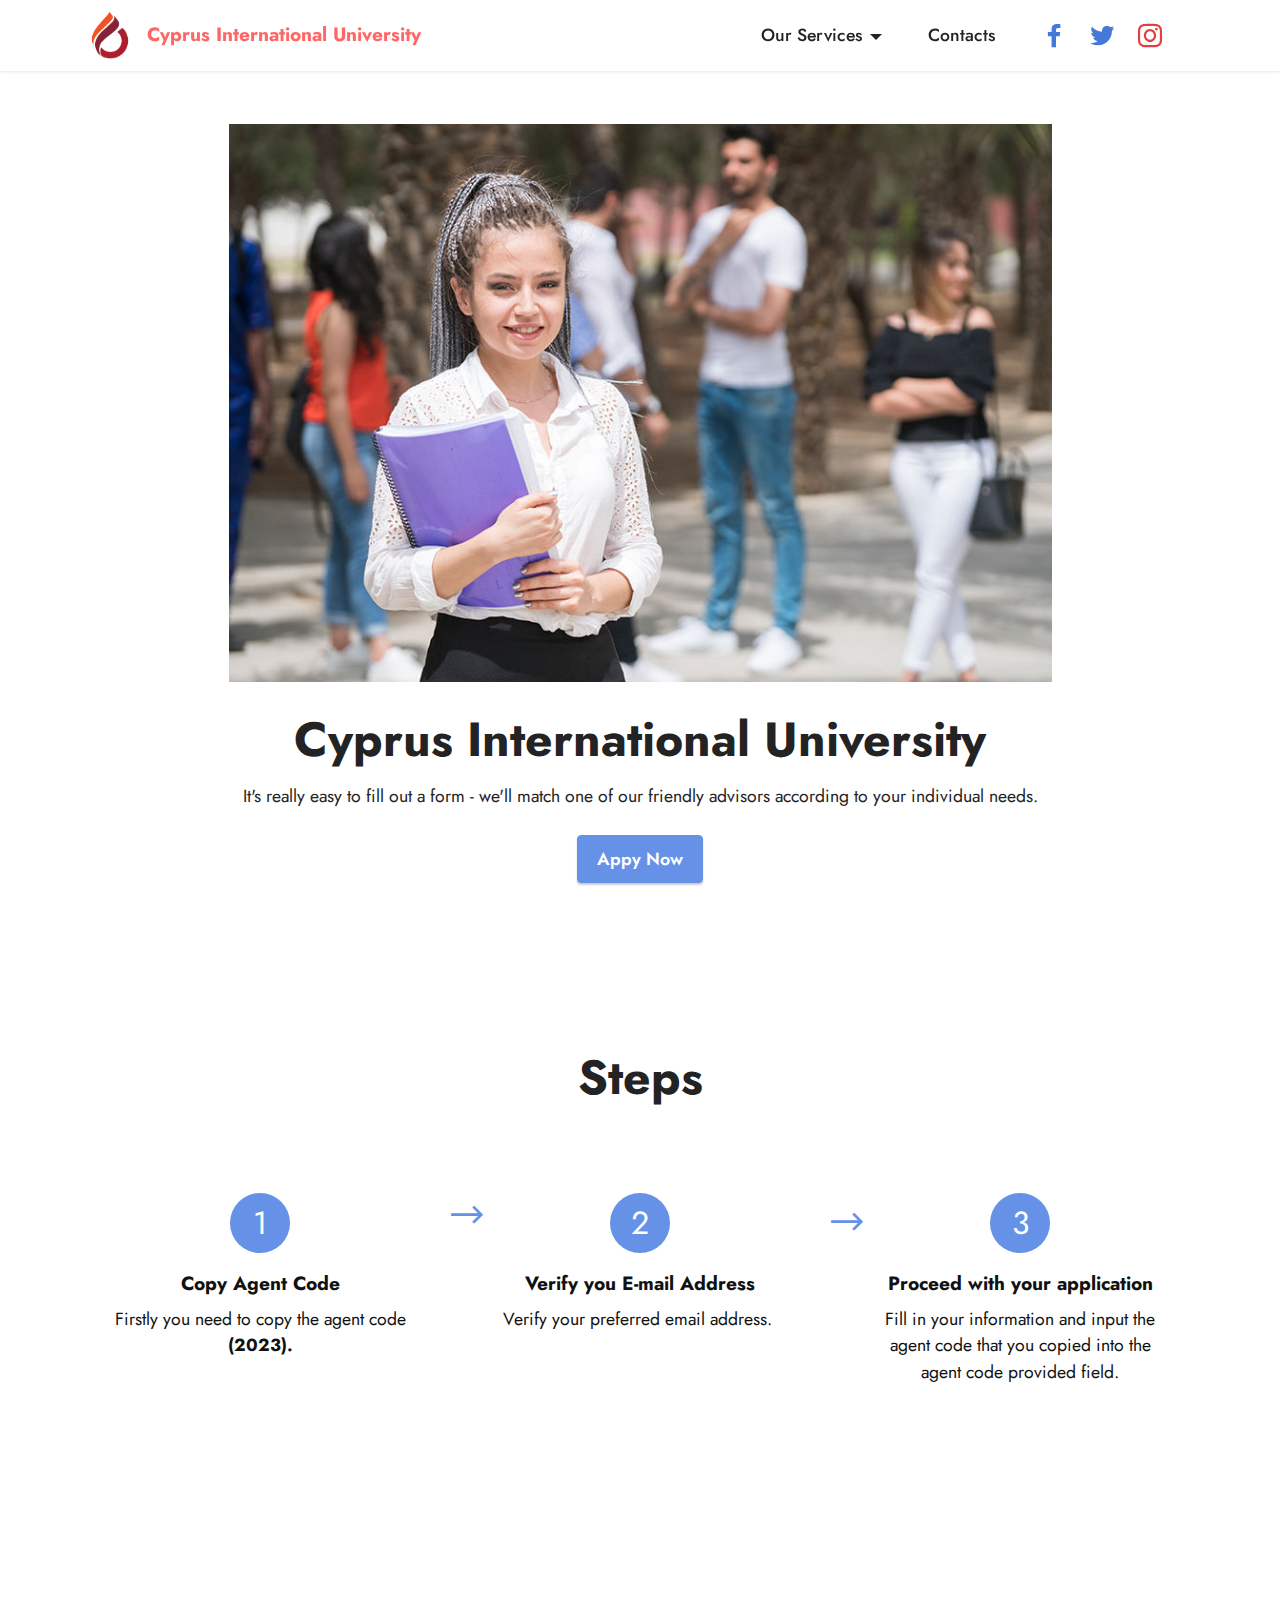
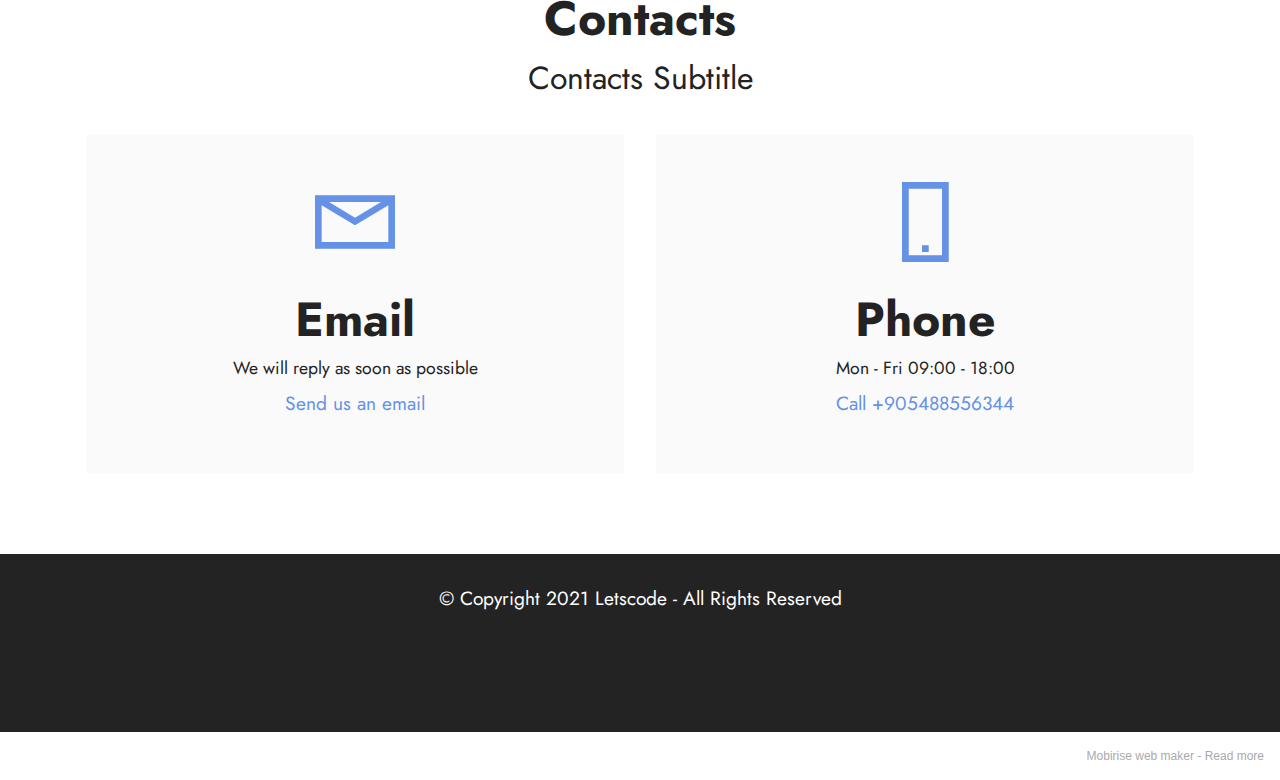
==== index.html @ 26002adf "create github pages" ====
<!DOCTYPE html>
<html  >
<head>
  <!-- Site made with Mobirise Website Builder v5.5.5, https://mobirise.com -->
  <meta charset="UTF-8">
  <meta http-equiv="X-UA-Compatible" content="IE=edge">
  <meta name="generator" content="Mobirise v5.5.5, mobirise.com">
  <meta name="viewport" content="width=device-width, initial-scale=1, minimum-scale=1">
  <link rel="shortcut icon" href="assets/images/ciu-removebg-preview.png" type="image/x-icon">
  <meta name="description" content="CIU homepage">
  
  
  <title>Home</title>
  <link rel="stylesheet" href="assets/web/assets/mobirise-icons2/mobirise2.css">
  <link rel="stylesheet" href="assets/bootstrap/css/bootstrap.min.css">
  <link rel="stylesheet" href="assets/bootstrap/css/bootstrap-grid.min.css">
  <link rel="stylesheet" href="assets/bootstrap/css/bootstrap-reboot.min.css">
  <link rel="stylesheet" href="assets/dropdown/css/style.css">
  <link rel="stylesheet" href="assets/socicon/css/styles.css">
  <link rel="stylesheet" href="assets/theme/css/style.css">
  <link rel="preload" href="https://fonts.googleapis.com/css?family=Jost:100,200,300,400,500,600,700,800,900,100i,200i,300i,400i,500i,600i,700i,800i,900i&display=swap" as="style" onload="this.onload=null;this.rel='stylesheet'">
  <noscript><link rel="stylesheet" href="https://fonts.googleapis.com/css?family=Jost:100,200,300,400,500,600,700,800,900,100i,200i,300i,400i,500i,600i,700i,800i,900i&display=swap"></noscript>
  <link rel="preload" as="style" href="assets/mobirise/css/mbr-additional.css"><link rel="stylesheet" href="assets/mobirise/css/mbr-additional.css" type="text/css">
  
  
  
  
</head>
<body>
  
  <section data-bs-version="5.1" class="menu menu3 cid-sS9Izz4nox" once="menu" id="menu3-2">
    
    <nav class="navbar navbar-dropdown navbar-fixed-top navbar-expand-lg">
        <div class="container">
            <div class="navbar-brand">
                <span class="navbar-logo">
                    <a href="index.html">
                        <img src="assets/images/ciu-removebg-preview.png" alt="Mobirise" style="height: 3rem;">
                    </a>
                </span>
                <span class="navbar-caption-wrap"><a class="navbar-caption text-secondary display-7" href="#top">Cyprus International University</a></span>
            </div>
            <button class="navbar-toggler" type="button" data-toggle="collapse" data-bs-toggle="collapse" data-target="#navbarSupportedContent" data-bs-target="#navbarSupportedContent" aria-controls="navbarNavAltMarkup" aria-expanded="false" aria-label="Toggle navigation">
                <div class="hamburger">
                    <span></span>
                    <span></span>
                    <span></span>
                    <span></span>
                </div>
            </button>
            <div class="collapse navbar-collapse" id="navbarSupportedContent">
                <ul class="navbar-nav nav-dropdown nav-right" data-app-modern-menu="true"><li class="nav-item dropdown"><a class="nav-link link text-black text-primary dropdown-toggle display-4" href="index.html#header7-3" data-toggle="dropdown-submenu" data-bs-toggle="dropdown" data-bs-auto-close="outside" aria-expanded="false">Our Services</a><div class="dropdown-menu" aria-labelledby="dropdown-undefined"><a class="text-black text-primary dropdown-item display-4" href="page1.html">How to Apply</a><a class="text-black text-primary dropdown-item display-4" href="Undergraduate.html">Undergraduate</a><a class="text-black text-primary show dropdown-item display-4" href="Graduate.html">Graduate</a></div></li>
                    
                    <li class="nav-item"><a class="nav-link link text-black text-primary display-4" href="index.html#contacts1-i">Contacts</a>
                    </li></ul>
                <div class="icons-menu">
                    <a class="iconfont-wrapper" href="index.html#header7-3" target="_blank">
                        <span class="p-2 mbr-iconfont socicon-facebook socicon" style="color: rgb(68, 121, 217); fill: rgb(68, 121, 217);"></span>
                    </a>
                    <a class="iconfont-wrapper" href="index.html#header7-3" target="_blank">
                        <span class="p-2 mbr-iconfont socicon-twitter socicon" style="color: rgb(68, 121, 217); fill: rgb(68, 121, 217);"></span>
                    </a>
                    <a class="iconfont-wrapper" href="index.html#header7-3" target="_blank">
                        <span class="p-2 mbr-iconfont socicon-instagram socicon" style="color: rgb(228, 63, 63); fill: rgb(228, 63, 63);"></span>
                    </a>
                    
                </div>
                
            </div>
        </div>
    </nav>
</section>

<section data-bs-version="5.1" class="header9 cid-sS9SnxkIui" id="header9-5">

    

    

    <div class="text-center container">
        <div class="row justify-content-center">
            <div class="col-md-12 col-lg-9">
                <div class="image-wrap mb-4">
                    <img src="assets/images/lisans-apply-864x586.jpg" alt="Mobirise">
                </div>
                <h1 class="mbr-section-title mbr-fonts-style mb-3 display-2"><strong>Cyprus International University</strong></h1>
                <p class="mbr-text mbr-fonts-style display-4">
                    It's really easy to fill out a form - we'll match one of our friendly advisors according to your individual needs.</p>
                <div class="mbr-section-btn mt-3"><a class="btn btn-primary display-4" href="index.html#header9-5">Appy Now</a></div>
            </div>
        </div>
    </div>
</section>

<section data-bs-version="5.1" class="features23 cid-sS9VaMV9fN" id="features24-7">

    
    
    <div class="container">
        <div class="row justify-content-center">
            <div class="col-12">
                <div class="card-wrapper mb-4">
                    <div class="card-box align-center">
                        <h4 class="card-title mbr-fonts-style mb-4 display-2">
                            <strong>Steps</strong>
                        </h4>
                        
                        
                    </div>
                </div>
            </div>
            <div class="col-12 col-md-6 col-lg-4">
                <div class="item first mbr-flex p-4">
                    <div class="icon-wrap w-100">
                        <div class="icon-box">
                            <span class="step-number mbr-fonts-style display-5">1</span>
                        </div>
                    </div>

                    <div class="text-box">
                        <h4 class="icon-title card-title mbr-black mbr-fonts-style display-7">
                            <strong>Copy Agent Code</strong></h4>
                        <h5 class="mbr-text mbr-black mbr-fonts-style display-4">Firstly you need to copy the agent code <strong>(2023).</strong></h5>
                    </div>
                </div>
                <!-- <span mbr-icon class="mbr-iconfont mobi-mbri-devices mobi-mbri"></span> -->
            </div>
            <div class="col-12 col-md-6 col-lg-4">
                <div class="item mbr-flex p-4">
                    <div class="icon-wrap w-100">
                        <div class="icon-box">
                            <span class="step-number mbr-fonts-style display-5">2</span>
                        </div>
                    </div>
                    <div class="text-box">
                        <h4 class="icon-title card-title mbr-black mbr-fonts-style display-7">
                            <strong>Verify you E-mail Address</strong></h4>
                        <h5 class="mbr-text mbr-black mbr-fonts-style display-4">Verify your preferred email address.&nbsp;</h5>
                    </div>
                </div>
            </div>
            <div class="col-12 col-md-6 col-lg-4">
                <div class="item mbr-flex p-4">
                    <div class="icon-wrap w-100">
                        <div class="icon-box">
                            <span class="step-number mbr-fonts-style display-5">3</span>
                        </div>
                    </div>
                    <div class="text-box">
                        <h4 class="icon-title card-title mbr-black mbr-fonts-style display-7">
                            <strong>Proceed with your application</strong></h4>
                        <h5 class="mbr-text mbr-black mbr-fonts-style display-4">Fill in your information and input the agent code that you copied into the agent code provided field.</h5>
                    </div>
                </div>
            </div>
            
            
            
            
            
        </div>
    </div>
</section>

<section data-bs-version="5.1" class="contacts1 cid-sSa5yXzsr7" id="contacts1-i">

    

    
    <div class="container">
        <div class="mbr-section-head">
            <h3 class="mbr-section-title mbr-fonts-style align-center mb-0 display-2">
                <strong>Contacts</strong>
            </h3>
            <h4 class="mbr-section-subtitle mbr-fonts-style align-center mb-0 mt-2 display-5">
                Contacts Subtitle
            </h4>
        </div>
        <div class="row justify-content-center mt-4">
            <div class="card col-12 col-lg-6">
                <div class="card-wrapper">
                    <div class="card-box align-center">
                        <div class="image-wrapper">
                            <span class="mbr-iconfont mobi-mbri-letter mobi-mbri"></span>
                        </div>
                        <h4 class="card-title mbr-fonts-style mb-2 display-2">
                            <strong>Email</strong>
                        </h4>
                        <p class="mbr-text mbr-fonts-style mb-2 display-4">
                            We will reply as soon as possible</p>
                        <h5 class="link mbr-fonts-style display-7"><a href="mailto:goldenwaykings@gmail.com" class="text-primary">Send us an
                                email</a>
                        </h5>
                    </div>
                </div>
            </div>
            <div class="card col-12 col-lg-6">
                <div class="card-wrapper">
                    <div class="card-box align-center">
                        <div class="image-wrapper">
                            <span class="mbr-iconfont mobi-mbri-mobile-2 mobi-mbri"></span>
                        </div>
                        <h4 class="card-title mbr-fonts-style align-center mb-2 display-2">
                            <strong>Phone</strong>
                        </h4>
                        <p class="mbr-text mbr-fonts-style mb-2 display-4">
                            Mon - Fri 09:00 - 18:00</p>
                        <h5 class="link mbr-black mbr-fonts-style display-7">
                            <a href="tel:+905488556344" class="text-primary">Call +905488556344</a>
                        </h5>
                    </div>
                </div>
            </div>
        </div>
    </div>
</section>

<section data-bs-version="5.1" class="footer7 cid-sS9WD2Cu00" once="footers" id="footer7-8">

    

    

    <div class="container">
        <div class="media-container-row align-center mbr-white">
            <div class="col-12">
                <p class="mbr-text mb-0 mbr-fonts-style display-7">
                    © Copyright 2021 Letscode - All Rights Reserved
                </p>
            </div>
        </div>
    </div>
</section><section style="background-color: #fff; font-family: -apple-system, BlinkMacSystemFont, 'Segoe UI', 'Roboto', 'Helvetica Neue', Arial, sans-serif; color:#aaa; font-size:12px; padding: 0; align-items: center; display: flex;"><a href="https://mobirise.site/i" style="flex: 1 1; height: 3rem; padding-left: 1rem;"></a><p style="flex: 0 0 auto; margin:0; padding-right:1rem;">Mobirise web maker - <a href="https://mobirise.site/n" style="color:#aaa;">Read more</a></p></section><script src="assets/bootstrap/js/bootstrap.bundle.min.js"></script>  <script src="assets/smoothscroll/smooth-scroll.js"></script>  <script src="assets/ytplayer/index.js"></script>  <script src="assets/dropdown/js/navbar-dropdown.js"></script>  <script src="assets/theme/js/script.js"></script>  
  
  
</body>
</html>
---- assets/web/assets/mobirise-icons2/mobirise2.css ----
@font-face {
  font-family: 'Moririse2';
  font-display: swap;
  src:  url('mobirise2.eot?f2bix4');
  src:  url('mobirise2.eot?f2bix4#iefix') format('embedded-opentype'),
    url('mobirise2.ttf?f2bix4') format('truetype'),
    url('mobirise2.woff?f2bix4') format('woff'),
    url('mobirise2.svg?f2bix4#mobirise2') format('svg');
  font-weight: normal;
  font-style: normal;
}

[class^="mobi-"], [class*=" mobi-"] {
  /* use !important to prevent issues with browser extensions that change fonts */
  font-family: 'Moririse2' !important;
  speak: none;
  font-style: normal;
  font-weight: normal;
  font-variant: normal;
  text-transform: none;
  line-height: 1;

  /* Better Font Rendering =========== */
  -webkit-font-smoothing: antialiased;
  -moz-osx-font-smoothing: grayscale;
}

.mobi-mbri-add-submenu:before {
  content: "\e900";
}
.mobi-mbri-alert:before {
  content: "\e901";
}
.mobi-mbri-align-center:before {
  content: "\e902";
}
.mobi-mbri-align-justify:before {
  content: "\e903";
}
.mobi-mbri-align-left:before {
  content: "\e904";
}
.mobi-mbri-align-right:before {
  content: "\e905";
}
.mobi-mbri-android:before {
  content: "\e906";
}
.mobi-mbri-apple:before {
  content: "\e907";
}
.mobi-mbri-arrow-down:before {
  content: "\e908";
}
.mobi-mbri-arrow-next:before {
  content: "\e909";
}
.mobi-mbri-arrow-prev:before {
  content: "\e90a";
}
.mobi-mbri-arrow-up:before {
  content: "\e90b";
}
.mobi-mbri-bold:before {
  content: "\e90c";
}
.mobi-mbri-bookmark:before {
  content: "\e90d";
}
.mobi-mbri-bootstrap:before {
  content: "\e90e";
}
.mobi-mbri-briefcase:before {
  content: "\e90f";
}
.mobi-mbri-browse:before {
  content: "\e910";
}
.mobi-mbri-bulleted-list:before {
  content: "\e911";
}
.mobi-mbri-calendar:before {
  content: "\e912";
}
.mobi-mbri-camera:before {
  content: "\e913";
}
.mobi-mbri-cart-add:before {
  content: "\e914";
}
.mobi-mbri-cart-full:before {
  content: "\e915";
}
.mobi-mbri-cash:before {
  content: "\e916";
}
.mobi-mbri-change-style:before {
  content: "\e917";
}
.mobi-mbri-chat:before {
  content: "\e918";
}
.mobi-mbri-clock:before {
  content: "\e919";
}
.mobi-mbri-close:before {
  content: "\e91a";
}
.mobi-mbri-cloud:before {
  content: "\e91b";
}
.mobi-mbri-code:before {
  content: "\e91c";
}
.mobi-mbri-contact-form:before {
  content: "\e91d";
}
.mobi-mbri-credit-card:before {
  content: "\e91e";
}
.mobi-mbri-cursor-click:before {
  content: "\e91f";
}
.mobi-mbri-cust-feedback:before {
  content: "\e920";
}
.mobi-mbri-database:before {
  content: "\e921";
}
.mobi-mbri-delivery:before {
  content: "\e922";
}
.mobi-mbri-desktop:before {
  content: "\e923";
}
.mobi-mbri-devices:before {
  content: "\e924";
}
.mobi-mbri-down:before {
  content: "\e925";
}
.mobi-mbri-download-2:before {
  content: "\e926";
}
.mobi-mbri-download:before {
  content: "\e927";
}
.mobi-mbri-drag-n-drop-2:before {
  content: "\e928";
}
.mobi-mbri-drag-n-drop:before {
  content: "\e929";
}
.mobi-mbri-edit-2:before {
  content: "\e92a";
}
.mobi-mbri-edit:before {
  content: "\e92b";
}
.mobi-mbri-error:before {
  content: "\e92c";
}
.mobi-mbri-extension:before {
  content: "\e92d";
}
.mobi-mbri-features:before {
  content: "\e92e";
}
.mobi-mbri-file:before {
  content: "\e92f";
}
.mobi-mbri-flag:before {
  content: "\e930";
}
.mobi-mbri-folder:before {
  content: "\e931";
}
.mobi-mbri-gift:before {
  content: "\e932";
}
.mobi-mbri-github:before {
  content: "\e933";
}
.mobi-mbri-globe-2:before {
  content: "\e934";
}
.mobi-mbri-globe:before {
  content: "\e935";
}
.mobi-mbri-growing-chart:before {
  content: "\e936";
}
.mobi-mbri-hearth:before {
  content: "\e937";
}
.mobi-mbri-help:before {
  content: "\e938";
}
.mobi-mbri-home:before {
  content: "\e939";
}
.mobi-mbri-hot-cup:before {
  content: "\e93a";
}
.mobi-mbri-idea:before {
  content: "\e93b";
}
.mobi-mbri-image-gallery:before {
  content: "\e93c";
}
.mobi-mbri-image-slider:before {
  content: "\e93d";
}
.mobi-mbri-info:before {
  content: "\e93e";
}
.mobi-mbri-italic:before {
  content: "\e93f";
}
.mobi-mbri-key:before {
  content: "\e940";
}
.mobi-mbri-laptop:before {
  content: "\e941";
}
.mobi-mbri-layers:before {
  content: "\e942";
}
.mobi-mbri-left-right:before {
  content: "\e943";
}
.mobi-mbri-left:before {
  content: "\e944";
}
.mobi-mbri-letter:before {
  content: "\e945";
}
.mobi-mbri-like:before {
  content: "\e946";
}
.mobi-mbri-link:before {
  content: "\e947";
}
.mobi-mbri-lock:before {
  content: "\e948";
}
.mobi-mbri-login:before {
  content: "\e949";
}
.mobi-mbri-logout:before {
  content: "\e94a";
}
.mobi-mbri-magic-stick:before {
  content: "\e94b";
}
.mobi-mbri-map-pin:before {
  content: "\e94c";
}
.mobi-mbri-menu:before {
  content: "\e94d";
}
.mobi-mbri-mobile-2:before {
  content: "\e94e";
}
.mobi-mbri-mobile-horizontal:before {
  content: "\e94f";
}
.mobi-mbri-mobile:before {
  content: "\e950";
}
.mobi-mbri-mobirise:before {
  content: "\e951";
}
.mobi-mbri-more-horizontal:before {
  content: "\e952";
}
.mobi-mbri-more-vertical:before {
  content: "\e953";
}
.mobi-mbri-music:before {
  content: "\e954";
}
.mobi-mbri-new-file:before {
  content: "\e955";
}
.mobi-mbri-numbered-list:before {
  content: "\e956";
}
.mobi-mbri-opened-folder:before {
  content: "\e957";
}
.mobi-mbri-pages:before {
  content: "\e958";
}
.mobi-mbri-paper-plane:before {
  content: "\e959";
}
.mobi-mbri-paperclip:before {
  content: "\e95a";
}
.mobi-mbri-phone:before {
  content: "\e95b";
}
.mobi-mbri-photo:before {
  content: "\e95c";
}
.mobi-mbri-photos:before {
  content: "\e95d";
}
.mobi-mbri-pin:before {
  content: "\e95e";
}
.mobi-mbri-play:before {
  content: "\e95f";
}
.mobi-mbri-plus:before {
  content: "\e960";
}
.mobi-mbri-preview:before {
  content: "\e961";
}
.mobi-mbri-print:before {
  content: "\e962";
}
.mobi-mbri-protect:before {
  content: "\e963";
}
.mobi-mbri-question:before {
  content: "\e964";
}
.mobi-mbri-quote-left:before {
  content: "\e965";
}
.mobi-mbri-quote-right:before {
  content: "\e966";
}
.mobi-mbri-redo:before {
  content: "\e967";
}
.mobi-mbri-refresh:before {
  content: "\e968";
}
.mobi-mbri-responsive-2:before {
  content: "\e969";
}
.mobi-mbri-responsive:before {
  content: "\e96a";
}
.mobi-mbri-right:before {
  content: "\e96b";
}
.mobi-mbri-rocket:before {
  content: "\e96c";
}
.mobi-mbri-sad-face:before {
  content: "\e96d";
}
.mobi-mbri-sale:before {
  content: "\e96e";
}
.mobi-mbri-save:before {
  content: "\e96f";
}
.mobi-mbri-search:before {
  content: "\e970";
}
.mobi-mbri-setting-2:before {
  content: "\e971";
}
.mobi-mbri-setting-3:before {
  content: "\e972";
}
.mobi-mbri-setting:before {
  content: "\e973";
}
.mobi-mbri-share:before {
  content: "\e974";
}
.mobi-mbri-shopping-bag:before {
  content: "\e975";
}
.mobi-mbri-shopping-basket:before {
  content: "\e976";
}
.mobi-mbri-shopping-cart:before {
  content: "\e977";
}
.mobi-mbri-sites:before {
  content: "\e978";
}
.mobi-mbri-smile-face:before {
  content: "\e979";
}
.mobi-mbri-speed:before {
  content: "\e97a";
}
.mobi-mbri-star:before {
  content: "\e97b";
}
.mobi-mbri-success:before {
  content: "\e97c";
}
.mobi-mbri-sun:before {
  content: "\e97d";
}
.mobi-mbri-sun2:before {
  content: "\e97e";
}
.mobi-mbri-tablet-vertical:before {
  content: "\e97f";
}
.mobi-mbri-tablet:before {
  content: "\e980";
}
.mobi-mbri-target:before {
  content: "\e981";
}
.mobi-mbri-timer:before {
  content: "\e982";
}
.mobi-mbri-to-ftp:before {
  content: "\e983";
}
.mobi-mbri-to-local-drive:before {
  content: "\e984";
}
.mobi-mbri-touch-swipe:before {
  content: "\e985";
}
.mobi-mbri-touch:before {
  content: "\e986";
}
.mobi-mbri-trash:before {
  content: "\e987";
}
.mobi-mbri-underline:before {
  content: "\e988";
}
.mobi-mbri-undo:before {
  content: "\e989";
}
.mobi-mbri-unlink:before {
  content: "\e98a";
}
.mobi-mbri-unlock:before {
  content: "\e98b";
}
.mobi-mbri-up-down:before {
  content: "\e98c";
}
.mobi-mbri-up:before {
  content: "\e98d";
}
.mobi-mbri-update:before {
  content: "\e98e";
}
.mobi-mbri-upload-2:before {
  content: "\e98f";
}
.mobi-mbri-upload:before {
  content: "\e990";
}
.mobi-mbri-user-2:before {
  content: "\e991";
}
.mobi-mbri-user:before {
  content: "\e992";
}
.mobi-mbri-users:before {
  content: "\e993";
}
.mobi-mbri-video-play:before {
  content: "\e994";
}
.mobi-mbri-video:before {
  content: "\e995";
}
.mobi-mbri-watch:before {
  content: "\e996";
}
.mobi-mbri-website-theme-2:before {
  content: "\e997";
}
.mobi-mbri-website-theme:before {
  content: "\e998";
}
.mobi-mbri-wifi:before {
  content: "\e999";
}
.mobi-mbri-windows:before {
  content: "\e99a";
}
.mobi-mbri-zoom-in:before {
  content: "\e99b";
}
.mobi-mbri-zoom-out:before {
  content: "\e99c";
}
---- assets/dropdown/css/style.css ----
.navbar-dropdown {
  left: 0;
  padding: 0;
  position: absolute;
  right: 0;
  top: 0;
  transition: all 0.45s ease;
  z-index: 1030;
  background: #282828; }
  .navbar-dropdown .navbar-logo {
    margin-right: 0.8rem;
    transition: margin 0.3s ease-in-out;
    vertical-align: middle; }
    .navbar-dropdown .navbar-logo img {
      height: 3.125rem;
      transition: all 0.3s ease-in-out; }
    .navbar-dropdown .navbar-logo.mbr-iconfont {
      font-size: 3.125rem;
      line-height: 3.125rem; }
  .navbar-dropdown .navbar-caption {
    font-weight: 700;
    white-space: normal;
    vertical-align: -4px;
    line-height: 3.125rem !important; }
    .navbar-dropdown .navbar-caption, .navbar-dropdown .navbar-caption:hover {
      color: inherit;
      text-decoration: none; }
  .navbar-dropdown .mbr-iconfont + .navbar-caption {
    vertical-align: -1px; }
  .navbar-dropdown.navbar-fixed-top {
    position: fixed; }
  .navbar-dropdown .navbar-brand span {
    vertical-align: -4px; }
  .navbar-dropdown.bg-color.transparent {
    background: none; }
  .navbar-dropdown.navbar-short .navbar-brand {
    padding: 0.625rem 0; }
    .navbar-dropdown.navbar-short .navbar-brand span {
      vertical-align: -1px; }
  .navbar-dropdown.navbar-short .navbar-caption {
    line-height: 2.375rem !important;
    vertical-align: -2px; }
  .navbar-dropdown.navbar-short .navbar-logo {
    margin-right: 0.5rem; }
    .navbar-dropdown.navbar-short .navbar-logo img {
      height: 2.375rem; }
    .navbar-dropdown.navbar-short .navbar-logo.mbr-iconfont {
      font-size: 2.375rem;
      line-height: 2.375rem; }
  .navbar-dropdown.navbar-short .mbr-table-cell {
    height: 3.625rem; }
  .navbar-dropdown .navbar-close {
    left: 0.6875rem;
    position: fixed;
    top: 0.75rem;
    z-index: 1000; }
  .navbar-dropdown .hamburger-icon {
    content: "";
    display: inline-block;
    vertical-align: middle;
    width: 16px;
    -webkit-box-shadow: 0 -6px 0 1px #282828,0 0 0 1px #282828,0 6px 0 1px #282828;
    -moz-box-shadow: 0 -6px 0 1px #282828,0 0 0 1px #282828,0 6px 0 1px #282828;
    box-shadow: 0 -6px 0 1px #282828,0 0 0 1px #282828,0 6px 0 1px #282828; }

.dropdown-menu .dropdown-toggle[data-toggle="dropdown-submenu"]::after {
  border-bottom: 0.35em solid transparent;
  border-left: 0.35em solid;
  border-right: 0;
  border-top: 0.35em solid transparent;
  margin-left: 0.3rem; }

.dropdown-menu .dropdown-item:focus {
  outline: 0; }

.nav-dropdown {
  font-size: 0.75rem;
  font-weight: 500;
  height: auto !important; }
  .nav-dropdown .nav-btn {
    padding-left: 1rem; }
  .nav-dropdown .link {
    margin: .667em 1.667em;
    font-weight: 500;
    padding: 0;
    transition: color .2s ease-in-out; }
    .nav-dropdown .link.dropdown-toggle {
      margin-right: 2.583em; }
      .nav-dropdown .link.dropdown-toggle::after {
        margin-left: .25rem;
        border-top: 0.35em solid;
        border-right: 0.35em solid transparent;
        border-left: 0.35em solid transparent;
        border-bottom: 0; }
      .nav-dropdown .link.dropdown-toggle[aria-expanded="true"] {
        margin: 0;
        padding: 0.667em 3.263em  0.667em 1.667em; }
  .nav-dropdown .link::after,
  .nav-dropdown .dropdown-item::after {
    color: inherit; }
  .nav-dropdown .btn {
    font-size: 0.75rem;
    font-weight: 700;
    letter-spacing: 0;
    margin-bottom: 0;
    padding-left: 1.25rem;
    padding-right: 1.25rem; }
  .nav-dropdown .dropdown-menu {
    border-radius: 0;
    border: 0;
    left: 0;
    margin: 0;
    padding-bottom: 1.25rem;
    padding-top: 1.25rem;
    position: relative; }
  .nav-dropdown .dropdown-submenu {
    margin-left: 0.125rem;
    top: 0; }
  .nav-dropdown .dropdown-item {
    font-weight: 500;
    line-height: 2;
    padding: 0.3846em 4.615em 0.3846em 1.5385em;
    position: relative;
    transition: color .2s ease-in-out, background-color .2s ease-in-out; }
    .nav-dropdown .dropdown-item::after {
      margin-top: -0.3077em;
      position: absolute;
      right: 1.1538em;
      top: 50%; }
    .nav-dropdown .dropdown-item:focus, .nav-dropdown .dropdown-item:hover {
      background: none; }

@media (max-width: 767px) {
  .nav-dropdown.navbar-toggleable-sm {
    bottom: 0;
    display: none;
    left: 0;
    overflow-x: hidden;
    position: fixed;
    top: 0;
    transform: translateX(-100%);
    -ms-transform: translateX(-100%);
    -webkit-transform: translateX(-100%);
    width: 18.75rem;
    z-index: 999; } }
.nav-dropdown.navbar-toggleable-xl {
  bottom: 0;
  display: none;
  left: 0;
  overflow-x: hidden;
  position: fixed;
  top: 0;
  transform: translateX(-100%);
  -ms-transform: translateX(-100%);
  -webkit-transform: translateX(-100%);
  width: 18.75rem;
  z-index: 999; }

.nav-dropdown-sm {
  display: block !important;
  overflow-x: hidden;
  overflow: auto;
  padding-top: 3.875rem; }
  .nav-dropdown-sm::after {
    content: "";
    display: block;
    height: 3rem;
    width: 100%; }
  .nav-dropdown-sm.collapse.in ~ .navbar-close {
    display: block !important; }
  .nav-dropdown-sm.collapsing, .nav-dropdown-sm.collapse.in {
    transform: translateX(0);
    -ms-transform: translateX(0);
    -webkit-transform: translateX(0);
    transition: all 0.25s ease-out;
    -webkit-transition: all 0.25s ease-out;
    background: #282828; }
  .nav-dropdown-sm.collapsing[aria-expanded="false"] {
    transform: translateX(-100%);
    -ms-transform: translateX(-100%);
    -webkit-transform: translateX(-100%); }
  .nav-dropdown-sm .nav-item {
    display: block;
    margin-left: 0 !important;
    padding-left: 0; }
  .nav-dropdown-sm .link,
  .nav-dropdown-sm .dropdown-item {
    border-top: 1px dotted rgba(255, 255, 255, 0.1);
    font-size: 0.8125rem;
    line-height: 1.6;
    margin: 0 !important;
    padding: 0.875rem 2.4rem 0.875rem 1.5625rem !important;
    position: relative;
    white-space: normal; }
    .nav-dropdown-sm .link:focus, .nav-dropdown-sm .link:hover,
    .nav-dropdown-sm .dropdown-item:focus,
    .nav-dropdown-sm .dropdown-item:hover {
      background: rgba(0, 0, 0, 0.2) !important;
      color: #c0a375; }
  .nav-dropdown-sm .nav-btn {
    position: relative;
    padding: 1.5625rem 1.5625rem 0 1.5625rem; }
    .nav-dropdown-sm .nav-btn::before {
      border-top: 1px dotted rgba(255, 255, 255, 0.1);
      content: "";
      left: 0;
      position: absolute;
      top: 0;
      width: 100%; }
    .nav-dropdown-sm .nav-btn + .nav-btn {
      padding-top: 0.625rem; }
      .nav-dropdown-sm .nav-btn + .nav-btn::before {
        display: none; }
  .nav-dropdown-sm .btn {
    padding: 0.625rem 0; }
  .nav-dropdown-sm .dropdown-toggle[data-toggle="dropdown-submenu"]::after {
    margin-left: .25rem;
    border-top: 0.35em solid;
    border-right: 0.35em solid transparent;
    border-left: 0.35em solid transparent;
    border-bottom: 0; }
  .nav-dropdown-sm .dropdown-toggle[data-toggle="dropdown-submenu"][aria-expanded="true"]::after {
    border-top: 0;
    border-right: 0.35em solid transparent;
    border-left: 0.35em solid transparent;
    border-bottom: 0.35em solid; }
  .nav-dropdown-sm .dropdown-menu {
    margin: 0;
    padding: 0;
    position: relative;
    top: 0;
    left: 0;
    width: 100%;
    border: 0;
    float: none;
    border-radius: 0;
    background: none; }
  .nav-dropdown-sm .dropdown-submenu {
    left: 100%;
    margin-left: 0.125rem;
    margin-top: -1.25rem;
    top: 0; }

.navbar-toggleable-sm .nav-dropdown .dropdown-menu {
  position: absolute; }

.navbar-toggleable-sm .nav-dropdown .dropdown-submenu {
  left: 100%;
  margin-left: 0.125rem;
  margin-top: -1.25rem;
  top: 0; }

.navbar-toggleable-sm.opened .nav-dropdown .dropdown-menu {
  position: relative; }

.navbar-toggleable-sm.opened .nav-dropdown .dropdown-submenu {
  left: 0;
  margin-left: 00rem;
  margin-top: 0rem;
  top: 0; }

.is-builder .nav-dropdown.collapsing {
  transition: none !important; }
---- assets/socicon/css/styles.css ----
@charset "UTF-8";

@font-face {
  font-family: 'Socicon';
  src:  url('../fonts/socicon.eot');
  src:  url('../fonts/socicon.eot?#iefix') format('embedded-opentype'),
    url('../fonts/socicon.woff2') format('woff2'),
    url('../fonts/socicon.ttf') format('truetype'),
    url('../fonts/socicon.woff') format('woff'),
    url('../fonts/socicon.svg#socicon') format('svg');
  font-weight: normal;
  font-style: normal;
  font-display: swap;
}

[data-icon]:before {
  font-family: "socicon" !important;
  content: attr(data-icon);
  font-style: normal !important;
  font-weight: normal !important;
  font-variant: normal !important;
  text-transform: none !important;
  speak: none;
  line-height: 1;
  -webkit-font-smoothing: antialiased;
  -moz-osx-font-smoothing: grayscale;
}

[class^="socicon-"], [class*=" socicon-"] {
  /* use !important to prevent issues with browser extensions that change fonts */
  font-family: 'Socicon' !important;
  speak: none;
  font-style: normal;
  font-weight: normal;
  font-variant: normal;
  text-transform: none;
  line-height: 1;

  /* Better Font Rendering =========== */
  -webkit-font-smoothing: antialiased;
  -moz-osx-font-smoothing: grayscale;
}

.socicon-eitaa:before {
  content: "\e97c";
}
.socicon-soroush:before {
  content: "\e97d";
}
.socicon-bale:before {
  content: "\e97e";
}
.socicon-zazzle:before {
  content: "\e97b";
}
.socicon-society6:before {
  content: "\e97a";
}
.socicon-redbubble:before {
  content: "\e979";
}
.socicon-avvo:before {
  content: "\e978";
}
.socicon-stitcher:before {
  content: "\e977";
}
.socicon-googlehangouts:before {
  content: "\e974";
}
.socicon-dlive:before {
  content: "\e975";
}
.socicon-vsco:before {
  content: "\e976";
}
.socicon-flipboard:before {
  content: "\e973";
}
.socicon-ubuntu:before {
  content: "\e958";
}
.socicon-artstation:before {
  content: "\e959";
}
.socicon-invision:before {
  content: "\e95a";
}
.socicon-torial:before {
  content: "\e95b";
}
.socicon-collectorz:before {
  content: "\e95c";
}
.socicon-seenthis:before {
  content: "\e95d";
}
.socicon-googleplaymusic:before {
  content: "\e95e";
}
.socicon-debian:before {
  content: "\e95f";
}
.socicon-filmfreeway:before {
  content: "\e960";
}
.socicon-gnome:before {
  content: "\e961";
}
.socicon-itchio:before {
  content: "\e962";
}
.socicon-jamendo:before {
  content: "\e963";
}
.socicon-mix:before {
  content: "\e964";
}
.socicon-sharepoint:before {
  content: "\e965";
}
.socicon-tinder:before {
  content: "\e966";
}
.socicon-windguru:before {
  content: "\e967";
}
.socicon-cdbaby:before {
  content: "\e968";
}
.socicon-elementaryos:before {
  content: "\e969";
}
.socicon-stage32:before {
  content: "\e96a";
}
.socicon-tiktok:before {
  content: "\e96b";
}
.socicon-gitter:before {
  content: "\e96c";
}
.socicon-letterboxd:before {
  content: "\e96d";
}
.socicon-threema:before {
  content: "\e96e";
}
.socicon-splice:before {
  content: "\e96f";
}
.socicon-metapop:before {
  content: "\e970";
}
.socicon-naver:before {
  content: "\e971";
}
.socicon-remote:before {
  content: "\e972";
}
.socicon-internet:before {
  content: "\e957";
}
.socicon-moddb:before {
  content: "\e94b";
}
.socicon-indiedb:before {
  content: "\e94c";
}
.socicon-traxsource:before {
  content: "\e94d";
}
.socicon-gamefor:before {
  content: "\e94e";
}
.socicon-pixiv:before {
  content: "\e94f";
}
.socicon-myanimelist:before {
  content: "\e950";
}
.socicon-blackberry:before {
  content: "\e951";
}
.socicon-wickr:before {
  content: "\e952";
}
.socicon-spip:before {
  content: "\e953";
}
.socicon-napster:before {
  content: "\e954";
}
.socicon-beatport:before {
  content: "\e955";
}
.socicon-hackerone:before {
  content: "\e956";
}
.socicon-hackernews:before {
  content: "\e946";
}
.socicon-smashwords:before {
  content: "\e947";
}
.socicon-kobo:before {
  content: "\e948";
}
.socicon-bookbub:before {
  content: "\e949";
}
.socicon-mailru:before {
  content: "\e94a";
}
.socicon-gitlab:before {
  content: "\e945";
}
.socicon-instructables:before {
  content: "\e944";
}
.socicon-portfolio:before {
  content: "\e943";
}
.socicon-codered:before {
  content: "\e940";
}
.socicon-origin:before {
  content: "\e941";
}
.socicon-nextdoor:before {
  content: "\e942";
}
.socicon-udemy:before {
  content: "\e93f";
}
.socicon-livemaster:before {
  content: "\e93e";
}
.socicon-crunchbase:before {
  content: "\e93b";
}
.socicon-homefy:before {
  content: "\e93c";
}
.socicon-calendly:before {
  content: "\e93d";
}
.socicon-realtor:before {
  content: "\e90f";
}
.socicon-tidal:before {
  content: "\e910";
}
.socicon-qobuz:before {
  content: "\e911";
}
.socicon-natgeo:before {
  content: "\e912";
}
.socicon-mastodon:before {
  content: "\e913";
}
.socicon-unsplash:before {
  content: "\e914";
}
.socicon-homeadvisor:before {
  content: "\e915";
}
.socicon-angieslist:before {
  content: "\e916";
}
.socicon-codepen:before {
  content: "\e917";
}
.socicon-slack:before {
  content: "\e918";
}
.socicon-openaigym:before {
  content: "\e919";
}
.socicon-logmein:before {
  content: "\e91a";
}
.socicon-fiverr:before {
  content: "\e91b";
}
.socicon-gotomeeting:before {
  content: "\e91c";
}
.socicon-aliexpress:before {
  content: "\e91d";
}
.socicon-guru:before {
  content: "\e91e";
}
.socicon-appstore:before {
  content: "\e91f";
}
.socicon-homes:before {
  content: "\e920";
}
.socicon-zoom:before {
  content: "\e921";
}
.socicon-alibaba:before {
  content: "\e922";
}
.socicon-craigslist:before {
  content: "\e923";
}
.socicon-wix:before {
  content: "\e924";
}
.socicon-redfin:before {
  content: "\e925";
}
.socicon-googlecalendar:before {
  content: "\e926";
}
.socicon-shopify:before {
  content: "\e927";
}
.socicon-freelancer:before {
  content: "\e928";
}
.socicon-seedrs:before {
  content: "\e929";
}
.socicon-bing:before {
  content: "\e92a";
}
.socicon-doodle:before {
  content: "\e92b";
}
.socicon-bonanza:before {
  content: "\e92c";
}
.socicon-squarespace:before {
  content: "\e92d";
}
.socicon-toptal:before {
  content: "\e92e";
}
.socicon-gust:before {
  content: "\e92f";
}
.socicon-ask:before {
  content: "\e930";
}
.socicon-trulia:before {
  content: "\e931";
}
.socicon-loomly:before {
  content: "\e932";
}
.socicon-ghost:before {
  content: "\e933";
}
.socicon-upwork:before {
  content: "\e934";
}
.socicon-fundable:before {
  content: "\e935";
}
.socicon-booking:before {
  content: "\e936";
}
.socicon-googlemaps:before {
  content: "\e937";
}
.socicon-zillow:before {
  content: "\e938";
}
.socicon-niconico:before {
  content: "\e939";
}
.socicon-toneden:before {
  content: "\e93a";
}
.socicon-augment:before {
  content: "\e908";
}
.socicon-bitbucket:before {
  content: "\e909";
}
.socicon-fyuse:before {
  content: "\e90a";
}
.socicon-yt-gaming:before {
  content: "\e90b";
}
.socicon-sketchfab:before {
  content: "\e90c";
}
.socicon-mobcrush:before {
  content: "\e90d";
}
.socicon-microsoft:before {
  content: "\e90e";
}
.socicon-pandora:before {
  content: "\e907";
}
.socicon-messenger:before {
  content: "\e906";
}
.socicon-gamewisp:before {
  content: "\e905";
}
.socicon-bloglovin:before {
  content: "\e904";
}
.socicon-tunein:before {
  content: "\e903";
}
.socicon-gamejolt:before {
  content: "\e901";
}
.socicon-trello:before {
  content: "\e902";
}
.socicon-spreadshirt:before {
  content: "\e900";
}
.socicon-500px:before {
  content: "\e000";
}
.socicon-8tracks:before {
  content: "\e001";
}
.socicon-airbnb:before {
  content: "\e002";
}
.socicon-alliance:before {
  content: "\e003";
}
.socicon-amazon:before {
  content: "\e004";
}
.socicon-amplement:before {
  content: "\e005";
}
.socicon-android:before {
  content: "\e006";
}
.socicon-angellist:before {
  content: "\e007";
}
.socicon-apple:before {
  content: "\e008";
}
.socicon-appnet:before {
  content: "\e009";
}
.socicon-baidu:before {
  content: "\e00a";
}
.socicon-bandcamp:before {
  content: "\e00b";
}
.socicon-battlenet:before {
  content: "\e00c";
}
.socicon-mixer:before {
  content: "\e00d";
}
.socicon-bebee:before {
  content: "\e00e";
}
.socicon-bebo:before {
  content: "\e00f";
}
.socicon-behance:before {
  content: "\e010";
}
.socicon-blizzard:before {
  content: "\e011";
}
.socicon-blogger:before {
  content: "\e012";
}
.socicon-buffer:before {
  content: "\e013";
}
.socicon-chrome:before {
  content: "\e014";
}
.socicon-coderwall:before {
  content: "\e015";
}
.socicon-curse:before {
  content: "\e016";
}
.socicon-dailymotion:before {
  content: "\e017";
}
.socicon-deezer:before {
  content: "\e018";
}
.socicon-delicious:before {
  content: "\e019";
}
.socicon-deviantart:before {
  content: "\e01a";
}
.socicon-diablo:before {
  content: "\e01b";
}
.socicon-digg:before {
  content: "\e01c";
}
.socicon-discord:before {
  content: "\e01d";
}
.socicon-disqus:before {
  content: "\e01e";
}
.socicon-douban:before {
  content: "\e01f";
}
.socicon-draugiem:before {
  content: "\e020";
}
.socicon-dribbble:before {
  content: "\e021";
}
.socicon-drupal:before {
  content: "\e022";
}
.socicon-ebay:before {
  content: "\e023";
}
.socicon-ello:before {
  content: "\e024";
}
.socicon-endomodo:before {
  content: "\e025";
}
.socicon-envato:before {
  content: "\e026";
}
.socicon-etsy:before {
  content: "\e027";
}
.socicon-facebook:before {
  content: "\e028";
}
.socicon-feedburner:before {
  content: "\e029";
}
.socicon-filmweb:before {
  content: "\e02a";
}
.socicon-firefox:before {
  content: "\e02b";
}
.socicon-flattr:before {
  content: "\e02c";
}
.socicon-flickr:before {
  content: "\e02d";
}
.socicon-formulr:before {
  content: "\e02e";
}
.socicon-forrst:before {
  content: "\e02f";
}
.socicon-foursquare:before {
  content: "\e030";
}
.socicon-friendfeed:before {
  content: "\e031";
}
.socicon-github:before {
  content: "\e032";
}
.socicon-goodreads:before {
  content: "\e033";
}
.socicon-google:before {
  content: "\e034";
}
.socicon-googlescholar:before {
  content: "\e035";
}
.socicon-googlegroups:before {
  content: "\e036";
}
.socicon-googlephotos:before {
  content: "\e037";
}
.socicon-googleplus:before {
  content: "\e038";
}
.socicon-grooveshark:before {
  content: "\e039";
}
.socicon-hackerrank:before {
  content: "\e03a";
}
.socicon-hearthstone:before {
  content: "\e03b";
}
.socicon-hellocoton:before {
  content: "\e03c";
}
.socicon-heroes:before {
  content: "\e03d";
}
.socicon-smashcast:before {
  content: "\e03e";
}
.socicon-horde:before {
  content: "\e03f";
}
.socicon-houzz:before {
  content: "\e040";
}
.socicon-icq:before {
  content: "\e041";
}
.socicon-identica:before {
  content: "\e042";
}
.socicon-imdb:before {
  content: "\e043";
}
.socicon-instagram:before {
  content: "\e044";
}
.socicon-issuu:before {
  content: "\e045";
}
.socicon-istock:before {
  content: "\e046";
}
.socicon-itunes:before {
  content: "\e047";
}
.socicon-keybase:before {
  content: "\e048";
}
.socicon-lanyrd:before {
  content: "\e049";
}
.socicon-lastfm:before {
  content: "\e04a";
}
.socicon-line:before {
  content: "\e04b";
}
.socicon-linkedin:before {
  content: "\e04c";
}
.socicon-livejournal:before {
  content: "\e04d";
}
.socicon-lyft:before {
  content: "\e04e";
}
.socicon-macos:before {
  content: "\e04f";
}
.socicon-mail:before {
  content: "\e050";
}
.socicon-medium:before {
  content: "\e051";
}
.socicon-meetup:before {
  content: "\e052";
}
.socicon-mixcloud:before {
  content: "\e053";
}
.socicon-modelmayhem:before {
  content: "\e054";
}
.socicon-mumble:before {
  content: "\e055";
}
.socicon-myspace:before {
  content: "\e056";
}
.socicon-newsvine:before {
  content: "\e057";
}
.socicon-nintendo:before {
  content: "\e058";
}
.socicon-npm:before {
  content: "\e059";
}
.socicon-odnoklassniki:before {
  content: "\e05a";
}
.socicon-openid:before {
  content: "\e05b";
}
.socicon-opera:before {
  content: "\e05c";
}
.socicon-outlook:before {
  content: "\e05d";
}
.socicon-overwatch:before {
  content: "\e05e";
}
.socicon-patreon:before {
  content: "\e05f";
}
.socicon-paypal:before {
  content: "\e060";
}
.socicon-periscope:before {
  content: "\e061";
}
.socicon-persona:before {
  content: "\e062";
}
.socicon-pinterest:before {
  content: "\e063";
}
.socicon-play:before {
  content: "\e064";
}
.socicon-player:before {
  content: "\e065";
}
.socicon-playstation:before {
  content: "\e066";
}
.socicon-pocket:before {
  content: "\e067";
}
.socicon-qq:before {
  content: "\e068";
}
.socicon-quora:before {
  content: "\e069";
}
.socicon-raidcall:before {
  content: "\e06a";
}
.socicon-ravelry:before {
  content: "\e06b";
}
.socicon-reddit:before {
  content: "\e06c";
}
.socicon-renren:before {
  content: "\e06d";
}
.socicon-researchgate:before {
  content: "\e06e";
}
.socicon-residentadvisor:before {
  content: "\e06f";
}
.socicon-reverbnation:before {
  content: "\e070";
}
.socicon-rss:before {
  content: "\e071";
}
.socicon-sharethis:before {
  content: "\e072";
}
.socicon-skype:before {
  content: "\e073";
}
.socicon-slideshare:before {
  content: "\e074";
}
.socicon-smugmug:before {
  content: "\e075";
}
.socicon-snapchat:before {
  content: "\e076";
}
.socicon-songkick:before {
  content: "\e077";
}
.socicon-soundcloud:before {
  content: "\e078";
}
.socicon-spotify:before {
  content: "\e079";
}
.socicon-stackexchange:before {
  content: "\e07a";
}
.socicon-stackoverflow:before {
  content: "\e07b";
}
.socicon-starcraft:before {
  content: "\e07c";
}
.socicon-stayfriends:before {
  content: "\e07d";
}
.socicon-steam:before {
  content: "\e07e";
}
.socicon-storehouse:before {
  content: "\e07f";
}
.socicon-strava:before {
  content: "\e080";
}
.socicon-streamjar:before {
  content: "\e081";
}
.socicon-stumbleupon:before {
  content: "\e082";
}
.socicon-swarm:before {
  content: "\e083";
}
.socicon-teamspeak:before {
  content: "\e084";
}
.socicon-teamviewer:before {
  content: "\e085";
}
.socicon-technorati:before {
  content: "\e086";
}
.socicon-telegram:before {
  content: "\e087";
}
.socicon-tripadvisor:before {
  content: "\e088";
}
.socicon-tripit:before {
  content: "\e089";
}
.socicon-triplej:before {
  content: "\e08a";
}
.socicon-tumblr:before {
  content: "\e08b";
}
.socicon-twitch:before {
  content: "\e08c";
}
.socicon-twitter:before {
  content: "\e08d";
}
.socicon-uber:before {
  content: "\e08e";
}
.socicon-ventrilo:before {
  content: "\e08f";
}
.socicon-viadeo:before {
  content: "\e090";
}
.socicon-viber:before {
  content: "\e091";
}
.socicon-viewbug:before {
  content: "\e092";
}
.socicon-vimeo:before {
  content: "\e093";
}
.socicon-vine:before {
  content: "\e094";
}
.socicon-vkontakte:before {
  content: "\e095";
}
.socicon-warcraft:before {
  content: "\e096";
}
.socicon-wechat:before {
  content: "\e097";
}
.socicon-weibo:before {
  content: "\e098";
}
.socicon-whatsapp:before {
  content: "\e099";
}
.socicon-wikipedia:before {
  content: "\e09a";
}
.socicon-windows:before {
  content: "\e09b";
}
.socicon-wordpress:before {
  content: "\e09c";
}
.socicon-wykop:before {
  content: "\e09d";
}
.socicon-xbox:before {
  content: "\e09e";
}
.socicon-xing:before {
  content: "\e09f";
}
.socicon-yahoo:before {
  content: "\e0a0";
}
.socicon-yammer:before {
  content: "\e0a1";
}
.socicon-yandex:before {
  content: "\e0a2";
}
.socicon-yelp:before {
  content: "\e0a3";
}
.socicon-younow:before {
  content: "\e0a4";
}
.socicon-youtube:before {
  content: "\e0a5";
}
.socicon-zapier:before {
  content: "\e0a6";
}
.socicon-zerply:before {
  content: "\e0a7";
}
.socicon-zomato:before {
  content: "\e0a8";
}
.socicon-zynga:before {
  content: "\e0a9";
}
---- assets/theme/css/style.css ----
@charset "UTF-8";
section {
  background-color: #ffffff;
}

body {
  font-style: normal;
  line-height: 1.5;
  font-weight: 400;
  color: #232323;
  position: relative;
}

button {
  background-color: transparent;
  border-color: transparent;
}

section,
.container,
.container-fluid {
  position: relative;
  word-wrap: break-word;
}

a.mbr-iconfont:hover {
  text-decoration: none;
}

.article .lead p,
.article .lead ul,
.article .lead ol,
.article .lead pre,
.article .lead blockquote {
  margin-bottom: 0;
}

a {
  font-style: normal;
  font-weight: 400;
  cursor: pointer;
}
a, a:hover {
  text-decoration: none;
}

.mbr-section-title {
  font-style: normal;
  line-height: 1.3;
}

.mbr-section-subtitle {
  line-height: 1.3;
}

.mbr-text {
  font-style: normal;
  line-height: 1.7;
}

h1,
h2,
h3,
h4,
h5,
h6,
.display-1,
.display-2,
.display-4,
.display-5,
.display-7,
span,
p,
a {
  line-height: 1;
  word-break: break-word;
  word-wrap: break-word;
  font-weight: 400;
}

b,
strong {
  font-weight: bold;
}

input:-webkit-autofill, input:-webkit-autofill:hover, input:-webkit-autofill:focus, input:-webkit-autofill:active {
  transition-delay: 9999s;
  -webkit-transition-property: background-color, color;
  transition-property: background-color, color;
}

textarea[type=hidden] {
  display: none;
}

section {
  background-position: 50% 50%;
  background-repeat: no-repeat;
  background-size: cover;
}
section .mbr-background-video,
section .mbr-background-video-preview {
  position: absolute;
  bottom: 0;
  left: 0;
  right: 0;
  top: 0;
}

.hidden {
  visibility: hidden;
}

.mbr-z-index20 {
  z-index: 20;
}

/*! Base colors */
.mbr-white {
  color: #ffffff;
}

.mbr-black {
  color: #111111;
}

.mbr-bg-white {
  background-color: #ffffff;
}

.mbr-bg-black {
  background-color: #000000;
}

/*! Text-aligns */
.align-left {
  text-align: left;
}

.align-center {
  text-align: center;
}

.align-right {
  text-align: right;
}

/*! Font-weight  */
.mbr-light {
  font-weight: 300;
}

.mbr-regular {
  font-weight: 400;
}

.mbr-semibold {
  font-weight: 500;
}

.mbr-bold {
  font-weight: 700;
}

/*! Media  */
.media-content {
  flex-basis: 100%;
}

.media-container-row {
  display: flex;
  flex-direction: row;
  flex-wrap: wrap;
  justify-content: center;
  align-content: center;
  align-items: start;
}
.media-container-row .media-size-item {
  width: 400px;
}

.media-container-column {
  display: flex;
  flex-direction: column;
  flex-wrap: wrap;
  justify-content: center;
  align-content: center;
  align-items: stretch;
}
.media-container-column > * {
  width: 100%;
}

@media (min-width: 992px) {
  .media-container-row {
    flex-wrap: nowrap;
  }
}
figure {
  margin-bottom: 0;
  overflow: hidden;
}

figure[mbr-media-size] {
  transition: width 0.1s;
}

img,
iframe {
  display: block;
  width: 100%;
}

.card {
  background-color: transparent;
  border: none;
}

.card-box {
  width: 100%;
}

.card-img {
  text-align: center;
  flex-shrink: 0;
  -webkit-flex-shrink: 0;
}

.media {
  max-width: 100%;
  margin: 0 auto;
}

.mbr-figure {
  align-self: center;
}

.media-container > div {
  max-width: 100%;
}

.mbr-figure img,
.card-img img {
  width: 100%;
}

@media (max-width: 991px) {
  .media-size-item {
    width: auto !important;
  }

  .media {
    width: auto;
  }

  .mbr-figure {
    width: 100% !important;
  }
}
/*! Buttons */
.mbr-section-btn {
  margin-left: -0.6rem;
  margin-right: -0.6rem;
  font-size: 0;
}

.btn {
  font-weight: 600;
  border-width: 1px;
  font-style: normal;
  margin: 0.6rem 0.6rem;
  white-space: normal;
  transition: all 0.2s ease-in-out;
  display: inline-flex;
  align-items: center;
  justify-content: center;
  word-break: break-word;
}

.btn-sm {
  font-weight: 600;
  letter-spacing: 0px;
  transition: all 0.3s ease-in-out;
}

.btn-md {
  font-weight: 600;
  letter-spacing: 0px;
  transition: all 0.3s ease-in-out;
}

.btn-lg {
  font-weight: 600;
  letter-spacing: 0px;
  transition: all 0.3s ease-in-out;
}

.btn-form {
  margin: 0;
}
.btn-form:hover {
  cursor: pointer;
}

nav .mbr-section-btn {
  margin-left: 0rem;
  margin-right: 0rem;
}

/*! Btn icon margin */
.btn .mbr-iconfont,
.btn.btn-sm .mbr-iconfont {
  order: 1;
  cursor: pointer;
  margin-left: 0.5rem;
  vertical-align: sub;
}

.btn.btn-md .mbr-iconfont,
.btn.btn-md .mbr-iconfont {
  margin-left: 0.8rem;
}

.mbr-regular {
  font-weight: 400;
}

.mbr-semibold {
  font-weight: 500;
}

.mbr-bold {
  font-weight: 700;
}

[type=submit] {
  -webkit-appearance: none;
}

/*! Full-screen */
.mbr-fullscreen .mbr-overlay {
  min-height: 100vh;
}

.mbr-fullscreen {
  display: flex;
  display: -moz-flex;
  display: -ms-flex;
  display: -o-flex;
  align-items: center;
  min-height: 100vh;
  padding-top: 3rem;
  padding-bottom: 3rem;
}

/*! Map */
.map {
  height: 25rem;
  position: relative;
}
.map iframe {
  width: 100%;
  height: 100%;
}

/*! Scroll to top arrow */
.mbr-arrow-up {
  bottom: 25px;
  right: 90px;
  position: fixed;
  text-align: right;
  z-index: 5000;
  color: #ffffff;
  font-size: 22px;
}

.mbr-arrow-up a {
  background: rgba(0, 0, 0, 0.2);
  border-radius: 50%;
  color: #fff;
  display: inline-block;
  height: 60px;
  width: 60px;
  border: 2px solid #fff;
  outline-style: none !important;
  position: relative;
  text-decoration: none;
  transition: all 0.3s ease-in-out;
  cursor: pointer;
  text-align: center;
}
.mbr-arrow-up a:hover {
  background-color: rgba(0, 0, 0, 0.4);
}
.mbr-arrow-up a i {
  line-height: 60px;
}

.mbr-arrow-up-icon {
  display: block;
  color: #fff;
}

.mbr-arrow-up-icon::before {
  content: "›";
  display: inline-block;
  font-family: serif;
  font-size: 22px;
  line-height: 1;
  font-style: normal;
  position: relative;
  top: 6px;
  left: -4px;
  transform: rotate(-90deg);
}

/*! Arrow Down */
.mbr-arrow {
  position: absolute;
  bottom: 45px;
  left: 50%;
  width: 60px;
  height: 60px;
  cursor: pointer;
  background-color: rgba(80, 80, 80, 0.5);
  border-radius: 50%;
  transform: translateX(-50%);
}
@media (max-width: 767px) {
  .mbr-arrow {
    display: none;
  }
}
.mbr-arrow > a {
  display: inline-block;
  text-decoration: none;
  outline-style: none;
  -webkit-animation: arrowdown 1.7s ease-in-out infinite;
          animation: arrowdown 1.7s ease-in-out infinite;
  color: #ffffff;
}
.mbr-arrow > a > i {
  position: absolute;
  top: -2px;
  left: 15px;
  font-size: 2rem;
}

#scrollToTop a i::before {
  content: "";
  position: absolute;
  display: block;
  border-bottom: 2.5px solid #fff;
  border-left: 2.5px solid #fff;
  width: 27.8%;
  height: 27.8%;
  left: 50%;
  top: 51%;
  transform: translateY(-30%) translateX(-50%) rotate(135deg);
}

@keyframes arrowdown {
  0% {
    transform: translateY(0px);
  }
  50% {
    transform: translateY(-5px);
  }
  100% {
    transform: translateY(0px);
  }
}
@-webkit-keyframes arrowdown {
  0% {
    transform: translateY(0px);
  }
  50% {
    transform: translateY(-5px);
  }
  100% {
    transform: translateY(0px);
  }
}
@media (max-width: 500px) {
  .mbr-arrow-up {
    left: 0;
    right: 0;
    text-align: center;
  }
}
/*Gradients animation*/
@keyframes gradient-animation {
  from {
    background-position: 0% 100%;
    -webkit-animation-timing-function: ease-in-out;
            animation-timing-function: ease-in-out;
  }
  to {
    background-position: 100% 0%;
    -webkit-animation-timing-function: ease-in-out;
            animation-timing-function: ease-in-out;
  }
}
@-webkit-keyframes gradient-animation {
  from {
    background-position: 0% 100%;
    -webkit-animation-timing-function: ease-in-out;
            animation-timing-function: ease-in-out;
  }
  to {
    background-position: 100% 0%;
    -webkit-animation-timing-function: ease-in-out;
            animation-timing-function: ease-in-out;
  }
}
.bg-gradient {
  background-size: 200% 200%;
  animation: gradient-animation 5s infinite alternate;
  -webkit-animation: gradient-animation 5s infinite alternate;
}

.menu .navbar-brand {
  display: -webkit-flex;
}
.menu .navbar-brand span {
  display: flex;
  display: -webkit-flex;
}
.menu .navbar-brand .navbar-caption-wrap {
  display: -webkit-flex;
}
.menu .navbar-brand .navbar-logo img {
  display: -webkit-flex;
  width: auto;
}
@media (min-width: 768px) and (max-width: 991px) {
  .menu .navbar-toggleable-sm .navbar-nav {
    display: -ms-flexbox;
  }
}
@media (max-width: 991px) {
  .menu .navbar-collapse {
    max-height: 93.5vh;
  }
  .menu .navbar-collapse.show {
    overflow: auto;
  }
}
@media (min-width: 992px) {
  .menu .navbar-nav.nav-dropdown {
    display: -webkit-flex;
  }
  .menu .navbar-toggleable-sm .navbar-collapse {
    display: -webkit-flex !important;
  }
  .menu .collapsed .navbar-collapse {
    max-height: 93.5vh;
  }
  .menu .collapsed .navbar-collapse.show {
    overflow: auto;
  }
}
@media (max-width: 767px) {
  .menu .navbar-collapse {
    max-height: 80vh;
  }
}

.nav-link .mbr-iconfont {
  margin-right: 0.5rem;
}

.navbar {
  display: -webkit-flex;
  -webkit-flex-wrap: wrap;
  -webkit-align-items: center;
  -webkit-justify-content: space-between;
}

.navbar-collapse {
  -webkit-flex-basis: 100%;
  -webkit-flex-grow: 1;
  -webkit-align-items: center;
}

.nav-dropdown .link {
  padding: 0.667em 1.667em !important;
  margin: 0 !important;
}

.nav {
  display: -webkit-flex;
  -webkit-flex-wrap: wrap;
}

.row {
  display: -webkit-flex;
  -webkit-flex-wrap: wrap;
}

.justify-content-center {
  -webkit-justify-content: center;
}

.form-inline {
  display: -webkit-flex;
}

.card-wrapper {
  -webkit-flex: 1;
}

.carousel-control {
  z-index: 10;
  display: -webkit-flex;
}

.carousel-controls {
  display: -webkit-flex;
}

.media {
  display: -webkit-flex;
}

.form-group:focus {
  outline: none;
}

.jq-selectbox__select {
  padding: 7px 0;
  position: relative;
}

.jq-selectbox__dropdown {
  overflow: hidden;
  border-radius: 10px;
  position: absolute;
  top: 100%;
  left: 0 !important;
  width: 100% !important;
}

.jq-selectbox__trigger-arrow {
  right: 0;
  transform: translateY(-50%);
}

.jq-selectbox li {
  padding: 1.07em 0.5em;
}

input[type=range] {
  padding-left: 0 !important;
  padding-right: 0 !important;
}

.modal-dialog,
.modal-content {
  height: 100%;
}

.modal-dialog .carousel-inner {
  height: calc(100vh - 1.75rem);
}
@media (max-width: 575px) {
  .modal-dialog .carousel-inner {
    height: calc(100vh - 1rem);
  }
}

.carousel-item {
  text-align: center;
}

.carousel-item img {
  margin: auto;
}

.navbar-toggler {
  align-self: flex-start;
  padding: 0.25rem 0.75rem;
  font-size: 1.25rem;
  line-height: 1;
  background: transparent;
  border: 1px solid transparent;
  border-radius: 0.25rem;
}

.navbar-toggler:focus,
.navbar-toggler:hover {
  text-decoration: none;
  box-shadow: none;
}

.navbar-toggler-icon {
  display: inline-block;
  width: 1.5em;
  height: 1.5em;
  vertical-align: middle;
  content: "";
  background: no-repeat center center;
  background-size: 100% 100%;
}

.navbar-toggler-left {
  position: absolute;
  left: 1rem;
}

.navbar-toggler-right {
  position: absolute;
  right: 1rem;
}

.card-img {
  width: auto;
}

.menu .navbar.collapsed:not(.beta-menu) {
  flex-direction: column;
}

.carousel-item.active,
.carousel-item-next,
.carousel-item-prev {
  display: flex;
}

.note-air-layout .dropup .dropdown-menu,
.note-air-layout .navbar-fixed-bottom .dropdown .dropdown-menu {
  bottom: initial !important;
}

html,
body {
  height: auto;
  min-height: 100vh;
}

.dropup .dropdown-toggle::after {
  display: none;
}

.form-asterisk {
  font-family: initial;
  position: absolute;
  top: -2px;
  font-weight: normal;
}

.form-control-label {
  position: relative;
  cursor: pointer;
  margin-bottom: 0.357em;
  padding: 0;
}

.alert {
  color: #ffffff;
  border-radius: 0;
  border: 0;
  font-size: 1.1rem;
  line-height: 1.5;
  margin-bottom: 1.875rem;
  padding: 1.25rem;
  position: relative;
  text-align: center;
}
.alert.alert-form::after {
  background-color: inherit;
  bottom: -7px;
  content: "";
  display: block;
  height: 14px;
  left: 50%;
  margin-left: -7px;
  position: absolute;
  transform: rotate(45deg);
  width: 14px;
}

.form-control {
  background-color: #ffffff;
  background-clip: border-box;
  color: #232323;
  line-height: 1rem !important;
  height: auto;
  padding: 0.6rem 1.2rem;
  transition: border-color 0.25s ease 0s;
  border: 1px solid transparent !important;
  border-radius: 4px;
  box-shadow: rgba(0, 0, 0, 0.07) 0px 1px 1px 0px, rgba(0, 0, 0, 0.07) 0px 1px 3px 0px, rgba(0, 0, 0, 0.03) 0px 0px 0px 1px;
}
.form-active .form-control:invalid {
  border-color: red;
}

form .row {
  margin-left: -0.6rem;
  margin-right: -0.6rem;
}
form .row [class*=col] {
  padding-left: 0.6rem;
  padding-right: 0.6rem;
}

form .mbr-section-btn {
  margin: 0;
  padding-left: 0.6rem;
  padding-right: 0.6rem;
}

form .btn {
  display: flex;
  padding: 0.6rem 1.2rem;
  margin: 0;
}

form .form-check-input {
  margin-top: 0.5;
}

textarea.form-control {
  line-height: 1.5rem !important;
}

.form-group {
  margin-bottom: 1.2rem;
}

.form-control,
form .btn {
  min-height: 48px;
}

.gdpr-block label span.textGDPR input[name=gdpr] {
  top: 7px;
}

.form-control:focus {
  box-shadow: none;
}

:focus {
  outline: none;
}

.mbr-overlay {
  background-color: #000;
  bottom: 0;
  left: 0;
  opacity: 0.5;
  position: absolute;
  right: 0;
  top: 0;
  z-index: 0;
  pointer-events: none;
}

blockquote {
  font-style: italic;
  padding: 3rem;
  font-size: 1.09rem;
  position: relative;
  border-left: 3px solid;
}

ul,
ol,
pre,
blockquote {
  margin-bottom: 2.3125rem;
}

.mt-4 {
  margin-top: 2rem !important;
}

.mb-4 {
  margin-bottom: 2rem !important;
}

@media (min-width: 992px) {
  .container {
    padding-left: 16px;
    padding-right: 16px;
  }

  .row {
    margin-left: -16px;
    margin-right: -16px;
  }
  .row > [class*=col] {
    padding-left: 16px;
    padding-right: 16px;
  }
}
@media (min-width: 768px) {
  .container-fluid {
    padding-left: 32px;
    padding-right: 32px;
  }
}
@media (min-width: 768px) and (max-width: 991px) {
  .mbr-container {
    padding-left: 32px;
    padding-right: 32px;
  }
}
@media (max-width: 767px) {
  .mbr-container {
    padding-left: 16px;
    padding-right: 16px;
  }
}
.card-wrapper,
.item-wrapper {
  overflow: hidden;
}

.app-video-wrapper > img {
  opacity: 1;
}

.item {
  position: relative;
}

.dropdown-menu .dropdown-menu {
  left: 100%;
}

.dropdown-item + .dropdown-menu {
  display: none;
}

.dropdown-item:hover + .dropdown-menu,
.dropdown-menu:hover {
  display: block;
}.engine {
	position: absolute;
	text-indent: -2400px;
	text-align: center;
	padding: 0;
	top: 0;
	left: -2400px;
}
---- assets/mobirise/css/mbr-additional.css ----
body {
  font-family: Jost;
}
.display-1 {
  font-family: 'Jost', sans-serif;
  font-size: 4.6rem;
  line-height: 1.1;
}
.display-1 > .mbr-iconfont {
  font-size: 5.75rem;
}
.display-2 {
  font-family: 'Jost', sans-serif;
  font-size: 3rem;
  line-height: 1.1;
}
.display-2 > .mbr-iconfont {
  font-size: 3.75rem;
}
.display-4 {
  font-family: 'Jost', sans-serif;
  font-size: 1.1rem;
  line-height: 1.5;
}
.display-4 > .mbr-iconfont {
  font-size: 1.375rem;
}
.display-5 {
  font-family: 'Jost', sans-serif;
  font-size: 2rem;
  line-height: 1.5;
}
.display-5 > .mbr-iconfont {
  font-size: 2.5rem;
}
.display-7 {
  font-family: 'Jost', sans-serif;
  font-size: 1.2rem;
  line-height: 1.5;
}
.display-7 > .mbr-iconfont {
  font-size: 1.5rem;
}
/* ---- Fluid typography for mobile devices ---- */
/* 1.4 - font scale ratio ( bootstrap == 1.42857 ) */
/* 100vw - current viewport width */
/* (48 - 20)  48 == 48rem == 768px, 20 == 20rem == 320px(minimal supported viewport) */
/* 0.65 - min scale variable, may vary */
@media (max-width: 992px) {
  .display-1 {
    font-size: 3.68rem;
  }
}
@media (max-width: 768px) {
  .display-1 {
    font-size: 3.22rem;
    font-size: calc( 2.26rem + (4.6 - 2.26) * ((100vw - 20rem) / (48 - 20)));
    line-height: calc( 1.1 * (2.26rem + (4.6 - 2.26) * ((100vw - 20rem) / (48 - 20))));
  }
  .display-2 {
    font-size: 2.4rem;
    font-size: calc( 1.7rem + (3 - 1.7) * ((100vw - 20rem) / (48 - 20)));
    line-height: calc( 1.3 * (1.7rem + (3 - 1.7) * ((100vw - 20rem) / (48 - 20))));
  }
  .display-4 {
    font-size: 0.88rem;
    font-size: calc( 1.0350000000000001rem + (1.1 - 1.0350000000000001) * ((100vw - 20rem) / (48 - 20)));
    line-height: calc( 1.4 * (1.0350000000000001rem + (1.1 - 1.0350000000000001) * ((100vw - 20rem) / (48 - 20))));
  }
  .display-5 {
    font-size: 1.6rem;
    font-size: calc( 1.35rem + (2 - 1.35) * ((100vw - 20rem) / (48 - 20)));
    line-height: calc( 1.4 * (1.35rem + (2 - 1.35) * ((100vw - 20rem) / (48 - 20))));
  }
  .display-7 {
    font-size: 0.96rem;
    font-size: calc( 1.07rem + (1.2 - 1.07) * ((100vw - 20rem) / (48 - 20)));
    line-height: calc( 1.4 * (1.07rem + (1.2 - 1.07) * ((100vw - 20rem) / (48 - 20))));
  }
}
/* Buttons */
.btn {
  padding: 0.6rem 1.2rem;
  border-radius: 4px;
}
.btn-sm {
  padding: 0.6rem 1.2rem;
  border-radius: 4px;
}
.btn-md {
  padding: 0.6rem 1.2rem;
  border-radius: 4px;
}
.btn-lg {
  padding: 1rem 2.6rem;
  border-radius: 4px;
}
.bg-primary {
  background-color: #6592e6 !important;
}
.bg-success {
  background-color: #40b0bf !important;
}
.bg-info {
  background-color: #47b5ed !important;
}
.bg-warning {
  background-color: #ffe161 !important;
}
.bg-danger {
  background-color: #ff9966 !important;
}
.btn-primary,
.btn-primary:active {
  background-color: #6592e6 !important;
  border-color: #6592e6 !important;
  color: #ffffff !important;
  box-shadow: 0 2px 2px 0 rgba(0, 0, 0, 0.2);
}
.btn-primary:hover,
.btn-primary:focus,
.btn-primary.focus,
.btn-primary.active {
  color: #ffffff !important;
  background-color: #2260d2 !important;
  border-color: #2260d2 !important;
  box-shadow: 0 2px 5px 0 rgba(0, 0, 0, 0.2);
}
.btn-primary.disabled,
.btn-primary:disabled {
  color: #ffffff !important;
  background-color: #2260d2 !important;
  border-color: #2260d2 !important;
}
.btn-secondary,
.btn-secondary:active {
  background-color: #ff6666 !important;
  border-color: #ff6666 !important;
  color: #ffffff !important;
  box-shadow: 0 2px 2px 0 rgba(0, 0, 0, 0.2);
}
.btn-secondary:hover,
.btn-secondary:focus,
.btn-secondary.focus,
.btn-secondary.active {
  color: #ffffff !important;
  background-color: #ff0f0f !important;
  border-color: #ff0f0f !important;
  box-shadow: 0 2px 5px 0 rgba(0, 0, 0, 0.2);
}
.btn-secondary.disabled,
.btn-secondary:disabled {
  color: #ffffff !important;
  background-color: #ff0f0f !important;
  border-color: #ff0f0f !important;
}
.btn-info,
.btn-info:active {
  background-color: #47b5ed !important;
  border-color: #47b5ed !important;
  color: #ffffff !important;
  box-shadow: 0 2px 2px 0 rgba(0, 0, 0, 0.2);
}
.btn-info:hover,
.btn-info:focus,
.btn-info.focus,
.btn-info.active {
  color: #ffffff !important;
  background-color: #148cca !important;
  border-color: #148cca !important;
  box-shadow: 0 2px 5px 0 rgba(0, 0, 0, 0.2);
}
.btn-info.disabled,
.btn-info:disabled {
  color: #ffffff !important;
  background-color: #148cca !important;
  border-color: #148cca !important;
}
.btn-success,
.btn-success:active {
  background-color: #40b0bf !important;
  border-color: #40b0bf !important;
  color: #ffffff !important;
  box-shadow: 0 2px 2px 0 rgba(0, 0, 0, 0.2);
}
.btn-success:hover,
.btn-success:focus,
.btn-success.focus,
.btn-success.active {
  color: #ffffff !important;
  background-color: #2a747e !important;
  border-color: #2a747e !important;
  box-shadow: 0 2px 5px 0 rgba(0, 0, 0, 0.2);
}
.btn-success.disabled,
.btn-success:disabled {
  color: #ffffff !important;
  background-color: #2a747e !important;
  border-color: #2a747e !important;
}
.btn-warning,
.btn-warning:active {
  background-color: #ffe161 !important;
  border-color: #ffe161 !important;
  color: #614f00 !important;
  box-shadow: 0 2px 2px 0 rgba(0, 0, 0, 0.2);
}
.btn-warning:hover,
.btn-warning:focus,
.btn-warning.focus,
.btn-warning.active {
  color: #0a0800 !important;
  background-color: #ffd10a !important;
  border-color: #ffd10a !important;
  box-shadow: 0 2px 5px 0 rgba(0, 0, 0, 0.2);
}
.btn-warning.disabled,
.btn-warning:disabled {
  color: #614f00 !important;
  background-color: #ffd10a !important;
  border-color: #ffd10a !important;
}
.btn-danger,
.btn-danger:active {
  background-color: #ff9966 !important;
  border-color: #ff9966 !important;
  color: #ffffff !important;
  box-shadow: 0 2px 2px 0 rgba(0, 0, 0, 0.2);
}
.btn-danger:hover,
.btn-danger:focus,
.btn-danger.focus,
.btn-danger.active {
  color: #ffffff !important;
  background-color: #ff5f0f !important;
  border-color: #ff5f0f !important;
  box-shadow: 0 2px 5px 0 rgba(0, 0, 0, 0.2);
}
.btn-danger.disabled,
.btn-danger:disabled {
  color: #ffffff !important;
  background-color: #ff5f0f !important;
  border-color: #ff5f0f !important;
}
.btn-white,
.btn-white:active {
  background-color: #fafafa !important;
  border-color: #fafafa !important;
  color: #7a7a7a !important;
  box-shadow: 0 2px 2px 0 rgba(0, 0, 0, 0.2);
}
.btn-white:hover,
.btn-white:focus,
.btn-white.focus,
.btn-white.active {
  color: #4f4f4f !important;
  background-color: #cfcfcf !important;
  border-color: #cfcfcf !important;
  box-shadow: 0 2px 5px 0 rgba(0, 0, 0, 0.2);
}
.btn-white.disabled,
.btn-white:disabled {
  color: #7a7a7a !important;
  background-color: #cfcfcf !important;
  border-color: #cfcfcf !important;
}
.btn-black,
.btn-black:active {
  background-color: #232323 !important;
  border-color: #232323 !important;
  color: #ffffff !important;
  box-shadow: 0 2px 2px 0 rgba(0, 0, 0, 0.2);
}
.btn-black:hover,
.btn-black:focus,
.btn-black.focus,
.btn-black.active {
  color: #ffffff !important;
  background-color: #000000 !important;
  border-color: #000000 !important;
  box-shadow: 0 2px 5px 0 rgba(0, 0, 0, 0.2);
}
.btn-black.disabled,
.btn-black:disabled {
  color: #ffffff !important;
  background-color: #000000 !important;
  border-color: #000000 !important;
}
.btn-primary-outline,
.btn-primary-outline:active {
  background-color: transparent !important;
  border-color: transparent;
  color: #6592e6;
}
.btn-primary-outline:hover,
.btn-primary-outline:focus,
.btn-primary-outline.focus,
.btn-primary-outline.active {
  color: #2260d2 !important;
  background-color: transparent!important;
  border-color: transparent!important;
  box-shadow: none!important;
}
.btn-primary-outline.disabled,
.btn-primary-outline:disabled {
  color: #ffffff !important;
  background-color: #6592e6 !important;
  border-color: #6592e6 !important;
}
.btn-secondary-outline,
.btn-secondary-outline:active {
  background-color: transparent !important;
  border-color: transparent;
  color: #ff6666;
}
.btn-secondary-outline:hover,
.btn-secondary-outline:focus,
.btn-secondary-outline.focus,
.btn-secondary-outline.active {
  color: #ff0f0f !important;
  background-color: transparent!important;
  border-color: transparent!important;
  box-shadow: none!important;
}
.btn-secondary-outline.disabled,
.btn-secondary-outline:disabled {
  color: #ffffff !important;
  background-color: #ff6666 !important;
  border-color: #ff6666 !important;
}
.btn-info-outline,
.btn-info-outline:active {
  background-color: transparent !important;
  border-color: transparent;
  color: #47b5ed;
}
.btn-info-outline:hover,
.btn-info-outline:focus,
.btn-info-outline.focus,
.btn-info-outline.active {
  color: #148cca !important;
  background-color: transparent!important;
  border-color: transparent!important;
  box-shadow: none!important;
}
.btn-info-outline.disabled,
.btn-info-outline:disabled {
  color: #ffffff !important;
  background-color: #47b5ed !important;
  border-color: #47b5ed !important;
}
.btn-success-outline,
.btn-success-outline:active {
  background-color: transparent !important;
  border-color: transparent;
  color: #40b0bf;
}
.btn-success-outline:hover,
.btn-success-outline:focus,
.btn-success-outline.focus,
.btn-success-outline.active {
  color: #2a747e !important;
  background-color: transparent!important;
  border-color: transparent!important;
  box-shadow: none!important;
}
.btn-success-outline.disabled,
.btn-success-outline:disabled {
  color: #ffffff !important;
  background-color: #40b0bf !important;
  border-color: #40b0bf !important;
}
.btn-warning-outline,
.btn-warning-outline:active {
  background-color: transparent !important;
  border-color: transparent;
  color: #ffe161;
}
.btn-warning-outline:hover,
.btn-warning-outline:focus,
.btn-warning-outline.focus,
.btn-warning-outline.active {
  color: #ffd10a !important;
  background-color: transparent!important;
  border-color: transparent!important;
  box-shadow: none!important;
}
.btn-warning-outline.disabled,
.btn-warning-outline:disabled {
  color: #614f00 !important;
  background-color: #ffe161 !important;
  border-color: #ffe161 !important;
}
.btn-danger-outline,
.btn-danger-outline:active {
  background-color: transparent !important;
  border-color: transparent;
  color: #ff9966;
}
.btn-danger-outline:hover,
.btn-danger-outline:focus,
.btn-danger-outline.focus,
.btn-danger-outline.active {
  color: #ff5f0f !important;
  background-color: transparent!important;
  border-color: transparent!important;
  box-shadow: none!important;
}
.btn-danger-outline.disabled,
.btn-danger-outline:disabled {
  color: #ffffff !important;
  background-color: #ff9966 !important;
  border-color: #ff9966 !important;
}
.btn-black-outline,
.btn-black-outline:active {
  background-color: transparent !important;
  border-color: transparent;
  color: #232323;
}
.btn-black-outline:hover,
.btn-black-outline:focus,
.btn-black-outline.focus,
.btn-black-outline.active {
  color: #000000 !important;
  background-color: transparent!important;
  border-color: transparent!important;
  box-shadow: none!important;
}
.btn-black-outline.disabled,
.btn-black-outline:disabled {
  color: #ffffff !important;
  background-color: #232323 !important;
  border-color: #232323 !important;
}
.btn-white-outline,
.btn-white-outline:active {
  background-color: transparent !important;
  border-color: transparent;
  color: #fafafa;
}
.btn-white-outline:hover,
.btn-white-outline:focus,
.btn-white-outline.focus,
.btn-white-outline.active {
  color: #cfcfcf !important;
  background-color: transparent!important;
  border-color: transparent!important;
  box-shadow: none!important;
}
.btn-white-outline.disabled,
.btn-white-outline:disabled {
  color: #7a7a7a !important;
  background-color: #fafafa !important;
  border-color: #fafafa !important;
}
.text-primary {
  color: #6592e6 !important;
}
.text-secondary {
  color: #ff6666 !important;
}
.text-success {
  color: #40b0bf !important;
}
.text-info {
  color: #47b5ed !important;
}
.text-warning {
  color: #ffe161 !important;
}
.text-danger {
  color: #ff9966 !important;
}
.text-white {
  color: #fafafa !important;
}
.text-black {
  color: #232323 !important;
}
a.text-primary:hover,
a.text-primary:focus,
a.text-primary.active {
  color: #205ac5 !important;
}
a.text-secondary:hover,
a.text-secondary:focus,
a.text-secondary.active {
  color: #ff0000 !important;
}
a.text-success:hover,
a.text-success:focus,
a.text-success.active {
  color: #266a73 !important;
}
a.text-info:hover,
a.text-info:focus,
a.text-info.active {
  color: #1283bc !important;
}
a.text-warning:hover,
a.text-warning:focus,
a.text-warning.active {
  color: #facb00 !important;
}
a.text-danger:hover,
a.text-danger:focus,
a.text-danger.active {
  color: #ff5500 !important;
}
a.text-white:hover,
a.text-white:focus,
a.text-white.active {
  color: #c7c7c7 !important;
}
a.text-black:hover,
a.text-black:focus,
a.text-black.active {
  color: #000000 !important;
}
a[class*="text-"]:not(.nav-link):not(.dropdown-item):not([role]):not(.navbar-caption) {
  position: relative;
  background-image: transparent;
  background-size: 10000px 2px;
  background-repeat: no-repeat;
  background-position: 0px 1.2em;
  background-position: -10000px 1.2em;
}
a[class*="text-"]:not(.nav-link):not(.dropdown-item):not([role]):not(.navbar-caption):hover {
  transition: background-position 2s ease-in-out;
  background-image: linear-gradient(currentColor 50%, currentColor 50%);
  background-position: 0px 1.2em;
}
.nav-tabs .nav-link.active {
  color: #6592e6;
}
.nav-tabs .nav-link:not(.active) {
  color: #232323;
}
.alert-success {
  background-color: #70c770;
}
.alert-info {
  background-color: #47b5ed;
}
.alert-warning {
  background-color: #ffe161;
}
.alert-danger {
  background-color: #ff9966;
}
.mbr-gallery-filter li.active .btn {
  background-color: #6592e6;
  border-color: #6592e6;
  color: #ffffff;
}
.mbr-gallery-filter li.active .btn:focus {
  box-shadow: none;
}
a,
a:hover {
  color: #6592e6;
}
.mbr-plan-header.bg-primary .mbr-plan-subtitle,
.mbr-plan-header.bg-primary .mbr-plan-price-desc {
  color: #ffffff;
}
.mbr-plan-header.bg-success .mbr-plan-subtitle,
.mbr-plan-header.bg-success .mbr-plan-price-desc {
  color: #a0d8df;
}
.mbr-plan-header.bg-info .mbr-plan-subtitle,
.mbr-plan-header.bg-info .mbr-plan-price-desc {
  color: #ffffff;
}
.mbr-plan-header.bg-warning .mbr-plan-subtitle,
.mbr-plan-header.bg-warning .mbr-plan-price-desc {
  color: #ffffff;
}
.mbr-plan-header.bg-danger .mbr-plan-subtitle,
.mbr-plan-header.bg-danger .mbr-plan-price-desc {
  color: #ffffff;
}
/* Scroll to top button*/
.scrollToTop_wraper {
  display: none;
}
.form-control {
  font-family: 'Jost', sans-serif;
  font-size: 1.1rem;
  line-height: 1.5;
  font-weight: 400;
}
.form-control > .mbr-iconfont {
  font-size: 1.375rem;
}
.form-control:hover,
.form-control:focus {
  box-shadow: rgba(0, 0, 0, 0.07) 0px 1px 1px 0px, rgba(0, 0, 0, 0.07) 0px 1px 3px 0px, rgba(0, 0, 0, 0.03) 0px 0px 0px 1px;
  border-color: #6592e6 !important;
}
.form-control:-webkit-input-placeholder {
  font-family: 'Jost', sans-serif;
  font-size: 1.1rem;
  line-height: 1.5;
  font-weight: 400;
}
.form-control:-webkit-input-placeholder > .mbr-iconfont {
  font-size: 1.375rem;
}
blockquote {
  border-color: #6592e6;
}
/* Forms */
.jq-selectbox li:hover,
.jq-selectbox li.selected {
  background-color: #6592e6;
  color: #ffffff;
}
.jq-number__spin {
  transition: 0.25s ease;
}
.jq-number__spin:hover {
  border-color: #6592e6;
}
.jq-selectbox .jq-selectbox__trigger-arrow,
.jq-number__spin.minus:after,
.jq-number__spin.plus:after {
  transition: 0.4s;
  border-top-color: #353535;
  border-bottom-color: #353535;
}
.jq-selectbox:hover .jq-selectbox__trigger-arrow,
.jq-number__spin.minus:hover:after,
.jq-number__spin.plus:hover:after {
  border-top-color: #6592e6;
  border-bottom-color: #6592e6;
}
.xdsoft_datetimepicker .xdsoft_calendar td.xdsoft_default,
.xdsoft_datetimepicker .xdsoft_calendar td.xdsoft_current,
.xdsoft_datetimepicker .xdsoft_timepicker .xdsoft_time_box > div > div.xdsoft_current {
  color: #ffffff !important;
  background-color: #6592e6 !important;
  box-shadow: none !important;
}
.xdsoft_datetimepicker .xdsoft_calendar td:hover,
.xdsoft_datetimepicker .xdsoft_timepicker .xdsoft_time_box > div > div:hover {
  color: #000000 !important;
  background: #ff6666 !important;
  box-shadow: none !important;
}
.lazy-bg {
  background-image: none !important;
}
.lazy-placeholder:not(section),
.lazy-none {
  display: block;
  position: relative;
  padding-bottom: 56.25%;
  width: 100%;
  height: auto;
}
iframe.lazy-placeholder,
.lazy-placeholder:after {
  content: '';
  position: absolute;
  width: 200px;
  height: 200px;
  background: transparent no-repeat center;
  background-size: contain;
  top: 50%;
  left: 50%;
  transform: translateX(-50%) translateY(-50%);
  background-image: url("data:image/svg+xml;charset=UTF-8,%3csvg width='32' height='32' viewBox='0 0 64 64' xmlns='http://www.w3.org/2000/svg' stroke='%236592e6' %3e%3cg fill='none' fill-rule='evenodd'%3e%3cg transform='translate(16 16)' stroke-width='2'%3e%3ccircle stroke-opacity='.5' cx='16' cy='16' r='16'/%3e%3cpath d='M32 16c0-9.94-8.06-16-16-16'%3e%3canimateTransform attributeName='transform' type='rotate' from='0 16 16' to='360 16 16' dur='1s' repeatCount='indefinite'/%3e%3c/path%3e%3c/g%3e%3c/g%3e%3c/svg%3e");
}
section.lazy-placeholder:after {
  opacity: 0.5;
}
body {
  overflow-x: hidden;
}
a {
  transition: color 0.6s;
}
.cid-sS9Izz4nox {
  z-index: 1000;
  width: 100%;
  position: relative;
  min-height: 60px;
}
.cid-sS9Izz4nox nav.navbar {
  position: fixed;
}
.cid-sS9Izz4nox .dropdown-item:before {
  font-family: Moririse2 !important;
  content: "\e966";
  display: inline-block;
  width: 0;
  position: absolute;
  left: 1rem;
  top: 0.5rem;
  margin-right: 0.5rem;
  line-height: 1;
  font-size: inherit;
  vertical-align: middle;
  text-align: center;
  overflow: hidden;
  transform: scale(0, 1);
  transition: all 0.25s ease-in-out;
}
.cid-sS9Izz4nox .dropdown-menu {
  padding: 0;
  border-radius: 4px;
  box-shadow: 0 1px 3px 0 rgba(0, 0, 0, 0.1);
}
.cid-sS9Izz4nox .dropdown-item {
  border-bottom: 1px solid #e6e6e6;
}
.cid-sS9Izz4nox .dropdown-item:hover,
.cid-sS9Izz4nox .dropdown-item:focus {
  background: #6592e6 !important;
  color: white !important;
}
.cid-sS9Izz4nox .dropdown-item:hover span {
  color: white;
}
.cid-sS9Izz4nox .dropdown-item:first-child {
  border-top-left-radius: 4px;
  border-top-right-radius: 4px;
}
.cid-sS9Izz4nox .dropdown-item:last-child {
  border-bottom: none;
  border-bottom-left-radius: 4px;
  border-bottom-right-radius: 4px;
}
.cid-sS9Izz4nox .nav-dropdown .link {
  padding: 0 0.3em !important;
  margin: 0.667em 1em !important;
}
.cid-sS9Izz4nox .nav-dropdown .link.dropdown-toggle::after {
  margin-left: 0.5rem;
  margin-top: 0.2rem;
}
.cid-sS9Izz4nox .nav-link {
  position: relative;
}
.cid-sS9Izz4nox .container {
  display: flex;
  margin: auto;
}
@media (min-width: 992px) {
  .cid-sS9Izz4nox .container {
    flex-wrap: nowrap;
  }
}
.cid-sS9Izz4nox .iconfont-wrapper {
  color: #000000 !important;
  font-size: 1.5rem;
  padding-right: 0.5rem;
}
.cid-sS9Izz4nox .dropdown-menu,
.cid-sS9Izz4nox .navbar.opened {
  background: #ffffff !important;
}
.cid-sS9Izz4nox .nav-item:focus,
.cid-sS9Izz4nox .nav-link:focus {
  outline: none;
}
.cid-sS9Izz4nox .dropdown .dropdown-menu .dropdown-item {
  width: auto;
  transition: all 0.25s ease-in-out;
}
.cid-sS9Izz4nox .dropdown .dropdown-menu .dropdown-item::after {
  right: 0.5rem;
}
.cid-sS9Izz4nox .dropdown .dropdown-menu .dropdown-item .mbr-iconfont {
  margin-right: 0.5rem;
  vertical-align: sub;
}
.cid-sS9Izz4nox .dropdown .dropdown-menu .dropdown-item .mbr-iconfont:before {
  display: inline-block;
  transform: scale(1, 1);
  transition: all 0.25s ease-in-out;
}
.cid-sS9Izz4nox .collapsed .dropdown-menu .dropdown-item:before {
  display: none;
}
.cid-sS9Izz4nox .collapsed .dropdown .dropdown-menu .dropdown-item {
  padding: 0.235em 1.5em 0.235em 1.5em !important;
  transition: none;
  margin: 0 !important;
}
.cid-sS9Izz4nox .navbar {
  min-height: 70px;
  transition: all 0.3s;
  border-bottom: 1px solid transparent;
  box-shadow: 0 1px 3px 0 rgba(0, 0, 0, 0.1);
  background: #ffffff;
}
.cid-sS9Izz4nox .navbar.opened {
  transition: all 0.3s;
}
.cid-sS9Izz4nox .navbar .dropdown-item {
  padding: 0.5rem 1.8rem;
}
.cid-sS9Izz4nox .navbar .navbar-logo img {
  width: auto;
}
.cid-sS9Izz4nox .navbar .navbar-collapse {
  justify-content: flex-end;
  z-index: 1;
}
.cid-sS9Izz4nox .navbar.collapsed {
  justify-content: center;
}
.cid-sS9Izz4nox .navbar.collapsed .nav-item .nav-link::before {
  display: none;
}
.cid-sS9Izz4nox .navbar.collapsed.opened .dropdown-menu {
  top: 0;
}
@media (min-width: 992px) {
  .cid-sS9Izz4nox .navbar.collapsed.opened:not(.navbar-short) .navbar-collapse {
    max-height: calc(98.5vh - 3rem);
  }
}
.cid-sS9Izz4nox .navbar.collapsed .dropdown-menu .dropdown-submenu {
  left: 0 !important;
}
.cid-sS9Izz4nox .navbar.collapsed .dropdown-menu .dropdown-item:after {
  right: auto;
}
.cid-sS9Izz4nox .navbar.collapsed .dropdown-menu .dropdown-toggle[data-toggle="dropdown-submenu"]:after {
  margin-left: 0.5rem;
  margin-top: 0.2rem;
  border-top: 0.35em solid;
  border-right: 0.35em solid transparent;
  border-left: 0.35em solid transparent;
  border-bottom: 0;
  top: 41%;
}
.cid-sS9Izz4nox .navbar.collapsed ul.navbar-nav li {
  margin: auto;
}
.cid-sS9Izz4nox .navbar.collapsed .dropdown-menu .dropdown-item {
  padding: 0.25rem 1.5rem;
  text-align: center;
}
.cid-sS9Izz4nox .navbar.collapsed .icons-menu {
  padding-left: 0;
  padding-right: 0;
  padding-top: 0.5rem;
  padding-bottom: 0.5rem;
}
@media (max-width: 991px) {
  .cid-sS9Izz4nox .navbar .nav-item .nav-link::before {
    display: none;
  }
  .cid-sS9Izz4nox .navbar.opened .dropdown-menu {
    top: 0;
  }
  .cid-sS9Izz4nox .navbar .dropdown-menu .dropdown-submenu {
    left: 0 !important;
  }
  .cid-sS9Izz4nox .navbar .dropdown-menu .dropdown-item:after {
    right: auto;
  }
  .cid-sS9Izz4nox .navbar .dropdown-menu .dropdown-toggle[data-toggle="dropdown-submenu"]:after {
    margin-left: 0.5rem;
    margin-top: 0.2rem;
    border-top: 0.35em solid;
    border-right: 0.35em solid transparent;
    border-left: 0.35em solid transparent;
    border-bottom: 0;
    top: 40%;
  }
  .cid-sS9Izz4nox .navbar .navbar-logo img {
    height: 3rem !important;
  }
  .cid-sS9Izz4nox .navbar ul.navbar-nav li {
    margin: auto;
  }
  .cid-sS9Izz4nox .navbar .dropdown-menu .dropdown-item {
    padding: 0.25rem 1.5rem !important;
    text-align: center;
  }
  .cid-sS9Izz4nox .navbar .navbar-brand {
    flex-shrink: initial;
    flex-basis: auto;
    word-break: break-word;
    padding-right: 2rem;
  }
  .cid-sS9Izz4nox .navbar .navbar-toggler {
    flex-basis: auto;
  }
  .cid-sS9Izz4nox .navbar .icons-menu {
    padding-left: 0;
    padding-top: 0.5rem;
    padding-bottom: 0.5rem;
  }
}
.cid-sS9Izz4nox .navbar.navbar-short {
  min-height: 60px;
}
.cid-sS9Izz4nox .navbar.navbar-short .navbar-logo img {
  height: 2.5rem !important;
}
.cid-sS9Izz4nox .navbar.navbar-short .navbar-brand {
  min-height: 60px;
  padding: 0;
}
.cid-sS9Izz4nox .navbar-brand {
  min-height: 70px;
  flex-shrink: 0;
  align-items: center;
  margin-right: 0;
  padding: 10px 0;
  transition: all 0.3s;
  word-break: break-word;
  z-index: 1;
}
.cid-sS9Izz4nox .navbar-brand .navbar-caption {
  line-height: inherit !important;
}
.cid-sS9Izz4nox .navbar-brand .navbar-logo a {
  outline: none;
}
.cid-sS9Izz4nox .dropdown-item.active,
.cid-sS9Izz4nox .dropdown-item:active {
  background-color: transparent;
}
.cid-sS9Izz4nox .navbar-expand-lg .navbar-nav .nav-link {
  padding: 0;
}
.cid-sS9Izz4nox .nav-dropdown .link.dropdown-toggle {
  margin-right: 1.667em;
}
.cid-sS9Izz4nox .nav-dropdown .link.dropdown-toggle[aria-expanded="true"] {
  margin-right: 0;
  padding: 0.667em 1.667em;
}
.cid-sS9Izz4nox .navbar.navbar-expand-lg .dropdown .dropdown-menu {
  background: #ffffff;
}
.cid-sS9Izz4nox .navbar.navbar-expand-lg .dropdown .dropdown-menu .dropdown-submenu {
  margin: 0;
  left: 100%;
}
.cid-sS9Izz4nox .navbar .dropdown.open > .dropdown-menu {
  display: block;
}
.cid-sS9Izz4nox ul.navbar-nav {
  flex-wrap: wrap;
}
.cid-sS9Izz4nox .navbar-buttons {
  text-align: center;
  min-width: 170px;
}
.cid-sS9Izz4nox button.navbar-toggler {
  outline: none;
  width: 31px;
  height: 20px;
  cursor: pointer;
  transition: all 0.2s;
  position: relative;
  align-self: center;
}
.cid-sS9Izz4nox button.navbar-toggler .hamburger span {
  position: absolute;
  right: 0;
  width: 30px;
  height: 2px;
  border-right: 5px;
  background-color: #000000;
}
.cid-sS9Izz4nox button.navbar-toggler .hamburger span:nth-child(1) {
  top: 0;
  transition: all 0.2s;
}
.cid-sS9Izz4nox button.navbar-toggler .hamburger span:nth-child(2) {
  top: 8px;
  transition: all 0.15s;
}
.cid-sS9Izz4nox button.navbar-toggler .hamburger span:nth-child(3) {
  top: 8px;
  transition: all 0.15s;
}
.cid-sS9Izz4nox button.navbar-toggler .hamburger span:nth-child(4) {
  top: 16px;
  transition: all 0.2s;
}
.cid-sS9Izz4nox nav.opened .hamburger span:nth-child(1) {
  top: 8px;
  width: 0;
  opacity: 0;
  right: 50%;
  transition: all 0.2s;
}
.cid-sS9Izz4nox nav.opened .hamburger span:nth-child(2) {
  transform: rotate(45deg);
  transition: all 0.25s;
}
.cid-sS9Izz4nox nav.opened .hamburger span:nth-child(3) {
  transform: rotate(-45deg);
  transition: all 0.25s;
}
.cid-sS9Izz4nox nav.opened .hamburger span:nth-child(4) {
  top: 8px;
  width: 0;
  opacity: 0;
  right: 50%;
  transition: all 0.2s;
}
.cid-sS9Izz4nox .navbar-dropdown {
  padding: 0 1rem;
  position: fixed;
}
.cid-sS9Izz4nox a.nav-link {
  display: flex;
  align-items: center;
  justify-content: center;
}
.cid-sS9Izz4nox .icons-menu {
  flex-wrap: nowrap;
  display: flex;
  justify-content: center;
  padding-left: 1rem;
  padding-right: 1rem;
  padding-top: 0.3rem;
  text-align: center;
}
@media screen and (-ms-high-contrast: active), (-ms-high-contrast: none) {
  .cid-sS9Izz4nox .navbar {
    height: 70px;
  }
  .cid-sS9Izz4nox .navbar.opened {
    height: auto;
  }
  .cid-sS9Izz4nox .nav-item .nav-link:hover::before {
    width: 175%;
    max-width: calc(100% + 2rem);
    left: -1rem;
  }
}
.cid-sS9SnxkIui {
  padding-top: 4rem;
  padding-bottom: 4rem;
  background-color: #ffffff;
}
.cid-sS9SnxkIui .image-wrap img {
  width: 100%;
}
@media (min-width: 992px) {
  .cid-sS9SnxkIui .image-wrap img {
    display: block;
    margin: auto;
    width: 100%;
  }
}
.cid-sS9VaMV9fN {
  padding-top: 6rem;
  padding-bottom: 6rem;
  background-color: #ffffff;
}
.cid-sS9VaMV9fN .item {
  display: flex;
  align-items: center;
  flex-direction: column;
}
.cid-sS9VaMV9fN .item .icon-wrap {
  text-align: center;
}
.cid-sS9VaMV9fN .item span {
  font-size: 2rem;
  color: #ffffff;
  line-height: 60px;
}
.cid-sS9VaMV9fN .item::before {
  content: "\e96b";
  font-family: Moririse2 !important;
  position: absolute;
  font-size: 32px;
  left: -15px;
  top: 12%;
  color: #6592e6;
}
.cid-sS9VaMV9fN .item.first:before {
  display: none;
}
.cid-sS9VaMV9fN .item.five:before {
  display: none;
}
.cid-sS9VaMV9fN .icon-box {
  background: #6592e6;
  width: 60px;
  min-width: 60px;
  height: 60px;
  border-radius: 50%;
  text-align: center;
  display: inline-block;
}
.cid-sS9VaMV9fN .text-box {
  margin-top: 1rem;
  text-align: center;
}
.cid-sS9VaMV9fN .mbr-iconfont {
  color: #6592e6 !important;
  position: absolute;
  top: 50%;
  left: 100%;
}
@media (max-width: 991px) {
  .cid-sS9VaMV9fN .item:before {
    display: none;
  }
  .cid-sS9VaMV9fN .card-wrapper {
    margin-bottom: 2rem;
  }
}
.cid-sSa5yXzsr7 {
  padding-top: 5rem;
  padding-bottom: 5rem;
  background-color: #ffffff;
}
.cid-sSa5yXzsr7 .mbr-iconfont {
  display: block;
  font-size: 5rem;
  color: #6592e6;
  margin-bottom: 2rem;
}
.cid-sSa5yXzsr7 .card-wrapper {
  padding: 3rem;
  background: #fafafa;
  border-radius: 4px;
}
@media (max-width: 992px) {
  .cid-sSa5yXzsr7 .card-wrapper {
    margin-bottom: 2rem;
  }
}
@media (max-width: 767px) {
  .cid-sSa5yXzsr7 .card-wrapper {
    padding: 3rem 1rem;
  }
}
.cid-sS9WD2Cu00 {
  padding-top: 30px;
  padding-bottom: 120px;
  background-color: #232323;
  overflow: hidden;
}
.cid-sS9Izz4nox {
  z-index: 1000;
  width: 100%;
  position: relative;
  min-height: 60px;
}
.cid-sS9Izz4nox nav.navbar {
  position: fixed;
}
.cid-sS9Izz4nox .dropdown-item:before {
  font-family: Moririse2 !important;
  content: "\e966";
  display: inline-block;
  width: 0;
  position: absolute;
  left: 1rem;
  top: 0.5rem;
  margin-right: 0.5rem;
  line-height: 1;
  font-size: inherit;
  vertical-align: middle;
  text-align: center;
  overflow: hidden;
  transform: scale(0, 1);
  transition: all 0.25s ease-in-out;
}
.cid-sS9Izz4nox .dropdown-menu {
  padding: 0;
  border-radius: 4px;
  box-shadow: 0 1px 3px 0 rgba(0, 0, 0, 0.1);
}
.cid-sS9Izz4nox .dropdown-item {
  border-bottom: 1px solid #e6e6e6;
}
.cid-sS9Izz4nox .dropdown-item:hover,
.cid-sS9Izz4nox .dropdown-item:focus {
  background: #6592e6 !important;
  color: white !important;
}
.cid-sS9Izz4nox .dropdown-item:hover span {
  color: white;
}
.cid-sS9Izz4nox .dropdown-item:first-child {
  border-top-left-radius: 4px;
  border-top-right-radius: 4px;
}
.cid-sS9Izz4nox .dropdown-item:last-child {
  border-bottom: none;
  border-bottom-left-radius: 4px;
  border-bottom-right-radius: 4px;
}
.cid-sS9Izz4nox .nav-dropdown .link {
  padding: 0 0.3em !important;
  margin: 0.667em 1em !important;
}
.cid-sS9Izz4nox .nav-dropdown .link.dropdown-toggle::after {
  margin-left: 0.5rem;
  margin-top: 0.2rem;
}
.cid-sS9Izz4nox .nav-link {
  position: relative;
}
.cid-sS9Izz4nox .container {
  display: flex;
  margin: auto;
}
@media (min-width: 992px) {
  .cid-sS9Izz4nox .container {
    flex-wrap: nowrap;
  }
}
.cid-sS9Izz4nox .iconfont-wrapper {
  color: #000000 !important;
  font-size: 1.5rem;
  padding-right: 0.5rem;
}
.cid-sS9Izz4nox .dropdown-menu,
.cid-sS9Izz4nox .navbar.opened {
  background: #ffffff !important;
}
.cid-sS9Izz4nox .nav-item:focus,
.cid-sS9Izz4nox .nav-link:focus {
  outline: none;
}
.cid-sS9Izz4nox .dropdown .dropdown-menu .dropdown-item {
  width: auto;
  transition: all 0.25s ease-in-out;
}
.cid-sS9Izz4nox .dropdown .dropdown-menu .dropdown-item::after {
  right: 0.5rem;
}
.cid-sS9Izz4nox .dropdown .dropdown-menu .dropdown-item .mbr-iconfont {
  margin-right: 0.5rem;
  vertical-align: sub;
}
.cid-sS9Izz4nox .dropdown .dropdown-menu .dropdown-item .mbr-iconfont:before {
  display: inline-block;
  transform: scale(1, 1);
  transition: all 0.25s ease-in-out;
}
.cid-sS9Izz4nox .collapsed .dropdown-menu .dropdown-item:before {
  display: none;
}
.cid-sS9Izz4nox .collapsed .dropdown .dropdown-menu .dropdown-item {
  padding: 0.235em 1.5em 0.235em 1.5em !important;
  transition: none;
  margin: 0 !important;
}
.cid-sS9Izz4nox .navbar {
  min-height: 70px;
  transition: all 0.3s;
  border-bottom: 1px solid transparent;
  box-shadow: 0 1px 3px 0 rgba(0, 0, 0, 0.1);
  background: #ffffff;
}
.cid-sS9Izz4nox .navbar.opened {
  transition: all 0.3s;
}
.cid-sS9Izz4nox .navbar .dropdown-item {
  padding: 0.5rem 1.8rem;
}
.cid-sS9Izz4nox .navbar .navbar-logo img {
  width: auto;
}
.cid-sS9Izz4nox .navbar .navbar-collapse {
  justify-content: flex-end;
  z-index: 1;
}
.cid-sS9Izz4nox .navbar.collapsed {
  justify-content: center;
}
.cid-sS9Izz4nox .navbar.collapsed .nav-item .nav-link::before {
  display: none;
}
.cid-sS9Izz4nox .navbar.collapsed.opened .dropdown-menu {
  top: 0;
}
@media (min-width: 992px) {
  .cid-sS9Izz4nox .navbar.collapsed.opened:not(.navbar-short) .navbar-collapse {
    max-height: calc(98.5vh - 3rem);
  }
}
.cid-sS9Izz4nox .navbar.collapsed .dropdown-menu .dropdown-submenu {
  left: 0 !important;
}
.cid-sS9Izz4nox .navbar.collapsed .dropdown-menu .dropdown-item:after {
  right: auto;
}
.cid-sS9Izz4nox .navbar.collapsed .dropdown-menu .dropdown-toggle[data-toggle="dropdown-submenu"]:after {
  margin-left: 0.5rem;
  margin-top: 0.2rem;
  border-top: 0.35em solid;
  border-right: 0.35em solid transparent;
  border-left: 0.35em solid transparent;
  border-bottom: 0;
  top: 41%;
}
.cid-sS9Izz4nox .navbar.collapsed ul.navbar-nav li {
  margin: auto;
}
.cid-sS9Izz4nox .navbar.collapsed .dropdown-menu .dropdown-item {
  padding: 0.25rem 1.5rem;
  text-align: center;
}
.cid-sS9Izz4nox .navbar.collapsed .icons-menu {
  padding-left: 0;
  padding-right: 0;
  padding-top: 0.5rem;
  padding-bottom: 0.5rem;
}
@media (max-width: 991px) {
  .cid-sS9Izz4nox .navbar .nav-item .nav-link::before {
    display: none;
  }
  .cid-sS9Izz4nox .navbar.opened .dropdown-menu {
    top: 0;
  }
  .cid-sS9Izz4nox .navbar .dropdown-menu .dropdown-submenu {
    left: 0 !important;
  }
  .cid-sS9Izz4nox .navbar .dropdown-menu .dropdown-item:after {
    right: auto;
  }
  .cid-sS9Izz4nox .navbar .dropdown-menu .dropdown-toggle[data-toggle="dropdown-submenu"]:after {
    margin-left: 0.5rem;
    margin-top: 0.2rem;
    border-top: 0.35em solid;
    border-right: 0.35em solid transparent;
    border-left: 0.35em solid transparent;
    border-bottom: 0;
    top: 40%;
  }
  .cid-sS9Izz4nox .navbar .navbar-logo img {
    height: 3rem !important;
  }
  .cid-sS9Izz4nox .navbar ul.navbar-nav li {
    margin: auto;
  }
  .cid-sS9Izz4nox .navbar .dropdown-menu .dropdown-item {
    padding: 0.25rem 1.5rem !important;
    text-align: center;
  }
  .cid-sS9Izz4nox .navbar .navbar-brand {
    flex-shrink: initial;
    flex-basis: auto;
    word-break: break-word;
    padding-right: 2rem;
  }
  .cid-sS9Izz4nox .navbar .navbar-toggler {
    flex-basis: auto;
  }
  .cid-sS9Izz4nox .navbar .icons-menu {
    padding-left: 0;
    padding-top: 0.5rem;
    padding-bottom: 0.5rem;
  }
}
.cid-sS9Izz4nox .navbar.navbar-short {
  min-height: 60px;
}
.cid-sS9Izz4nox .navbar.navbar-short .navbar-logo img {
  height: 2.5rem !important;
}
.cid-sS9Izz4nox .navbar.navbar-short .navbar-brand {
  min-height: 60px;
  padding: 0;
}
.cid-sS9Izz4nox .navbar-brand {
  min-height: 70px;
  flex-shrink: 0;
  align-items: center;
  margin-right: 0;
  padding: 10px 0;
  transition: all 0.3s;
  word-break: break-word;
  z-index: 1;
}
.cid-sS9Izz4nox .navbar-brand .navbar-caption {
  line-height: inherit !important;
}
.cid-sS9Izz4nox .navbar-brand .navbar-logo a {
  outline: none;
}
.cid-sS9Izz4nox .dropdown-item.active,
.cid-sS9Izz4nox .dropdown-item:active {
  background-color: transparent;
}
.cid-sS9Izz4nox .navbar-expand-lg .navbar-nav .nav-link {
  padding: 0;
}
.cid-sS9Izz4nox .nav-dropdown .link.dropdown-toggle {
  margin-right: 1.667em;
}
.cid-sS9Izz4nox .nav-dropdown .link.dropdown-toggle[aria-expanded="true"] {
  margin-right: 0;
  padding: 0.667em 1.667em;
}
.cid-sS9Izz4nox .navbar.navbar-expand-lg .dropdown .dropdown-menu {
  background: #ffffff;
}
.cid-sS9Izz4nox .navbar.navbar-expand-lg .dropdown .dropdown-menu .dropdown-submenu {
  margin: 0;
  left: 100%;
}
.cid-sS9Izz4nox .navbar .dropdown.open > .dropdown-menu {
  display: block;
}
.cid-sS9Izz4nox ul.navbar-nav {
  flex-wrap: wrap;
}
.cid-sS9Izz4nox .navbar-buttons {
  text-align: center;
  min-width: 170px;
}
.cid-sS9Izz4nox button.navbar-toggler {
  outline: none;
  width: 31px;
  height: 20px;
  cursor: pointer;
  transition: all 0.2s;
  position: relative;
  align-self: center;
}
.cid-sS9Izz4nox button.navbar-toggler .hamburger span {
  position: absolute;
  right: 0;
  width: 30px;
  height: 2px;
  border-right: 5px;
  background-color: #000000;
}
.cid-sS9Izz4nox button.navbar-toggler .hamburger span:nth-child(1) {
  top: 0;
  transition: all 0.2s;
}
.cid-sS9Izz4nox button.navbar-toggler .hamburger span:nth-child(2) {
  top: 8px;
  transition: all 0.15s;
}
.cid-sS9Izz4nox button.navbar-toggler .hamburger span:nth-child(3) {
  top: 8px;
  transition: all 0.15s;
}
.cid-sS9Izz4nox button.navbar-toggler .hamburger span:nth-child(4) {
  top: 16px;
  transition: all 0.2s;
}
.cid-sS9Izz4nox nav.opened .hamburger span:nth-child(1) {
  top: 8px;
  width: 0;
  opacity: 0;
  right: 50%;
  transition: all 0.2s;
}
.cid-sS9Izz4nox nav.opened .hamburger span:nth-child(2) {
  transform: rotate(45deg);
  transition: all 0.25s;
}
.cid-sS9Izz4nox nav.opened .hamburger span:nth-child(3) {
  transform: rotate(-45deg);
  transition: all 0.25s;
}
.cid-sS9Izz4nox nav.opened .hamburger span:nth-child(4) {
  top: 8px;
  width: 0;
  opacity: 0;
  right: 50%;
  transition: all 0.2s;
}
.cid-sS9Izz4nox .navbar-dropdown {
  padding: 0 1rem;
  position: fixed;
}
.cid-sS9Izz4nox a.nav-link {
  display: flex;
  align-items: center;
  justify-content: center;
}
.cid-sS9Izz4nox .icons-menu {
  flex-wrap: nowrap;
  display: flex;
  justify-content: center;
  padding-left: 1rem;
  padding-right: 1rem;
  padding-top: 0.3rem;
  text-align: center;
}
@media screen and (-ms-high-contrast: active), (-ms-high-contrast: none) {
  .cid-sS9Izz4nox .navbar {
    height: 70px;
  }
  .cid-sS9Izz4nox .navbar.opened {
    height: auto;
  }
  .cid-sS9Izz4nox .nav-item .nav-link:hover::before {
    width: 175%;
    max-width: calc(100% + 2rem);
    left: -1rem;
  }
}
.cid-sS9WQ0xQ2M {
  padding-top: 5rem;
  padding-bottom: 5rem;
  background-image: url("../../../assets/images/background9.jpg");
}
.cid-sS9WQ0xQ2M .mbr-section-title {
  text-align: center;
}
.cid-sS9WZlh31L {
  padding-top: 2rem;
  padding-bottom: 2rem;
  background-color: #ffffff;
}
.cid-sS9WZlh31L blockquote {
  border-color: #e43f3f;
  border-radius: 4px;
  background-color: #fafafa;
}
.cid-sS9WZlh31L .mbr-text {
  text-align: center;
}
.cid-sS9WZlh31L .mbr-section-title {
  text-align: center;
}
.cid-sSa0o5hCBf {
  padding-top: 2rem;
  padding-bottom: 2rem;
  background-color: #ffffff;
}
.cid-sSa0o5hCBf .mbr-section-title,
.cid-sSa0o5hCBf .mbr-section-subtitle {
  text-align: center;
}
.cid-sSa0o5hCBf .cost {
  word-break: normal;
}
.cid-sSa0o5hCBf .card-wrapper {
  margin-bottom: 2rem;
  border-radius: 4px;
  background: #fafafa;
}
.cid-sSa0o5hCBf .card-wrapper .top-line {
  display: flex;
  justify-content: space-between;
  align-items: center;
}
@media (min-width: 768px) {
  .cid-sSa0o5hCBf .card-wrapper {
    padding: 2rem;
  }
}
@media (max-width: 767px) {
  .cid-sSa0o5hCBf .card-wrapper {
    padding: 1rem;
  }
}
.cid-sSa0o5hCBf .card-title {
  text-align: center;
}
.cid-sSa0mMtDP6 {
  padding-top: 5rem;
  padding-bottom: 5rem;
  background-image: url("../../../assets/images/background1.jpg");
}
.cid-sSa0mMtDP6 .oldcost {
  text-decoration: line-through;
  color: #353535;
}
.cid-sSa0mMtDP6 .currentcost {
  color: #232323;
}
.cid-sSa0mMtDP6 .card-wrapper {
  border-radius: 4px;
  background: #ffffff;
}
@media (min-width: 992px) {
  .cid-sSa0mMtDP6 .text-box {
    padding: 2rem;
    padding-right: 4rem;
  }
}
@media (max-width: 991px) {
  .cid-sSa0mMtDP6 .text-box {
    padding: 2rem;
  }
}
@media (max-width: 767px) {
  .cid-sSa0mMtDP6 .text-box {
    padding: 1rem;
  }
}
.cid-sSa0mMtDP6 .image-wrapper img {
  width: 100%;
  object-fit: cover;
}
.cid-sSa0mMtDP6 H5 {
  text-align: center;
}
.cid-sSa0mMtDP6 .mbr-text,
.cid-sSa0mMtDP6 .cost,
.cid-sSa0mMtDP6 .mbr-section-btn {
  text-align: left;
}
.cid-sS9WD2Cu00 {
  padding-top: 30px;
  padding-bottom: 120px;
  background-color: #232323;
  overflow: hidden;
}
.cid-sSxSsaQ3pE {
  z-index: 1000;
  width: 100%;
  position: relative;
  min-height: 60px;
}
.cid-sSxSsaQ3pE nav.navbar {
  position: fixed;
}
.cid-sSxSsaQ3pE .dropdown-item:before {
  font-family: Moririse2 !important;
  content: "\e966";
  display: inline-block;
  width: 0;
  position: absolute;
  left: 1rem;
  top: 0.5rem;
  margin-right: 0.5rem;
  line-height: 1;
  font-size: inherit;
  vertical-align: middle;
  text-align: center;
  overflow: hidden;
  transform: scale(0, 1);
  transition: all 0.25s ease-in-out;
}
.cid-sSxSsaQ3pE .dropdown-menu {
  padding: 0;
  border-radius: 4px;
  box-shadow: 0 1px 3px 0 rgba(0, 0, 0, 0.1);
}
.cid-sSxSsaQ3pE .dropdown-item {
  border-bottom: 1px solid #e6e6e6;
}
.cid-sSxSsaQ3pE .dropdown-item:hover,
.cid-sSxSsaQ3pE .dropdown-item:focus {
  background: #6592e6 !important;
  color: white !important;
}
.cid-sSxSsaQ3pE .dropdown-item:hover span {
  color: white;
}
.cid-sSxSsaQ3pE .dropdown-item:first-child {
  border-top-left-radius: 4px;
  border-top-right-radius: 4px;
}
.cid-sSxSsaQ3pE .dropdown-item:last-child {
  border-bottom: none;
  border-bottom-left-radius: 4px;
  border-bottom-right-radius: 4px;
}
.cid-sSxSsaQ3pE .nav-dropdown .link {
  padding: 0 0.3em !important;
  margin: 0.667em 1em !important;
}
.cid-sSxSsaQ3pE .nav-dropdown .link.dropdown-toggle::after {
  margin-left: 0.5rem;
  margin-top: 0.2rem;
}
.cid-sSxSsaQ3pE .nav-link {
  position: relative;
}
.cid-sSxSsaQ3pE .container {
  display: flex;
  margin: auto;
}
@media (min-width: 992px) {
  .cid-sSxSsaQ3pE .container {
    flex-wrap: nowrap;
  }
}
.cid-sSxSsaQ3pE .iconfont-wrapper {
  color: #000000 !important;
  font-size: 1.5rem;
  padding-right: 0.5rem;
}
.cid-sSxSsaQ3pE .dropdown-menu,
.cid-sSxSsaQ3pE .navbar.opened {
  background: #ffffff !important;
}
.cid-sSxSsaQ3pE .nav-item:focus,
.cid-sSxSsaQ3pE .nav-link:focus {
  outline: none;
}
.cid-sSxSsaQ3pE .dropdown .dropdown-menu .dropdown-item {
  width: auto;
  transition: all 0.25s ease-in-out;
}
.cid-sSxSsaQ3pE .dropdown .dropdown-menu .dropdown-item::after {
  right: 0.5rem;
}
.cid-sSxSsaQ3pE .dropdown .dropdown-menu .dropdown-item .mbr-iconfont {
  margin-right: 0.5rem;
  vertical-align: sub;
}
.cid-sSxSsaQ3pE .dropdown .dropdown-menu .dropdown-item .mbr-iconfont:before {
  display: inline-block;
  transform: scale(1, 1);
  transition: all 0.25s ease-in-out;
}
.cid-sSxSsaQ3pE .collapsed .dropdown-menu .dropdown-item:before {
  display: none;
}
.cid-sSxSsaQ3pE .collapsed .dropdown .dropdown-menu .dropdown-item {
  padding: 0.235em 1.5em 0.235em 1.5em !important;
  transition: none;
  margin: 0 !important;
}
.cid-sSxSsaQ3pE .navbar {
  min-height: 70px;
  transition: all 0.3s;
  border-bottom: 1px solid transparent;
  box-shadow: 0 1px 3px 0 rgba(0, 0, 0, 0.1);
  background: #ffffff;
}
.cid-sSxSsaQ3pE .navbar.opened {
  transition: all 0.3s;
}
.cid-sSxSsaQ3pE .navbar .dropdown-item {
  padding: 0.5rem 1.8rem;
}
.cid-sSxSsaQ3pE .navbar .navbar-logo img {
  width: auto;
}
.cid-sSxSsaQ3pE .navbar .navbar-collapse {
  justify-content: flex-end;
  z-index: 1;
}
.cid-sSxSsaQ3pE .navbar.collapsed {
  justify-content: center;
}
.cid-sSxSsaQ3pE .navbar.collapsed .nav-item .nav-link::before {
  display: none;
}
.cid-sSxSsaQ3pE .navbar.collapsed.opened .dropdown-menu {
  top: 0;
}
@media (min-width: 992px) {
  .cid-sSxSsaQ3pE .navbar.collapsed.opened:not(.navbar-short) .navbar-collapse {
    max-height: calc(98.5vh - 3rem);
  }
}
.cid-sSxSsaQ3pE .navbar.collapsed .dropdown-menu .dropdown-submenu {
  left: 0 !important;
}
.cid-sSxSsaQ3pE .navbar.collapsed .dropdown-menu .dropdown-item:after {
  right: auto;
}
.cid-sSxSsaQ3pE .navbar.collapsed .dropdown-menu .dropdown-toggle[data-toggle="dropdown-submenu"]:after {
  margin-left: 0.5rem;
  margin-top: 0.2rem;
  border-top: 0.35em solid;
  border-right: 0.35em solid transparent;
  border-left: 0.35em solid transparent;
  border-bottom: 0;
  top: 41%;
}
.cid-sSxSsaQ3pE .navbar.collapsed ul.navbar-nav li {
  margin: auto;
}
.cid-sSxSsaQ3pE .navbar.collapsed .dropdown-menu .dropdown-item {
  padding: 0.25rem 1.5rem;
  text-align: center;
}
.cid-sSxSsaQ3pE .navbar.collapsed .icons-menu {
  padding-left: 0;
  padding-right: 0;
  padding-top: 0.5rem;
  padding-bottom: 0.5rem;
}
@media (max-width: 991px) {
  .cid-sSxSsaQ3pE .navbar .nav-item .nav-link::before {
    display: none;
  }
  .cid-sSxSsaQ3pE .navbar.opened .dropdown-menu {
    top: 0;
  }
  .cid-sSxSsaQ3pE .navbar .dropdown-menu .dropdown-submenu {
    left: 0 !important;
  }
  .cid-sSxSsaQ3pE .navbar .dropdown-menu .dropdown-item:after {
    right: auto;
  }
  .cid-sSxSsaQ3pE .navbar .dropdown-menu .dropdown-toggle[data-toggle="dropdown-submenu"]:after {
    margin-left: 0.5rem;
    margin-top: 0.2rem;
    border-top: 0.35em solid;
    border-right: 0.35em solid transparent;
    border-left: 0.35em solid transparent;
    border-bottom: 0;
    top: 40%;
  }
  .cid-sSxSsaQ3pE .navbar .navbar-logo img {
    height: 3rem !important;
  }
  .cid-sSxSsaQ3pE .navbar ul.navbar-nav li {
    margin: auto;
  }
  .cid-sSxSsaQ3pE .navbar .dropdown-menu .dropdown-item {
    padding: 0.25rem 1.5rem !important;
    text-align: center;
  }
  .cid-sSxSsaQ3pE .navbar .navbar-brand {
    flex-shrink: initial;
    flex-basis: auto;
    word-break: break-word;
    padding-right: 2rem;
  }
  .cid-sSxSsaQ3pE .navbar .navbar-toggler {
    flex-basis: auto;
  }
  .cid-sSxSsaQ3pE .navbar .icons-menu {
    padding-left: 0;
    padding-top: 0.5rem;
    padding-bottom: 0.5rem;
  }
}
.cid-sSxSsaQ3pE .navbar.navbar-short {
  min-height: 60px;
}
.cid-sSxSsaQ3pE .navbar.navbar-short .navbar-logo img {
  height: 2.5rem !important;
}
.cid-sSxSsaQ3pE .navbar.navbar-short .navbar-brand {
  min-height: 60px;
  padding: 0;
}
.cid-sSxSsaQ3pE .navbar-brand {
  min-height: 70px;
  flex-shrink: 0;
  align-items: center;
  margin-right: 0;
  padding: 10px 0;
  transition: all 0.3s;
  word-break: break-word;
  z-index: 1;
}
.cid-sSxSsaQ3pE .navbar-brand .navbar-caption {
  line-height: inherit !important;
}
.cid-sSxSsaQ3pE .navbar-brand .navbar-logo a {
  outline: none;
}
.cid-sSxSsaQ3pE .dropdown-item.active,
.cid-sSxSsaQ3pE .dropdown-item:active {
  background-color: transparent;
}
.cid-sSxSsaQ3pE .navbar-expand-lg .navbar-nav .nav-link {
  padding: 0;
}
.cid-sSxSsaQ3pE .nav-dropdown .link.dropdown-toggle {
  margin-right: 1.667em;
}
.cid-sSxSsaQ3pE .nav-dropdown .link.dropdown-toggle[aria-expanded="true"] {
  margin-right: 0;
  padding: 0.667em 1.667em;
}
.cid-sSxSsaQ3pE .navbar.navbar-expand-lg .dropdown .dropdown-menu {
  background: #ffffff;
}
.cid-sSxSsaQ3pE .navbar.navbar-expand-lg .dropdown .dropdown-menu .dropdown-submenu {
  margin: 0;
  left: 100%;
}
.cid-sSxSsaQ3pE .navbar .dropdown.open > .dropdown-menu {
  display: block;
}
.cid-sSxSsaQ3pE ul.navbar-nav {
  flex-wrap: wrap;
}
.cid-sSxSsaQ3pE .navbar-buttons {
  text-align: center;
  min-width: 170px;
}
.cid-sSxSsaQ3pE button.navbar-toggler {
  outline: none;
  width: 31px;
  height: 20px;
  cursor: pointer;
  transition: all 0.2s;
  position: relative;
  align-self: center;
}
.cid-sSxSsaQ3pE button.navbar-toggler .hamburger span {
  position: absolute;
  right: 0;
  width: 30px;
  height: 2px;
  border-right: 5px;
  background-color: #000000;
}
.cid-sSxSsaQ3pE button.navbar-toggler .hamburger span:nth-child(1) {
  top: 0;
  transition: all 0.2s;
}
.cid-sSxSsaQ3pE button.navbar-toggler .hamburger span:nth-child(2) {
  top: 8px;
  transition: all 0.15s;
}
.cid-sSxSsaQ3pE button.navbar-toggler .hamburger span:nth-child(3) {
  top: 8px;
  transition: all 0.15s;
}
.cid-sSxSsaQ3pE button.navbar-toggler .hamburger span:nth-child(4) {
  top: 16px;
  transition: all 0.2s;
}
.cid-sSxSsaQ3pE nav.opened .hamburger span:nth-child(1) {
  top: 8px;
  width: 0;
  opacity: 0;
  right: 50%;
  transition: all 0.2s;
}
.cid-sSxSsaQ3pE nav.opened .hamburger span:nth-child(2) {
  transform: rotate(45deg);
  transition: all 0.25s;
}
.cid-sSxSsaQ3pE nav.opened .hamburger span:nth-child(3) {
  transform: rotate(-45deg);
  transition: all 0.25s;
}
.cid-sSxSsaQ3pE nav.opened .hamburger span:nth-child(4) {
  top: 8px;
  width: 0;
  opacity: 0;
  right: 50%;
  transition: all 0.2s;
}
.cid-sSxSsaQ3pE .navbar-dropdown {
  padding: 0 1rem;
  position: fixed;
}
.cid-sSxSsaQ3pE a.nav-link {
  display: flex;
  align-items: center;
  justify-content: center;
}
.cid-sSxSsaQ3pE .icons-menu {
  flex-wrap: nowrap;
  display: flex;
  justify-content: center;
  padding-left: 1rem;
  padding-right: 1rem;
  padding-top: 0.3rem;
  text-align: center;
}
@media screen and (-ms-high-contrast: active), (-ms-high-contrast: none) {
  .cid-sSxSsaQ3pE .navbar {
    height: 70px;
  }
  .cid-sSxSsaQ3pE .navbar.opened {
    height: auto;
  }
  .cid-sSxSsaQ3pE .nav-item .nav-link:hover::before {
    width: 175%;
    max-width: calc(100% + 2rem);
    left: -1rem;
  }
}
.cid-sSxSsbuz7D {
  padding-top: 5rem;
  padding-bottom: 5rem;
  background-image: url("../../../assets/images/mbr-1920x1280.jpg");
}
.cid-sSxSsbuz7D .mbr-section-title {
  text-align: left;
  color: #e43f3f;
}
.cid-sSxSscRYkt {
  padding-top: 2rem;
  padding-bottom: 2rem;
  background-color: #ffffff;
}
.cid-sSxSscRYkt blockquote {
  border-color: #e43f3f;
  border-radius: 4px;
  background-color: #fafafa;
}
.cid-sSxSscRYkt .mbr-text {
  text-align: center;
}
.cid-sSxSscRYkt .mbr-section-title {
  text-align: center;
}
.cid-sSxSseSg6K {
  padding-top: 5rem;
  padding-bottom: 5rem;
  background-image: url("../../../assets/images/background1.jpg");
}
.cid-sSxSseSg6K .oldcost {
  text-decoration: line-through;
  color: #353535;
}
.cid-sSxSseSg6K .currentcost {
  color: #232323;
}
.cid-sSxSseSg6K .card-wrapper {
  border-radius: 4px;
  background: #ffffff;
}
@media (min-width: 992px) {
  .cid-sSxSseSg6K .text-box {
    padding: 2rem;
    padding-right: 4rem;
  }
}
@media (max-width: 991px) {
  .cid-sSxSseSg6K .text-box {
    padding: 2rem;
  }
}
@media (max-width: 767px) {
  .cid-sSxSseSg6K .text-box {
    padding: 1rem;
  }
}
.cid-sSxSseSg6K .image-wrapper img {
  width: 100%;
  object-fit: cover;
}
.cid-sSxSseSg6K H5 {
  text-align: center;
}
.cid-sSxSseSg6K .mbr-text,
.cid-sSxSseSg6K .cost,
.cid-sSxSseSg6K .mbr-section-btn {
  text-align: left;
}
.cid-sSxSsfHwne {
  padding-top: 30px;
  padding-bottom: 120px;
  background-color: #232323;
  overflow: hidden;
}
.cid-sSxTsXknxe {
  z-index: 1000;
  width: 100%;
  position: relative;
  min-height: 60px;
}
.cid-sSxTsXknxe nav.navbar {
  position: fixed;
}
.cid-sSxTsXknxe .dropdown-item:before {
  font-family: Moririse2 !important;
  content: "\e966";
  display: inline-block;
  width: 0;
  position: absolute;
  left: 1rem;
  top: 0.5rem;
  margin-right: 0.5rem;
  line-height: 1;
  font-size: inherit;
  vertical-align: middle;
  text-align: center;
  overflow: hidden;
  transform: scale(0, 1);
  transition: all 0.25s ease-in-out;
}
.cid-sSxTsXknxe .dropdown-menu {
  padding: 0;
  border-radius: 4px;
  box-shadow: 0 1px 3px 0 rgba(0, 0, 0, 0.1);
}
.cid-sSxTsXknxe .dropdown-item {
  border-bottom: 1px solid #e6e6e6;
}
.cid-sSxTsXknxe .dropdown-item:hover,
.cid-sSxTsXknxe .dropdown-item:focus {
  background: #6592e6 !important;
  color: white !important;
}
.cid-sSxTsXknxe .dropdown-item:hover span {
  color: white;
}
.cid-sSxTsXknxe .dropdown-item:first-child {
  border-top-left-radius: 4px;
  border-top-right-radius: 4px;
}
.cid-sSxTsXknxe .dropdown-item:last-child {
  border-bottom: none;
  border-bottom-left-radius: 4px;
  border-bottom-right-radius: 4px;
}
.cid-sSxTsXknxe .nav-dropdown .link {
  padding: 0 0.3em !important;
  margin: 0.667em 1em !important;
}
.cid-sSxTsXknxe .nav-dropdown .link.dropdown-toggle::after {
  margin-left: 0.5rem;
  margin-top: 0.2rem;
}
.cid-sSxTsXknxe .nav-link {
  position: relative;
}
.cid-sSxTsXknxe .container {
  display: flex;
  margin: auto;
}
@media (min-width: 992px) {
  .cid-sSxTsXknxe .container {
    flex-wrap: nowrap;
  }
}
.cid-sSxTsXknxe .iconfont-wrapper {
  color: #000000 !important;
  font-size: 1.5rem;
  padding-right: 0.5rem;
}
.cid-sSxTsXknxe .dropdown-menu,
.cid-sSxTsXknxe .navbar.opened {
  background: #ffffff !important;
}
.cid-sSxTsXknxe .nav-item:focus,
.cid-sSxTsXknxe .nav-link:focus {
  outline: none;
}
.cid-sSxTsXknxe .dropdown .dropdown-menu .dropdown-item {
  width: auto;
  transition: all 0.25s ease-in-out;
}
.cid-sSxTsXknxe .dropdown .dropdown-menu .dropdown-item::after {
  right: 0.5rem;
}
.cid-sSxTsXknxe .dropdown .dropdown-menu .dropdown-item .mbr-iconfont {
  margin-right: 0.5rem;
  vertical-align: sub;
}
.cid-sSxTsXknxe .dropdown .dropdown-menu .dropdown-item .mbr-iconfont:before {
  display: inline-block;
  transform: scale(1, 1);
  transition: all 0.25s ease-in-out;
}
.cid-sSxTsXknxe .collapsed .dropdown-menu .dropdown-item:before {
  display: none;
}
.cid-sSxTsXknxe .collapsed .dropdown .dropdown-menu .dropdown-item {
  padding: 0.235em 1.5em 0.235em 1.5em !important;
  transition: none;
  margin: 0 !important;
}
.cid-sSxTsXknxe .navbar {
  min-height: 70px;
  transition: all 0.3s;
  border-bottom: 1px solid transparent;
  box-shadow: 0 1px 3px 0 rgba(0, 0, 0, 0.1);
  background: #ffffff;
}
.cid-sSxTsXknxe .navbar.opened {
  transition: all 0.3s;
}
.cid-sSxTsXknxe .navbar .dropdown-item {
  padding: 0.5rem 1.8rem;
}
.cid-sSxTsXknxe .navbar .navbar-logo img {
  width: auto;
}
.cid-sSxTsXknxe .navbar .navbar-collapse {
  justify-content: flex-end;
  z-index: 1;
}
.cid-sSxTsXknxe .navbar.collapsed {
  justify-content: center;
}
.cid-sSxTsXknxe .navbar.collapsed .nav-item .nav-link::before {
  display: none;
}
.cid-sSxTsXknxe .navbar.collapsed.opened .dropdown-menu {
  top: 0;
}
@media (min-width: 992px) {
  .cid-sSxTsXknxe .navbar.collapsed.opened:not(.navbar-short) .navbar-collapse {
    max-height: calc(98.5vh - 3rem);
  }
}
.cid-sSxTsXknxe .navbar.collapsed .dropdown-menu .dropdown-submenu {
  left: 0 !important;
}
.cid-sSxTsXknxe .navbar.collapsed .dropdown-menu .dropdown-item:after {
  right: auto;
}
.cid-sSxTsXknxe .navbar.collapsed .dropdown-menu .dropdown-toggle[data-toggle="dropdown-submenu"]:after {
  margin-left: 0.5rem;
  margin-top: 0.2rem;
  border-top: 0.35em solid;
  border-right: 0.35em solid transparent;
  border-left: 0.35em solid transparent;
  border-bottom: 0;
  top: 41%;
}
.cid-sSxTsXknxe .navbar.collapsed ul.navbar-nav li {
  margin: auto;
}
.cid-sSxTsXknxe .navbar.collapsed .dropdown-menu .dropdown-item {
  padding: 0.25rem 1.5rem;
  text-align: center;
}
.cid-sSxTsXknxe .navbar.collapsed .icons-menu {
  padding-left: 0;
  padding-right: 0;
  padding-top: 0.5rem;
  padding-bottom: 0.5rem;
}
@media (max-width: 991px) {
  .cid-sSxTsXknxe .navbar .nav-item .nav-link::before {
    display: none;
  }
  .cid-sSxTsXknxe .navbar.opened .dropdown-menu {
    top: 0;
  }
  .cid-sSxTsXknxe .navbar .dropdown-menu .dropdown-submenu {
    left: 0 !important;
  }
  .cid-sSxTsXknxe .navbar .dropdown-menu .dropdown-item:after {
    right: auto;
  }
  .cid-sSxTsXknxe .navbar .dropdown-menu .dropdown-toggle[data-toggle="dropdown-submenu"]:after {
    margin-left: 0.5rem;
    margin-top: 0.2rem;
    border-top: 0.35em solid;
    border-right: 0.35em solid transparent;
    border-left: 0.35em solid transparent;
    border-bottom: 0;
    top: 40%;
  }
  .cid-sSxTsXknxe .navbar .navbar-logo img {
    height: 3rem !important;
  }
  .cid-sSxTsXknxe .navbar ul.navbar-nav li {
    margin: auto;
  }
  .cid-sSxTsXknxe .navbar .dropdown-menu .dropdown-item {
    padding: 0.25rem 1.5rem !important;
    text-align: center;
  }
  .cid-sSxTsXknxe .navbar .navbar-brand {
    flex-shrink: initial;
    flex-basis: auto;
    word-break: break-word;
    padding-right: 2rem;
  }
  .cid-sSxTsXknxe .navbar .navbar-toggler {
    flex-basis: auto;
  }
  .cid-sSxTsXknxe .navbar .icons-menu {
    padding-left: 0;
    padding-top: 0.5rem;
    padding-bottom: 0.5rem;
  }
}
.cid-sSxTsXknxe .navbar.navbar-short {
  min-height: 60px;
}
.cid-sSxTsXknxe .navbar.navbar-short .navbar-logo img {
  height: 2.5rem !important;
}
.cid-sSxTsXknxe .navbar.navbar-short .navbar-brand {
  min-height: 60px;
  padding: 0;
}
.cid-sSxTsXknxe .navbar-brand {
  min-height: 70px;
  flex-shrink: 0;
  align-items: center;
  margin-right: 0;
  padding: 10px 0;
  transition: all 0.3s;
  word-break: break-word;
  z-index: 1;
}
.cid-sSxTsXknxe .navbar-brand .navbar-caption {
  line-height: inherit !important;
}
.cid-sSxTsXknxe .navbar-brand .navbar-logo a {
  outline: none;
}
.cid-sSxTsXknxe .dropdown-item.active,
.cid-sSxTsXknxe .dropdown-item:active {
  background-color: transparent;
}
.cid-sSxTsXknxe .navbar-expand-lg .navbar-nav .nav-link {
  padding: 0;
}
.cid-sSxTsXknxe .nav-dropdown .link.dropdown-toggle {
  margin-right: 1.667em;
}
.cid-sSxTsXknxe .nav-dropdown .link.dropdown-toggle[aria-expanded="true"] {
  margin-right: 0;
  padding: 0.667em 1.667em;
}
.cid-sSxTsXknxe .navbar.navbar-expand-lg .dropdown .dropdown-menu {
  background: #ffffff;
}
.cid-sSxTsXknxe .navbar.navbar-expand-lg .dropdown .dropdown-menu .dropdown-submenu {
  margin: 0;
  left: 100%;
}
.cid-sSxTsXknxe .navbar .dropdown.open > .dropdown-menu {
  display: block;
}
.cid-sSxTsXknxe ul.navbar-nav {
  flex-wrap: wrap;
}
.cid-sSxTsXknxe .navbar-buttons {
  text-align: center;
  min-width: 170px;
}
.cid-sSxTsXknxe button.navbar-toggler {
  outline: none;
  width: 31px;
  height: 20px;
  cursor: pointer;
  transition: all 0.2s;
  position: relative;
  align-self: center;
}
.cid-sSxTsXknxe button.navbar-toggler .hamburger span {
  position: absolute;
  right: 0;
  width: 30px;
  height: 2px;
  border-right: 5px;
  background-color: #000000;
}
.cid-sSxTsXknxe button.navbar-toggler .hamburger span:nth-child(1) {
  top: 0;
  transition: all 0.2s;
}
.cid-sSxTsXknxe button.navbar-toggler .hamburger span:nth-child(2) {
  top: 8px;
  transition: all 0.15s;
}
.cid-sSxTsXknxe button.navbar-toggler .hamburger span:nth-child(3) {
  top: 8px;
  transition: all 0.15s;
}
.cid-sSxTsXknxe button.navbar-toggler .hamburger span:nth-child(4) {
  top: 16px;
  transition: all 0.2s;
}
.cid-sSxTsXknxe nav.opened .hamburger span:nth-child(1) {
  top: 8px;
  width: 0;
  opacity: 0;
  right: 50%;
  transition: all 0.2s;
}
.cid-sSxTsXknxe nav.opened .hamburger span:nth-child(2) {
  transform: rotate(45deg);
  transition: all 0.25s;
}
.cid-sSxTsXknxe nav.opened .hamburger span:nth-child(3) {
  transform: rotate(-45deg);
  transition: all 0.25s;
}
.cid-sSxTsXknxe nav.opened .hamburger span:nth-child(4) {
  top: 8px;
  width: 0;
  opacity: 0;
  right: 50%;
  transition: all 0.2s;
}
.cid-sSxTsXknxe .navbar-dropdown {
  padding: 0 1rem;
  position: fixed;
}
.cid-sSxTsXknxe a.nav-link {
  display: flex;
  align-items: center;
  justify-content: center;
}
.cid-sSxTsXknxe .icons-menu {
  flex-wrap: nowrap;
  display: flex;
  justify-content: center;
  padding-left: 1rem;
  padding-right: 1rem;
  padding-top: 0.3rem;
  text-align: center;
}
@media screen and (-ms-high-contrast: active), (-ms-high-contrast: none) {
  .cid-sSxTsXknxe .navbar {
    height: 70px;
  }
  .cid-sSxTsXknxe .navbar.opened {
    height: auto;
  }
  .cid-sSxTsXknxe .nav-item .nav-link:hover::before {
    width: 175%;
    max-width: calc(100% + 2rem);
    left: -1rem;
  }
}
.cid-sSxTsYBSiD {
  padding-top: 5rem;
  padding-bottom: 5rem;
  background-image: url("../../../assets/images/mbr-1920x1280.jpg");
}
.cid-sSxTsYBSiD .mbr-section-title {
  text-align: left;
  color: #e43f3f;
}
.cid-sSxTsZzHO4 {
  padding-top: 2rem;
  padding-bottom: 2rem;
  background-color: #ffffff;
}
.cid-sSxTsZzHO4 blockquote {
  border-color: #e43f3f;
  border-radius: 4px;
  background-color: #fafafa;
}
.cid-sSxTsZzHO4 .mbr-text {
  text-align: center;
}
.cid-sSxTsZzHO4 .mbr-section-title {
  text-align: center;
}
.cid-sSxTKlGLy6 {
  padding-top: 3rem;
  padding-bottom: 3rem;
  background-color: #ffffff;
}
.cid-sSxTKlGLy6 .mbr-section-subtitle {
  color: #4479d9;
}
.cid-sSxTt0bqsB {
  padding-top: 5rem;
  padding-bottom: 5rem;
  background-image: url("../../../assets/images/background1.jpg");
}
.cid-sSxTt0bqsB .oldcost {
  text-decoration: line-through;
  color: #353535;
}
.cid-sSxTt0bqsB .currentcost {
  color: #232323;
}
.cid-sSxTt0bqsB .card-wrapper {
  border-radius: 4px;
  background: #ffffff;
}
@media (min-width: 992px) {
  .cid-sSxTt0bqsB .text-box {
    padding: 2rem;
    padding-right: 4rem;
  }
}
@media (max-width: 991px) {
  .cid-sSxTt0bqsB .text-box {
    padding: 2rem;
  }
}
@media (max-width: 767px) {
  .cid-sSxTt0bqsB .text-box {
    padding: 1rem;
  }
}
.cid-sSxTt0bqsB .image-wrapper img {
  width: 100%;
  object-fit: cover;
}
.cid-sSxTt0bqsB H5 {
  text-align: center;
}
.cid-sSxTt0bqsB .mbr-text,
.cid-sSxTt0bqsB .cost,
.cid-sSxTt0bqsB .mbr-section-btn {
  text-align: left;
}
.cid-sSxTt19dSP {
  padding-top: 30px;
  padding-bottom: 120px;
  background-color: #232323;
  overflow: hidden;
}
---- assets/mobirise/css/mbr-additional.css ----
body {
  font-family: Jost;
}
.display-1 {
  font-family: 'Jost', sans-serif;
  font-size: 4.6rem;
  line-height: 1.1;
}
.display-1 > .mbr-iconfont {
  font-size: 5.75rem;
}
.display-2 {
  font-family: 'Jost', sans-serif;
  font-size: 3rem;
  line-height: 1.1;
}
.display-2 > .mbr-iconfont {
  font-size: 3.75rem;
}
.display-4 {
  font-family: 'Jost', sans-serif;
  font-size: 1.1rem;
  line-height: 1.5;
}
.display-4 > .mbr-iconfont {
  font-size: 1.375rem;
}
.display-5 {
  font-family: 'Jost', sans-serif;
  font-size: 2rem;
  line-height: 1.5;
}
.display-5 > .mbr-iconfont {
  font-size: 2.5rem;
}
.display-7 {
  font-family: 'Jost', sans-serif;
  font-size: 1.2rem;
  line-height: 1.5;
}
.display-7 > .mbr-iconfont {
  font-size: 1.5rem;
}
/* ---- Fluid typography for mobile devices ---- */
/* 1.4 - font scale ratio ( bootstrap == 1.42857 ) */
/* 100vw - current viewport width */
/* (48 - 20)  48 == 48rem == 768px, 20 == 20rem == 320px(minimal supported viewport) */
/* 0.65 - min scale variable, may vary */
@media (max-width: 992px) {
  .display-1 {
    font-size: 3.68rem;
  }
}
@media (max-width: 768px) {
  .display-1 {
    font-size: 3.22rem;
    font-size: calc( 2.26rem + (4.6 - 2.26) * ((100vw - 20rem) / (48 - 20)));
    line-height: calc( 1.1 * (2.26rem + (4.6 - 2.26) * ((100vw - 20rem) / (48 - 20))));
  }
  .display-2 {
    font-size: 2.4rem;
    font-size: calc( 1.7rem + (3 - 1.7) * ((100vw - 20rem) / (48 - 20)));
    line-height: calc( 1.3 * (1.7rem + (3 - 1.7) * ((100vw - 20rem) / (48 - 20))));
  }
  .display-4 {
    font-size: 0.88rem;
    font-size: calc( 1.0350000000000001rem + (1.1 - 1.0350000000000001) * ((100vw - 20rem) / (48 - 20)));
    line-height: calc( 1.4 * (1.0350000000000001rem + (1.1 - 1.0350000000000001) * ((100vw - 20rem) / (48 - 20))));
  }
  .display-5 {
    font-size: 1.6rem;
    font-size: calc( 1.35rem + (2 - 1.35) * ((100vw - 20rem) / (48 - 20)));
    line-height: calc( 1.4 * (1.35rem + (2 - 1.35) * ((100vw - 20rem) / (48 - 20))));
  }
  .display-7 {
    font-size: 0.96rem;
    font-size: calc( 1.07rem + (1.2 - 1.07) * ((100vw - 20rem) / (48 - 20)));
    line-height: calc( 1.4 * (1.07rem + (1.2 - 1.07) * ((100vw - 20rem) / (48 - 20))));
  }
}
/* Buttons */
.btn {
  padding: 0.6rem 1.2rem;
  border-radius: 4px;
}
.btn-sm {
  padding: 0.6rem 1.2rem;
  border-radius: 4px;
}
.btn-md {
  padding: 0.6rem 1.2rem;
  border-radius: 4px;
}
.btn-lg {
  padding: 1rem 2.6rem;
  border-radius: 4px;
}
.bg-primary {
  background-color: #6592e6 !important;
}
.bg-success {
  background-color: #40b0bf !important;
}
.bg-info {
  background-color: #47b5ed !important;
}
.bg-warning {
  background-color: #ffe161 !important;
}
.bg-danger {
  background-color: #ff9966 !important;
}
.btn-primary,
.btn-primary:active {
  background-color: #6592e6 !important;
  border-color: #6592e6 !important;
  color: #ffffff !important;
  box-shadow: 0 2px 2px 0 rgba(0, 0, 0, 0.2);
}
.btn-primary:hover,
.btn-primary:focus,
.btn-primary.focus,
.btn-primary.active {
  color: #ffffff !important;
  background-color: #2260d2 !important;
  border-color: #2260d2 !important;
  box-shadow: 0 2px 5px 0 rgba(0, 0, 0, 0.2);
}
.btn-primary.disabled,
.btn-primary:disabled {
  color: #ffffff !important;
  background-color: #2260d2 !important;
  border-color: #2260d2 !important;
}
.btn-secondary,
.btn-secondary:active {
  background-color: #ff6666 !important;
  border-color: #ff6666 !important;
  color: #ffffff !important;
  box-shadow: 0 2px 2px 0 rgba(0, 0, 0, 0.2);
}
.btn-secondary:hover,
.btn-secondary:focus,
.btn-secondary.focus,
.btn-secondary.active {
  color: #ffffff !important;
  background-color: #ff0f0f !important;
  border-color: #ff0f0f !important;
  box-shadow: 0 2px 5px 0 rgba(0, 0, 0, 0.2);
}
.btn-secondary.disabled,
.btn-secondary:disabled {
  color: #ffffff !important;
  background-color: #ff0f0f !important;
  border-color: #ff0f0f !important;
}
.btn-info,
.btn-info:active {
  background-color: #47b5ed !important;
  border-color: #47b5ed !important;
  color: #ffffff !important;
  box-shadow: 0 2px 2px 0 rgba(0, 0, 0, 0.2);
}
.btn-info:hover,
.btn-info:focus,
.btn-info.focus,
.btn-info.active {
  color: #ffffff !important;
  background-color: #148cca !important;
  border-color: #148cca !important;
  box-shadow: 0 2px 5px 0 rgba(0, 0, 0, 0.2);
}
.btn-info.disabled,
.btn-info:disabled {
  color: #ffffff !important;
  background-color: #148cca !important;
  border-color: #148cca !important;
}
.btn-success,
.btn-success:active {
  background-color: #40b0bf !important;
  border-color: #40b0bf !important;
  color: #ffffff !important;
  box-shadow: 0 2px 2px 0 rgba(0, 0, 0, 0.2);
}
.btn-success:hover,
.btn-success:focus,
.btn-success.focus,
.btn-success.active {
  color: #ffffff !important;
  background-color: #2a747e !important;
  border-color: #2a747e !important;
  box-shadow: 0 2px 5px 0 rgba(0, 0, 0, 0.2);
}
.btn-success.disabled,
.btn-success:disabled {
  color: #ffffff !important;
  background-color: #2a747e !important;
  border-color: #2a747e !important;
}
.btn-warning,
.btn-warning:active {
  background-color: #ffe161 !important;
  border-color: #ffe161 !important;
  color: #614f00 !important;
  box-shadow: 0 2px 2px 0 rgba(0, 0, 0, 0.2);
}
.btn-warning:hover,
.btn-warning:focus,
.btn-warning.focus,
.btn-warning.active {
  color: #0a0800 !important;
  background-color: #ffd10a !important;
  border-color: #ffd10a !important;
  box-shadow: 0 2px 5px 0 rgba(0, 0, 0, 0.2);
}
.btn-warning.disabled,
.btn-warning:disabled {
  color: #614f00 !important;
  background-color: #ffd10a !important;
  border-color: #ffd10a !important;
}
.btn-danger,
.btn-danger:active {
  background-color: #ff9966 !important;
  border-color: #ff9966 !important;
  color: #ffffff !important;
  box-shadow: 0 2px 2px 0 rgba(0, 0, 0, 0.2);
}
.btn-danger:hover,
.btn-danger:focus,
.btn-danger.focus,
.btn-danger.active {
  color: #ffffff !important;
  background-color: #ff5f0f !important;
  border-color: #ff5f0f !important;
  box-shadow: 0 2px 5px 0 rgba(0, 0, 0, 0.2);
}
.btn-danger.disabled,
.btn-danger:disabled {
  color: #ffffff !important;
  background-color: #ff5f0f !important;
  border-color: #ff5f0f !important;
}
.btn-white,
.btn-white:active {
  background-color: #fafafa !important;
  border-color: #fafafa !important;
  color: #7a7a7a !important;
  box-shadow: 0 2px 2px 0 rgba(0, 0, 0, 0.2);
}
.btn-white:hover,
.btn-white:focus,
.btn-white.focus,
.btn-white.active {
  color: #4f4f4f !important;
  background-color: #cfcfcf !important;
  border-color: #cfcfcf !important;
  box-shadow: 0 2px 5px 0 rgba(0, 0, 0, 0.2);
}
.btn-white.disabled,
.btn-white:disabled {
  color: #7a7a7a !important;
  background-color: #cfcfcf !important;
  border-color: #cfcfcf !important;
}
.btn-black,
.btn-black:active {
  background-color: #232323 !important;
  border-color: #232323 !important;
  color: #ffffff !important;
  box-shadow: 0 2px 2px 0 rgba(0, 0, 0, 0.2);
}
.btn-black:hover,
.btn-black:focus,
.btn-black.focus,
.btn-black.active {
  color: #ffffff !important;
  background-color: #000000 !important;
  border-color: #000000 !important;
  box-shadow: 0 2px 5px 0 rgba(0, 0, 0, 0.2);
}
.btn-black.disabled,
.btn-black:disabled {
  color: #ffffff !important;
  background-color: #000000 !important;
  border-color: #000000 !important;
}
.btn-primary-outline,
.btn-primary-outline:active {
  background-color: transparent !important;
  border-color: transparent;
  color: #6592e6;
}
.btn-primary-outline:hover,
.btn-primary-outline:focus,
.btn-primary-outline.focus,
.btn-primary-outline.active {
  color: #2260d2 !important;
  background-color: transparent!important;
  border-color: transparent!important;
  box-shadow: none!important;
}
.btn-primary-outline.disabled,
.btn-primary-outline:disabled {
  color: #ffffff !important;
  background-color: #6592e6 !important;
  border-color: #6592e6 !important;
}
.btn-secondary-outline,
.btn-secondary-outline:active {
  background-color: transparent !important;
  border-color: transparent;
  color: #ff6666;
}
.btn-secondary-outline:hover,
.btn-secondary-outline:focus,
.btn-secondary-outline.focus,
.btn-secondary-outline.active {
  color: #ff0f0f !important;
  background-color: transparent!important;
  border-color: transparent!important;
  box-shadow: none!important;
}
.btn-secondary-outline.disabled,
.btn-secondary-outline:disabled {
  color: #ffffff !important;
  background-color: #ff6666 !important;
  border-color: #ff6666 !important;
}
.btn-info-outline,
.btn-info-outline:active {
  background-color: transparent !important;
  border-color: transparent;
  color: #47b5ed;
}
.btn-info-outline:hover,
.btn-info-outline:focus,
.btn-info-outline.focus,
.btn-info-outline.active {
  color: #148cca !important;
  background-color: transparent!important;
  border-color: transparent!important;
  box-shadow: none!important;
}
.btn-info-outline.disabled,
.btn-info-outline:disabled {
  color: #ffffff !important;
  background-color: #47b5ed !important;
  border-color: #47b5ed !important;
}
.btn-success-outline,
.btn-success-outline:active {
  background-color: transparent !important;
  border-color: transparent;
  color: #40b0bf;
}
.btn-success-outline:hover,
.btn-success-outline:focus,
.btn-success-outline.focus,
.btn-success-outline.active {
  color: #2a747e !important;
  background-color: transparent!important;
  border-color: transparent!important;
  box-shadow: none!important;
}
.btn-success-outline.disabled,
.btn-success-outline:disabled {
  color: #ffffff !important;
  background-color: #40b0bf !important;
  border-color: #40b0bf !important;
}
.btn-warning-outline,
.btn-warning-outline:active {
  background-color: transparent !important;
  border-color: transparent;
  color: #ffe161;
}
.btn-warning-outline:hover,
.btn-warning-outline:focus,
.btn-warning-outline.focus,
.btn-warning-outline.active {
  color: #ffd10a !important;
  background-color: transparent!important;
  border-color: transparent!important;
  box-shadow: none!important;
}
.btn-warning-outline.disabled,
.btn-warning-outline:disabled {
  color: #614f00 !important;
  background-color: #ffe161 !important;
  border-color: #ffe161 !important;
}
.btn-danger-outline,
.btn-danger-outline:active {
  background-color: transparent !important;
  border-color: transparent;
  color: #ff9966;
}
.btn-danger-outline:hover,
.btn-danger-outline:focus,
.btn-danger-outline.focus,
.btn-danger-outline.active {
  color: #ff5f0f !important;
  background-color: transparent!important;
  border-color: transparent!important;
  box-shadow: none!important;
}
.btn-danger-outline.disabled,
.btn-danger-outline:disabled {
  color: #ffffff !important;
  background-color: #ff9966 !important;
  border-color: #ff9966 !important;
}
.btn-black-outline,
.btn-black-outline:active {
  background-color: transparent !important;
  border-color: transparent;
  color: #232323;
}
.btn-black-outline:hover,
.btn-black-outline:focus,
.btn-black-outline.focus,
.btn-black-outline.active {
  color: #000000 !important;
  background-color: transparent!important;
  border-color: transparent!important;
  box-shadow: none!important;
}
.btn-black-outline.disabled,
.btn-black-outline:disabled {
  color: #ffffff !important;
  background-color: #232323 !important;
  border-color: #232323 !important;
}
.btn-white-outline,
.btn-white-outline:active {
  background-color: transparent !important;
  border-color: transparent;
  color: #fafafa;
}
.btn-white-outline:hover,
.btn-white-outline:focus,
.btn-white-outline.focus,
.btn-white-outline.active {
  color: #cfcfcf !important;
  background-color: transparent!important;
  border-color: transparent!important;
  box-shadow: none!important;
}
.btn-white-outline.disabled,
.btn-white-outline:disabled {
  color: #7a7a7a !important;
  background-color: #fafafa !important;
  border-color: #fafafa !important;
}
.text-primary {
  color: #6592e6 !important;
}
.text-secondary {
  color: #ff6666 !important;
}
.text-success {
  color: #40b0bf !important;
}
.text-info {
  color: #47b5ed !important;
}
.text-warning {
  color: #ffe161 !important;
}
.text-danger {
  color: #ff9966 !important;
}
.text-white {
  color: #fafafa !important;
}
.text-black {
  color: #232323 !important;
}
a.text-primary:hover,
a.text-primary:focus,
a.text-primary.active {
  color: #205ac5 !important;
}
a.text-secondary:hover,
a.text-secondary:focus,
a.text-secondary.active {
  color: #ff0000 !important;
}
a.text-success:hover,
a.text-success:focus,
a.text-success.active {
  color: #266a73 !important;
}
a.text-info:hover,
a.text-info:focus,
a.text-info.active {
  color: #1283bc !important;
}
a.text-warning:hover,
a.text-warning:focus,
a.text-warning.active {
  color: #facb00 !important;
}
a.text-danger:hover,
a.text-danger:focus,
a.text-danger.active {
  color: #ff5500 !important;
}
a.text-white:hover,
a.text-white:focus,
a.text-white.active {
  color: #c7c7c7 !important;
}
a.text-black:hover,
a.text-black:focus,
a.text-black.active {
  color: #000000 !important;
}
a[class*="text-"]:not(.nav-link):not(.dropdown-item):not([role]):not(.navbar-caption) {
  position: relative;
  background-image: transparent;
  background-size: 10000px 2px;
  background-repeat: no-repeat;
  background-position: 0px 1.2em;
  background-position: -10000px 1.2em;
}
a[class*="text-"]:not(.nav-link):not(.dropdown-item):not([role]):not(.navbar-caption):hover {
  transition: background-position 2s ease-in-out;
  background-image: linear-gradient(currentColor 50%, currentColor 50%);
  background-position: 0px 1.2em;
}
.nav-tabs .nav-link.active {
  color: #6592e6;
}
.nav-tabs .nav-link:not(.active) {
  color: #232323;
}
.alert-success {
  background-color: #70c770;
}
.alert-info {
  background-color: #47b5ed;
}
.alert-warning {
  background-color: #ffe161;
}
.alert-danger {
  background-color: #ff9966;
}
.mbr-gallery-filter li.active .btn {
  background-color: #6592e6;
  border-color: #6592e6;
  color: #ffffff;
}
.mbr-gallery-filter li.active .btn:focus {
  box-shadow: none;
}
a,
a:hover {
  color: #6592e6;
}
.mbr-plan-header.bg-primary .mbr-plan-subtitle,
.mbr-plan-header.bg-primary .mbr-plan-price-desc {
  color: #ffffff;
}
.mbr-plan-header.bg-success .mbr-plan-subtitle,
.mbr-plan-header.bg-success .mbr-plan-price-desc {
  color: #a0d8df;
}
.mbr-plan-header.bg-info .mbr-plan-subtitle,
.mbr-plan-header.bg-info .mbr-plan-price-desc {
  color: #ffffff;
}
.mbr-plan-header.bg-warning .mbr-plan-subtitle,
.mbr-plan-header.bg-warning .mbr-plan-price-desc {
  color: #ffffff;
}
.mbr-plan-header.bg-danger .mbr-plan-subtitle,
.mbr-plan-header.bg-danger .mbr-plan-price-desc {
  color: #ffffff;
}
/* Scroll to top button*/
.scrollToTop_wraper {
  display: none;
}
.form-control {
  font-family: 'Jost', sans-serif;
  font-size: 1.1rem;
  line-height: 1.5;
  font-weight: 400;
}
.form-control > .mbr-iconfont {
  font-size: 1.375rem;
}
.form-control:hover,
.form-control:focus {
  box-shadow: rgba(0, 0, 0, 0.07) 0px 1px 1px 0px, rgba(0, 0, 0, 0.07) 0px 1px 3px 0px, rgba(0, 0, 0, 0.03) 0px 0px 0px 1px;
  border-color: #6592e6 !important;
}
.form-control:-webkit-input-placeholder {
  font-family: 'Jost', sans-serif;
  font-size: 1.1rem;
  line-height: 1.5;
  font-weight: 400;
}
.form-control:-webkit-input-placeholder > .mbr-iconfont {
  font-size: 1.375rem;
}
blockquote {
  border-color: #6592e6;
}
/* Forms */
.jq-selectbox li:hover,
.jq-selectbox li.selected {
  background-color: #6592e6;
  color: #ffffff;
}
.jq-number__spin {
  transition: 0.25s ease;
}
.jq-number__spin:hover {
  border-color: #6592e6;
}
.jq-selectbox .jq-selectbox__trigger-arrow,
.jq-number__spin.minus:after,
.jq-number__spin.plus:after {
  transition: 0.4s;
  border-top-color: #353535;
  border-bottom-color: #353535;
}
.jq-selectbox:hover .jq-selectbox__trigger-arrow,
.jq-number__spin.minus:hover:after,
.jq-number__spin.plus:hover:after {
  border-top-color: #6592e6;
  border-bottom-color: #6592e6;
}
.xdsoft_datetimepicker .xdsoft_calendar td.xdsoft_default,
.xdsoft_datetimepicker .xdsoft_calendar td.xdsoft_current,
.xdsoft_datetimepicker .xdsoft_timepicker .xdsoft_time_box > div > div.xdsoft_current {
  color: #ffffff !important;
  background-color: #6592e6 !important;
  box-shadow: none !important;
}
.xdsoft_datetimepicker .xdsoft_calendar td:hover,
.xdsoft_datetimepicker .xdsoft_timepicker .xdsoft_time_box > div > div:hover {
  color: #000000 !important;
  background: #ff6666 !important;
  box-shadow: none !important;
}
.lazy-bg {
  background-image: none !important;
}
.lazy-placeholder:not(section),
.lazy-none {
  display: block;
  position: relative;
  padding-bottom: 56.25%;
  width: 100%;
  height: auto;
}
iframe.lazy-placeholder,
.lazy-placeholder:after {
  content: '';
  position: absolute;
  width: 200px;
  height: 200px;
  background: transparent no-repeat center;
  background-size: contain;
  top: 50%;
  left: 50%;
  transform: translateX(-50%) translateY(-50%);
  background-image: url("data:image/svg+xml;charset=UTF-8,%3csvg width='32' height='32' viewBox='0 0 64 64' xmlns='http://www.w3.org/2000/svg' stroke='%236592e6' %3e%3cg fill='none' fill-rule='evenodd'%3e%3cg transform='translate(16 16)' stroke-width='2'%3e%3ccircle stroke-opacity='.5' cx='16' cy='16' r='16'/%3e%3cpath d='M32 16c0-9.94-8.06-16-16-16'%3e%3canimateTransform attributeName='transform' type='rotate' from='0 16 16' to='360 16 16' dur='1s' repeatCount='indefinite'/%3e%3c/path%3e%3c/g%3e%3c/g%3e%3c/svg%3e");
}
section.lazy-placeholder:after {
  opacity: 0.5;
}
body {
  overflow-x: hidden;
}
a {
  transition: color 0.6s;
}
.cid-sS9Izz4nox {
  z-index: 1000;
  width: 100%;
  position: relative;
  min-height: 60px;
}
.cid-sS9Izz4nox nav.navbar {
  position: fixed;
}
.cid-sS9Izz4nox .dropdown-item:before {
  font-family: Moririse2 !important;
  content: "\e966";
  display: inline-block;
  width: 0;
  position: absolute;
  left: 1rem;
  top: 0.5rem;
  margin-right: 0.5rem;
  line-height: 1;
  font-size: inherit;
  vertical-align: middle;
  text-align: center;
  overflow: hidden;
  transform: scale(0, 1);
  transition: all 0.25s ease-in-out;
}
.cid-sS9Izz4nox .dropdown-menu {
  padding: 0;
  border-radius: 4px;
  box-shadow: 0 1px 3px 0 rgba(0, 0, 0, 0.1);
}
.cid-sS9Izz4nox .dropdown-item {
  border-bottom: 1px solid #e6e6e6;
}
.cid-sS9Izz4nox .dropdown-item:hover,
.cid-sS9Izz4nox .dropdown-item:focus {
  background: #6592e6 !important;
  color: white !important;
}
.cid-sS9Izz4nox .dropdown-item:hover span {
  color: white;
}
.cid-sS9Izz4nox .dropdown-item:first-child {
  border-top-left-radius: 4px;
  border-top-right-radius: 4px;
}
.cid-sS9Izz4nox .dropdown-item:last-child {
  border-bottom: none;
  border-bottom-left-radius: 4px;
  border-bottom-right-radius: 4px;
}
.cid-sS9Izz4nox .nav-dropdown .link {
  padding: 0 0.3em !important;
  margin: 0.667em 1em !important;
}
.cid-sS9Izz4nox .nav-dropdown .link.dropdown-toggle::after {
  margin-left: 0.5rem;
  margin-top: 0.2rem;
}
.cid-sS9Izz4nox .nav-link {
  position: relative;
}
.cid-sS9Izz4nox .container {
  display: flex;
  margin: auto;
}
@media (min-width: 992px) {
  .cid-sS9Izz4nox .container {
    flex-wrap: nowrap;
  }
}
.cid-sS9Izz4nox .iconfont-wrapper {
  color: #000000 !important;
  font-size: 1.5rem;
  padding-right: 0.5rem;
}
.cid-sS9Izz4nox .dropdown-menu,
.cid-sS9Izz4nox .navbar.opened {
  background: #ffffff !important;
}
.cid-sS9Izz4nox .nav-item:focus,
.cid-sS9Izz4nox .nav-link:focus {
  outline: none;
}
.cid-sS9Izz4nox .dropdown .dropdown-menu .dropdown-item {
  width: auto;
  transition: all 0.25s ease-in-out;
}
.cid-sS9Izz4nox .dropdown .dropdown-menu .dropdown-item::after {
  right: 0.5rem;
}
.cid-sS9Izz4nox .dropdown .dropdown-menu .dropdown-item .mbr-iconfont {
  margin-right: 0.5rem;
  vertical-align: sub;
}
.cid-sS9Izz4nox .dropdown .dropdown-menu .dropdown-item .mbr-iconfont:before {
  display: inline-block;
  transform: scale(1, 1);
  transition: all 0.25s ease-in-out;
}
.cid-sS9Izz4nox .collapsed .dropdown-menu .dropdown-item:before {
  display: none;
}
.cid-sS9Izz4nox .collapsed .dropdown .dropdown-menu .dropdown-item {
  padding: 0.235em 1.5em 0.235em 1.5em !important;
  transition: none;
  margin: 0 !important;
}
.cid-sS9Izz4nox .navbar {
  min-height: 70px;
  transition: all 0.3s;
  border-bottom: 1px solid transparent;
  box-shadow: 0 1px 3px 0 rgba(0, 0, 0, 0.1);
  background: #ffffff;
}
.cid-sS9Izz4nox .navbar.opened {
  transition: all 0.3s;
}
.cid-sS9Izz4nox .navbar .dropdown-item {
  padding: 0.5rem 1.8rem;
}
.cid-sS9Izz4nox .navbar .navbar-logo img {
  width: auto;
}
.cid-sS9Izz4nox .navbar .navbar-collapse {
  justify-content: flex-end;
  z-index: 1;
}
.cid-sS9Izz4nox .navbar.collapsed {
  justify-content: center;
}
.cid-sS9Izz4nox .navbar.collapsed .nav-item .nav-link::before {
  display: none;
}
.cid-sS9Izz4nox .navbar.collapsed.opened .dropdown-menu {
  top: 0;
}
@media (min-width: 992px) {
  .cid-sS9Izz4nox .navbar.collapsed.opened:not(.navbar-short) .navbar-collapse {
    max-height: calc(98.5vh - 3rem);
  }
}
.cid-sS9Izz4nox .navbar.collapsed .dropdown-menu .dropdown-submenu {
  left: 0 !important;
}
.cid-sS9Izz4nox .navbar.collapsed .dropdown-menu .dropdown-item:after {
  right: auto;
}
.cid-sS9Izz4nox .navbar.collapsed .dropdown-menu .dropdown-toggle[data-toggle="dropdown-submenu"]:after {
  margin-left: 0.5rem;
  margin-top: 0.2rem;
  border-top: 0.35em solid;
  border-right: 0.35em solid transparent;
  border-left: 0.35em solid transparent;
  border-bottom: 0;
  top: 41%;
}
.cid-sS9Izz4nox .navbar.collapsed ul.navbar-nav li {
  margin: auto;
}
.cid-sS9Izz4nox .navbar.collapsed .dropdown-menu .dropdown-item {
  padding: 0.25rem 1.5rem;
  text-align: center;
}
.cid-sS9Izz4nox .navbar.collapsed .icons-menu {
  padding-left: 0;
  padding-right: 0;
  padding-top: 0.5rem;
  padding-bottom: 0.5rem;
}
@media (max-width: 991px) {
  .cid-sS9Izz4nox .navbar .nav-item .nav-link::before {
    display: none;
  }
  .cid-sS9Izz4nox .navbar.opened .dropdown-menu {
    top: 0;
  }
  .cid-sS9Izz4nox .navbar .dropdown-menu .dropdown-submenu {
    left: 0 !important;
  }
  .cid-sS9Izz4nox .navbar .dropdown-menu .dropdown-item:after {
    right: auto;
  }
  .cid-sS9Izz4nox .navbar .dropdown-menu .dropdown-toggle[data-toggle="dropdown-submenu"]:after {
    margin-left: 0.5rem;
    margin-top: 0.2rem;
    border-top: 0.35em solid;
    border-right: 0.35em solid transparent;
    border-left: 0.35em solid transparent;
    border-bottom: 0;
    top: 40%;
  }
  .cid-sS9Izz4nox .navbar .navbar-logo img {
    height: 3rem !important;
  }
  .cid-sS9Izz4nox .navbar ul.navbar-nav li {
    margin: auto;
  }
  .cid-sS9Izz4nox .navbar .dropdown-menu .dropdown-item {
    padding: 0.25rem 1.5rem !important;
    text-align: center;
  }
  .cid-sS9Izz4nox .navbar .navbar-brand {
    flex-shrink: initial;
    flex-basis: auto;
    word-break: break-word;
    padding-right: 2rem;
  }
  .cid-sS9Izz4nox .navbar .navbar-toggler {
    flex-basis: auto;
  }
  .cid-sS9Izz4nox .navbar .icons-menu {
    padding-left: 0;
    padding-top: 0.5rem;
    padding-bottom: 0.5rem;
  }
}
.cid-sS9Izz4nox .navbar.navbar-short {
  min-height: 60px;
}
.cid-sS9Izz4nox .navbar.navbar-short .navbar-logo img {
  height: 2.5rem !important;
}
.cid-sS9Izz4nox .navbar.navbar-short .navbar-brand {
  min-height: 60px;
  padding: 0;
}
.cid-sS9Izz4nox .navbar-brand {
  min-height: 70px;
  flex-shrink: 0;
  align-items: center;
  margin-right: 0;
  padding: 10px 0;
  transition: all 0.3s;
  word-break: break-word;
  z-index: 1;
}
.cid-sS9Izz4nox .navbar-brand .navbar-caption {
  line-height: inherit !important;
}
.cid-sS9Izz4nox .navbar-brand .navbar-logo a {
  outline: none;
}
.cid-sS9Izz4nox .dropdown-item.active,
.cid-sS9Izz4nox .dropdown-item:active {
  background-color: transparent;
}
.cid-sS9Izz4nox .navbar-expand-lg .navbar-nav .nav-link {
  padding: 0;
}
.cid-sS9Izz4nox .nav-dropdown .link.dropdown-toggle {
  margin-right: 1.667em;
}
.cid-sS9Izz4nox .nav-dropdown .link.dropdown-toggle[aria-expanded="true"] {
  margin-right: 0;
  padding: 0.667em 1.667em;
}
.cid-sS9Izz4nox .navbar.navbar-expand-lg .dropdown .dropdown-menu {
  background: #ffffff;
}
.cid-sS9Izz4nox .navbar.navbar-expand-lg .dropdown .dropdown-menu .dropdown-submenu {
  margin: 0;
  left: 100%;
}
.cid-sS9Izz4nox .navbar .dropdown.open > .dropdown-menu {
  display: block;
}
.cid-sS9Izz4nox ul.navbar-nav {
  flex-wrap: wrap;
}
.cid-sS9Izz4nox .navbar-buttons {
  text-align: center;
  min-width: 170px;
}
.cid-sS9Izz4nox button.navbar-toggler {
  outline: none;
  width: 31px;
  height: 20px;
  cursor: pointer;
  transition: all 0.2s;
  position: relative;
  align-self: center;
}
.cid-sS9Izz4nox button.navbar-toggler .hamburger span {
  position: absolute;
  right: 0;
  width: 30px;
  height: 2px;
  border-right: 5px;
  background-color: #000000;
}
.cid-sS9Izz4nox button.navbar-toggler .hamburger span:nth-child(1) {
  top: 0;
  transition: all 0.2s;
}
.cid-sS9Izz4nox button.navbar-toggler .hamburger span:nth-child(2) {
  top: 8px;
  transition: all 0.15s;
}
.cid-sS9Izz4nox button.navbar-toggler .hamburger span:nth-child(3) {
  top: 8px;
  transition: all 0.15s;
}
.cid-sS9Izz4nox button.navbar-toggler .hamburger span:nth-child(4) {
  top: 16px;
  transition: all 0.2s;
}
.cid-sS9Izz4nox nav.opened .hamburger span:nth-child(1) {
  top: 8px;
  width: 0;
  opacity: 0;
  right: 50%;
  transition: all 0.2s;
}
.cid-sS9Izz4nox nav.opened .hamburger span:nth-child(2) {
  transform: rotate(45deg);
  transition: all 0.25s;
}
.cid-sS9Izz4nox nav.opened .hamburger span:nth-child(3) {
  transform: rotate(-45deg);
  transition: all 0.25s;
}
.cid-sS9Izz4nox nav.opened .hamburger span:nth-child(4) {
  top: 8px;
  width: 0;
  opacity: 0;
  right: 50%;
  transition: all 0.2s;
}
.cid-sS9Izz4nox .navbar-dropdown {
  padding: 0 1rem;
  position: fixed;
}
.cid-sS9Izz4nox a.nav-link {
  display: flex;
  align-items: center;
  justify-content: center;
}
.cid-sS9Izz4nox .icons-menu {
  flex-wrap: nowrap;
  display: flex;
  justify-content: center;
  padding-left: 1rem;
  padding-right: 1rem;
  padding-top: 0.3rem;
  text-align: center;
}
@media screen and (-ms-high-contrast: active), (-ms-high-contrast: none) {
  .cid-sS9Izz4nox .navbar {
    height: 70px;
  }
  .cid-sS9Izz4nox .navbar.opened {
    height: auto;
  }
  .cid-sS9Izz4nox .nav-item .nav-link:hover::before {
    width: 175%;
    max-width: calc(100% + 2rem);
    left: -1rem;
  }
}
.cid-sS9SnxkIui {
  padding-top: 4rem;
  padding-bottom: 4rem;
  background-color: #ffffff;
}
.cid-sS9SnxkIui .image-wrap img {
  width: 100%;
}
@media (min-width: 992px) {
  .cid-sS9SnxkIui .image-wrap img {
    display: block;
    margin: auto;
    width: 100%;
  }
}
.cid-sS9VaMV9fN {
  padding-top: 6rem;
  padding-bottom: 6rem;
  background-color: #ffffff;
}
.cid-sS9VaMV9fN .item {
  display: flex;
  align-items: center;
  flex-direction: column;
}
.cid-sS9VaMV9fN .item .icon-wrap {
  text-align: center;
}
.cid-sS9VaMV9fN .item span {
  font-size: 2rem;
  color: #ffffff;
  line-height: 60px;
}
.cid-sS9VaMV9fN .item::before {
  content: "\e96b";
  font-family: Moririse2 !important;
  position: absolute;
  font-size: 32px;
  left: -15px;
  top: 12%;
  color: #6592e6;
}
.cid-sS9VaMV9fN .item.first:before {
  display: none;
}
.cid-sS9VaMV9fN .item.five:before {
  display: none;
}
.cid-sS9VaMV9fN .icon-box {
  background: #6592e6;
  width: 60px;
  min-width: 60px;
  height: 60px;
  border-radius: 50%;
  text-align: center;
  display: inline-block;
}
.cid-sS9VaMV9fN .text-box {
  margin-top: 1rem;
  text-align: center;
}
.cid-sS9VaMV9fN .mbr-iconfont {
  color: #6592e6 !important;
  position: absolute;
  top: 50%;
  left: 100%;
}
@media (max-width: 991px) {
  .cid-sS9VaMV9fN .item:before {
    display: none;
  }
  .cid-sS9VaMV9fN .card-wrapper {
    margin-bottom: 2rem;
  }
}
.cid-sSa5yXzsr7 {
  padding-top: 5rem;
  padding-bottom: 5rem;
  background-color: #ffffff;
}
.cid-sSa5yXzsr7 .mbr-iconfont {
  display: block;
  font-size: 5rem;
  color: #6592e6;
  margin-bottom: 2rem;
}
.cid-sSa5yXzsr7 .card-wrapper {
  padding: 3rem;
  background: #fafafa;
  border-radius: 4px;
}
@media (max-width: 992px) {
  .cid-sSa5yXzsr7 .card-wrapper {
    margin-bottom: 2rem;
  }
}
@media (max-width: 767px) {
  .cid-sSa5yXzsr7 .card-wrapper {
    padding: 3rem 1rem;
  }
}
.cid-sS9WD2Cu00 {
  padding-top: 30px;
  padding-bottom: 120px;
  background-color: #232323;
  overflow: hidden;
}
.cid-sS9Izz4nox {
  z-index: 1000;
  width: 100%;
  position: relative;
  min-height: 60px;
}
.cid-sS9Izz4nox nav.navbar {
  position: fixed;
}
.cid-sS9Izz4nox .dropdown-item:before {
  font-family: Moririse2 !important;
  content: "\e966";
  display: inline-block;
  width: 0;
  position: absolute;
  left: 1rem;
  top: 0.5rem;
  margin-right: 0.5rem;
  line-height: 1;
  font-size: inherit;
  vertical-align: middle;
  text-align: center;
  overflow: hidden;
  transform: scale(0, 1);
  transition: all 0.25s ease-in-out;
}
.cid-sS9Izz4nox .dropdown-menu {
  padding: 0;
  border-radius: 4px;
  box-shadow: 0 1px 3px 0 rgba(0, 0, 0, 0.1);
}
.cid-sS9Izz4nox .dropdown-item {
  border-bottom: 1px solid #e6e6e6;
}
.cid-sS9Izz4nox .dropdown-item:hover,
.cid-sS9Izz4nox .dropdown-item:focus {
  background: #6592e6 !important;
  color: white !important;
}
.cid-sS9Izz4nox .dropdown-item:hover span {
  color: white;
}
.cid-sS9Izz4nox .dropdown-item:first-child {
  border-top-left-radius: 4px;
  border-top-right-radius: 4px;
}
.cid-sS9Izz4nox .dropdown-item:last-child {
  border-bottom: none;
  border-bottom-left-radius: 4px;
  border-bottom-right-radius: 4px;
}
.cid-sS9Izz4nox .nav-dropdown .link {
  padding: 0 0.3em !important;
  margin: 0.667em 1em !important;
}
.cid-sS9Izz4nox .nav-dropdown .link.dropdown-toggle::after {
  margin-left: 0.5rem;
  margin-top: 0.2rem;
}
.cid-sS9Izz4nox .nav-link {
  position: relative;
}
.cid-sS9Izz4nox .container {
  display: flex;
  margin: auto;
}
@media (min-width: 992px) {
  .cid-sS9Izz4nox .container {
    flex-wrap: nowrap;
  }
}
.cid-sS9Izz4nox .iconfont-wrapper {
  color: #000000 !important;
  font-size: 1.5rem;
  padding-right: 0.5rem;
}
.cid-sS9Izz4nox .dropdown-menu,
.cid-sS9Izz4nox .navbar.opened {
  background: #ffffff !important;
}
.cid-sS9Izz4nox .nav-item:focus,
.cid-sS9Izz4nox .nav-link:focus {
  outline: none;
}
.cid-sS9Izz4nox .dropdown .dropdown-menu .dropdown-item {
  width: auto;
  transition: all 0.25s ease-in-out;
}
.cid-sS9Izz4nox .dropdown .dropdown-menu .dropdown-item::after {
  right: 0.5rem;
}
.cid-sS9Izz4nox .dropdown .dropdown-menu .dropdown-item .mbr-iconfont {
  margin-right: 0.5rem;
  vertical-align: sub;
}
.cid-sS9Izz4nox .dropdown .dropdown-menu .dropdown-item .mbr-iconfont:before {
  display: inline-block;
  transform: scale(1, 1);
  transition: all 0.25s ease-in-out;
}
.cid-sS9Izz4nox .collapsed .dropdown-menu .dropdown-item:before {
  display: none;
}
.cid-sS9Izz4nox .collapsed .dropdown .dropdown-menu .dropdown-item {
  padding: 0.235em 1.5em 0.235em 1.5em !important;
  transition: none;
  margin: 0 !important;
}
.cid-sS9Izz4nox .navbar {
  min-height: 70px;
  transition: all 0.3s;
  border-bottom: 1px solid transparent;
  box-shadow: 0 1px 3px 0 rgba(0, 0, 0, 0.1);
  background: #ffffff;
}
.cid-sS9Izz4nox .navbar.opened {
  transition: all 0.3s;
}
.cid-sS9Izz4nox .navbar .dropdown-item {
  padding: 0.5rem 1.8rem;
}
.cid-sS9Izz4nox .navbar .navbar-logo img {
  width: auto;
}
.cid-sS9Izz4nox .navbar .navbar-collapse {
  justify-content: flex-end;
  z-index: 1;
}
.cid-sS9Izz4nox .navbar.collapsed {
  justify-content: center;
}
.cid-sS9Izz4nox .navbar.collapsed .nav-item .nav-link::before {
  display: none;
}
.cid-sS9Izz4nox .navbar.collapsed.opened .dropdown-menu {
  top: 0;
}
@media (min-width: 992px) {
  .cid-sS9Izz4nox .navbar.collapsed.opened:not(.navbar-short) .navbar-collapse {
    max-height: calc(98.5vh - 3rem);
  }
}
.cid-sS9Izz4nox .navbar.collapsed .dropdown-menu .dropdown-submenu {
  left: 0 !important;
}
.cid-sS9Izz4nox .navbar.collapsed .dropdown-menu .dropdown-item:after {
  right: auto;
}
.cid-sS9Izz4nox .navbar.collapsed .dropdown-menu .dropdown-toggle[data-toggle="dropdown-submenu"]:after {
  margin-left: 0.5rem;
  margin-top: 0.2rem;
  border-top: 0.35em solid;
  border-right: 0.35em solid transparent;
  border-left: 0.35em solid transparent;
  border-bottom: 0;
  top: 41%;
}
.cid-sS9Izz4nox .navbar.collapsed ul.navbar-nav li {
  margin: auto;
}
.cid-sS9Izz4nox .navbar.collapsed .dropdown-menu .dropdown-item {
  padding: 0.25rem 1.5rem;
  text-align: center;
}
.cid-sS9Izz4nox .navbar.collapsed .icons-menu {
  padding-left: 0;
  padding-right: 0;
  padding-top: 0.5rem;
  padding-bottom: 0.5rem;
}
@media (max-width: 991px) {
  .cid-sS9Izz4nox .navbar .nav-item .nav-link::before {
    display: none;
  }
  .cid-sS9Izz4nox .navbar.opened .dropdown-menu {
    top: 0;
  }
  .cid-sS9Izz4nox .navbar .dropdown-menu .dropdown-submenu {
    left: 0 !important;
  }
  .cid-sS9Izz4nox .navbar .dropdown-menu .dropdown-item:after {
    right: auto;
  }
  .cid-sS9Izz4nox .navbar .dropdown-menu .dropdown-toggle[data-toggle="dropdown-submenu"]:after {
    margin-left: 0.5rem;
    margin-top: 0.2rem;
    border-top: 0.35em solid;
    border-right: 0.35em solid transparent;
    border-left: 0.35em solid transparent;
    border-bottom: 0;
    top: 40%;
  }
  .cid-sS9Izz4nox .navbar .navbar-logo img {
    height: 3rem !important;
  }
  .cid-sS9Izz4nox .navbar ul.navbar-nav li {
    margin: auto;
  }
  .cid-sS9Izz4nox .navbar .dropdown-menu .dropdown-item {
    padding: 0.25rem 1.5rem !important;
    text-align: center;
  }
  .cid-sS9Izz4nox .navbar .navbar-brand {
    flex-shrink: initial;
    flex-basis: auto;
    word-break: break-word;
    padding-right: 2rem;
  }
  .cid-sS9Izz4nox .navbar .navbar-toggler {
    flex-basis: auto;
  }
  .cid-sS9Izz4nox .navbar .icons-menu {
    padding-left: 0;
    padding-top: 0.5rem;
    padding-bottom: 0.5rem;
  }
}
.cid-sS9Izz4nox .navbar.navbar-short {
  min-height: 60px;
}
.cid-sS9Izz4nox .navbar.navbar-short .navbar-logo img {
  height: 2.5rem !important;
}
.cid-sS9Izz4nox .navbar.navbar-short .navbar-brand {
  min-height: 60px;
  padding: 0;
}
.cid-sS9Izz4nox .navbar-brand {
  min-height: 70px;
  flex-shrink: 0;
  align-items: center;
  margin-right: 0;
  padding: 10px 0;
  transition: all 0.3s;
  word-break: break-word;
  z-index: 1;
}
.cid-sS9Izz4nox .navbar-brand .navbar-caption {
  line-height: inherit !important;
}
.cid-sS9Izz4nox .navbar-brand .navbar-logo a {
  outline: none;
}
.cid-sS9Izz4nox .dropdown-item.active,
.cid-sS9Izz4nox .dropdown-item:active {
  background-color: transparent;
}
.cid-sS9Izz4nox .navbar-expand-lg .navbar-nav .nav-link {
  padding: 0;
}
.cid-sS9Izz4nox .nav-dropdown .link.dropdown-toggle {
  margin-right: 1.667em;
}
.cid-sS9Izz4nox .nav-dropdown .link.dropdown-toggle[aria-expanded="true"] {
  margin-right: 0;
  padding: 0.667em 1.667em;
}
.cid-sS9Izz4nox .navbar.navbar-expand-lg .dropdown .dropdown-menu {
  background: #ffffff;
}
.cid-sS9Izz4nox .navbar.navbar-expand-lg .dropdown .dropdown-menu .dropdown-submenu {
  margin: 0;
  left: 100%;
}
.cid-sS9Izz4nox .navbar .dropdown.open > .dropdown-menu {
  display: block;
}
.cid-sS9Izz4nox ul.navbar-nav {
  flex-wrap: wrap;
}
.cid-sS9Izz4nox .navbar-buttons {
  text-align: center;
  min-width: 170px;
}
.cid-sS9Izz4nox button.navbar-toggler {
  outline: none;
  width: 31px;
  height: 20px;
  cursor: pointer;
  transition: all 0.2s;
  position: relative;
  align-self: center;
}
.cid-sS9Izz4nox button.navbar-toggler .hamburger span {
  position: absolute;
  right: 0;
  width: 30px;
  height: 2px;
  border-right: 5px;
  background-color: #000000;
}
.cid-sS9Izz4nox button.navbar-toggler .hamburger span:nth-child(1) {
  top: 0;
  transition: all 0.2s;
}
.cid-sS9Izz4nox button.navbar-toggler .hamburger span:nth-child(2) {
  top: 8px;
  transition: all 0.15s;
}
.cid-sS9Izz4nox button.navbar-toggler .hamburger span:nth-child(3) {
  top: 8px;
  transition: all 0.15s;
}
.cid-sS9Izz4nox button.navbar-toggler .hamburger span:nth-child(4) {
  top: 16px;
  transition: all 0.2s;
}
.cid-sS9Izz4nox nav.opened .hamburger span:nth-child(1) {
  top: 8px;
  width: 0;
  opacity: 0;
  right: 50%;
  transition: all 0.2s;
}
.cid-sS9Izz4nox nav.opened .hamburger span:nth-child(2) {
  transform: rotate(45deg);
  transition: all 0.25s;
}
.cid-sS9Izz4nox nav.opened .hamburger span:nth-child(3) {
  transform: rotate(-45deg);
  transition: all 0.25s;
}
.cid-sS9Izz4nox nav.opened .hamburger span:nth-child(4) {
  top: 8px;
  width: 0;
  opacity: 0;
  right: 50%;
  transition: all 0.2s;
}
.cid-sS9Izz4nox .navbar-dropdown {
  padding: 0 1rem;
  position: fixed;
}
.cid-sS9Izz4nox a.nav-link {
  display: flex;
  align-items: center;
  justify-content: center;
}
.cid-sS9Izz4nox .icons-menu {
  flex-wrap: nowrap;
  display: flex;
  justify-content: center;
  padding-left: 1rem;
  padding-right: 1rem;
  padding-top: 0.3rem;
  text-align: center;
}
@media screen and (-ms-high-contrast: active), (-ms-high-contrast: none) {
  .cid-sS9Izz4nox .navbar {
    height: 70px;
  }
  .cid-sS9Izz4nox .navbar.opened {
    height: auto;
  }
  .cid-sS9Izz4nox .nav-item .nav-link:hover::before {
    width: 175%;
    max-width: calc(100% + 2rem);
    left: -1rem;
  }
}
.cid-sS9WQ0xQ2M {
  padding-top: 5rem;
  padding-bottom: 5rem;
  background-image: url("../../../assets/images/background9.jpg");
}
.cid-sS9WQ0xQ2M .mbr-section-title {
  text-align: center;
}
.cid-sS9WZlh31L {
  padding-top: 2rem;
  padding-bottom: 2rem;
  background-color: #ffffff;
}
.cid-sS9WZlh31L blockquote {
  border-color: #e43f3f;
  border-radius: 4px;
  background-color: #fafafa;
}
.cid-sS9WZlh31L .mbr-text {
  text-align: center;
}
.cid-sS9WZlh31L .mbr-section-title {
  text-align: center;
}
.cid-sSa0o5hCBf {
  padding-top: 2rem;
  padding-bottom: 2rem;
  background-color: #ffffff;
}
.cid-sSa0o5hCBf .mbr-section-title,
.cid-sSa0o5hCBf .mbr-section-subtitle {
  text-align: center;
}
.cid-sSa0o5hCBf .cost {
  word-break: normal;
}
.cid-sSa0o5hCBf .card-wrapper {
  margin-bottom: 2rem;
  border-radius: 4px;
  background: #fafafa;
}
.cid-sSa0o5hCBf .card-wrapper .top-line {
  display: flex;
  justify-content: space-between;
  align-items: center;
}
@media (min-width: 768px) {
  .cid-sSa0o5hCBf .card-wrapper {
    padding: 2rem;
  }
}
@media (max-width: 767px) {
  .cid-sSa0o5hCBf .card-wrapper {
    padding: 1rem;
  }
}
.cid-sSa0o5hCBf .card-title {
  text-align: center;
}
.cid-sSa0mMtDP6 {
  padding-top: 5rem;
  padding-bottom: 5rem;
  background-image: url("../../../assets/images/background1.jpg");
}
.cid-sSa0mMtDP6 .oldcost {
  text-decoration: line-through;
  color: #353535;
}
.cid-sSa0mMtDP6 .currentcost {
  color: #232323;
}
.cid-sSa0mMtDP6 .card-wrapper {
  border-radius: 4px;
  background: #ffffff;
}
@media (min-width: 992px) {
  .cid-sSa0mMtDP6 .text-box {
    padding: 2rem;
    padding-right: 4rem;
  }
}
@media (max-width: 991px) {
  .cid-sSa0mMtDP6 .text-box {
    padding: 2rem;
  }
}
@media (max-width: 767px) {
  .cid-sSa0mMtDP6 .text-box {
    padding: 1rem;
  }
}
.cid-sSa0mMtDP6 .image-wrapper img {
  width: 100%;
  object-fit: cover;
}
.cid-sSa0mMtDP6 H5 {
  text-align: center;
}
.cid-sSa0mMtDP6 .mbr-text,
.cid-sSa0mMtDP6 .cost,
.cid-sSa0mMtDP6 .mbr-section-btn {
  text-align: left;
}
.cid-sS9WD2Cu00 {
  padding-top: 30px;
  padding-bottom: 120px;
  background-color: #232323;
  overflow: hidden;
}
.cid-sSxSsaQ3pE {
  z-index: 1000;
  width: 100%;
  position: relative;
  min-height: 60px;
}
.cid-sSxSsaQ3pE nav.navbar {
  position: fixed;
}
.cid-sSxSsaQ3pE .dropdown-item:before {
  font-family: Moririse2 !important;
  content: "\e966";
  display: inline-block;
  width: 0;
  position: absolute;
  left: 1rem;
  top: 0.5rem;
  margin-right: 0.5rem;
  line-height: 1;
  font-size: inherit;
  vertical-align: middle;
  text-align: center;
  overflow: hidden;
  transform: scale(0, 1);
  transition: all 0.25s ease-in-out;
}
.cid-sSxSsaQ3pE .dropdown-menu {
  padding: 0;
  border-radius: 4px;
  box-shadow: 0 1px 3px 0 rgba(0, 0, 0, 0.1);
}
.cid-sSxSsaQ3pE .dropdown-item {
  border-bottom: 1px solid #e6e6e6;
}
.cid-sSxSsaQ3pE .dropdown-item:hover,
.cid-sSxSsaQ3pE .dropdown-item:focus {
  background: #6592e6 !important;
  color: white !important;
}
.cid-sSxSsaQ3pE .dropdown-item:hover span {
  color: white;
}
.cid-sSxSsaQ3pE .dropdown-item:first-child {
  border-top-left-radius: 4px;
  border-top-right-radius: 4px;
}
.cid-sSxSsaQ3pE .dropdown-item:last-child {
  border-bottom: none;
  border-bottom-left-radius: 4px;
  border-bottom-right-radius: 4px;
}
.cid-sSxSsaQ3pE .nav-dropdown .link {
  padding: 0 0.3em !important;
  margin: 0.667em 1em !important;
}
.cid-sSxSsaQ3pE .nav-dropdown .link.dropdown-toggle::after {
  margin-left: 0.5rem;
  margin-top: 0.2rem;
}
.cid-sSxSsaQ3pE .nav-link {
  position: relative;
}
.cid-sSxSsaQ3pE .container {
  display: flex;
  margin: auto;
}
@media (min-width: 992px) {
  .cid-sSxSsaQ3pE .container {
    flex-wrap: nowrap;
  }
}
.cid-sSxSsaQ3pE .iconfont-wrapper {
  color: #000000 !important;
  font-size: 1.5rem;
  padding-right: 0.5rem;
}
.cid-sSxSsaQ3pE .dropdown-menu,
.cid-sSxSsaQ3pE .navbar.opened {
  background: #ffffff !important;
}
.cid-sSxSsaQ3pE .nav-item:focus,
.cid-sSxSsaQ3pE .nav-link:focus {
  outline: none;
}
.cid-sSxSsaQ3pE .dropdown .dropdown-menu .dropdown-item {
  width: auto;
  transition: all 0.25s ease-in-out;
}
.cid-sSxSsaQ3pE .dropdown .dropdown-menu .dropdown-item::after {
  right: 0.5rem;
}
.cid-sSxSsaQ3pE .dropdown .dropdown-menu .dropdown-item .mbr-iconfont {
  margin-right: 0.5rem;
  vertical-align: sub;
}
.cid-sSxSsaQ3pE .dropdown .dropdown-menu .dropdown-item .mbr-iconfont:before {
  display: inline-block;
  transform: scale(1, 1);
  transition: all 0.25s ease-in-out;
}
.cid-sSxSsaQ3pE .collapsed .dropdown-menu .dropdown-item:before {
  display: none;
}
.cid-sSxSsaQ3pE .collapsed .dropdown .dropdown-menu .dropdown-item {
  padding: 0.235em 1.5em 0.235em 1.5em !important;
  transition: none;
  margin: 0 !important;
}
.cid-sSxSsaQ3pE .navbar {
  min-height: 70px;
  transition: all 0.3s;
  border-bottom: 1px solid transparent;
  box-shadow: 0 1px 3px 0 rgba(0, 0, 0, 0.1);
  background: #ffffff;
}
.cid-sSxSsaQ3pE .navbar.opened {
  transition: all 0.3s;
}
.cid-sSxSsaQ3pE .navbar .dropdown-item {
  padding: 0.5rem 1.8rem;
}
.cid-sSxSsaQ3pE .navbar .navbar-logo img {
  width: auto;
}
.cid-sSxSsaQ3pE .navbar .navbar-collapse {
  justify-content: flex-end;
  z-index: 1;
}
.cid-sSxSsaQ3pE .navbar.collapsed {
  justify-content: center;
}
.cid-sSxSsaQ3pE .navbar.collapsed .nav-item .nav-link::before {
  display: none;
}
.cid-sSxSsaQ3pE .navbar.collapsed.opened .dropdown-menu {
  top: 0;
}
@media (min-width: 992px) {
  .cid-sSxSsaQ3pE .navbar.collapsed.opened:not(.navbar-short) .navbar-collapse {
    max-height: calc(98.5vh - 3rem);
  }
}
.cid-sSxSsaQ3pE .navbar.collapsed .dropdown-menu .dropdown-submenu {
  left: 0 !important;
}
.cid-sSxSsaQ3pE .navbar.collapsed .dropdown-menu .dropdown-item:after {
  right: auto;
}
.cid-sSxSsaQ3pE .navbar.collapsed .dropdown-menu .dropdown-toggle[data-toggle="dropdown-submenu"]:after {
  margin-left: 0.5rem;
  margin-top: 0.2rem;
  border-top: 0.35em solid;
  border-right: 0.35em solid transparent;
  border-left: 0.35em solid transparent;
  border-bottom: 0;
  top: 41%;
}
.cid-sSxSsaQ3pE .navbar.collapsed ul.navbar-nav li {
  margin: auto;
}
.cid-sSxSsaQ3pE .navbar.collapsed .dropdown-menu .dropdown-item {
  padding: 0.25rem 1.5rem;
  text-align: center;
}
.cid-sSxSsaQ3pE .navbar.collapsed .icons-menu {
  padding-left: 0;
  padding-right: 0;
  padding-top: 0.5rem;
  padding-bottom: 0.5rem;
}
@media (max-width: 991px) {
  .cid-sSxSsaQ3pE .navbar .nav-item .nav-link::before {
    display: none;
  }
  .cid-sSxSsaQ3pE .navbar.opened .dropdown-menu {
    top: 0;
  }
  .cid-sSxSsaQ3pE .navbar .dropdown-menu .dropdown-submenu {
    left: 0 !important;
  }
  .cid-sSxSsaQ3pE .navbar .dropdown-menu .dropdown-item:after {
    right: auto;
  }
  .cid-sSxSsaQ3pE .navbar .dropdown-menu .dropdown-toggle[data-toggle="dropdown-submenu"]:after {
    margin-left: 0.5rem;
    margin-top: 0.2rem;
    border-top: 0.35em solid;
    border-right: 0.35em solid transparent;
    border-left: 0.35em solid transparent;
    border-bottom: 0;
    top: 40%;
  }
  .cid-sSxSsaQ3pE .navbar .navbar-logo img {
    height: 3rem !important;
  }
  .cid-sSxSsaQ3pE .navbar ul.navbar-nav li {
    margin: auto;
  }
  .cid-sSxSsaQ3pE .navbar .dropdown-menu .dropdown-item {
    padding: 0.25rem 1.5rem !important;
    text-align: center;
  }
  .cid-sSxSsaQ3pE .navbar .navbar-brand {
    flex-shrink: initial;
    flex-basis: auto;
    word-break: break-word;
    padding-right: 2rem;
  }
  .cid-sSxSsaQ3pE .navbar .navbar-toggler {
    flex-basis: auto;
  }
  .cid-sSxSsaQ3pE .navbar .icons-menu {
    padding-left: 0;
    padding-top: 0.5rem;
    padding-bottom: 0.5rem;
  }
}
.cid-sSxSsaQ3pE .navbar.navbar-short {
  min-height: 60px;
}
.cid-sSxSsaQ3pE .navbar.navbar-short .navbar-logo img {
  height: 2.5rem !important;
}
.cid-sSxSsaQ3pE .navbar.navbar-short .navbar-brand {
  min-height: 60px;
  padding: 0;
}
.cid-sSxSsaQ3pE .navbar-brand {
  min-height: 70px;
  flex-shrink: 0;
  align-items: center;
  margin-right: 0;
  padding: 10px 0;
  transition: all 0.3s;
  word-break: break-word;
  z-index: 1;
}
.cid-sSxSsaQ3pE .navbar-brand .navbar-caption {
  line-height: inherit !important;
}
.cid-sSxSsaQ3pE .navbar-brand .navbar-logo a {
  outline: none;
}
.cid-sSxSsaQ3pE .dropdown-item.active,
.cid-sSxSsaQ3pE .dropdown-item:active {
  background-color: transparent;
}
.cid-sSxSsaQ3pE .navbar-expand-lg .navbar-nav .nav-link {
  padding: 0;
}
.cid-sSxSsaQ3pE .nav-dropdown .link.dropdown-toggle {
  margin-right: 1.667em;
}
.cid-sSxSsaQ3pE .nav-dropdown .link.dropdown-toggle[aria-expanded="true"] {
  margin-right: 0;
  padding: 0.667em 1.667em;
}
.cid-sSxSsaQ3pE .navbar.navbar-expand-lg .dropdown .dropdown-menu {
  background: #ffffff;
}
.cid-sSxSsaQ3pE .navbar.navbar-expand-lg .dropdown .dropdown-menu .dropdown-submenu {
  margin: 0;
  left: 100%;
}
.cid-sSxSsaQ3pE .navbar .dropdown.open > .dropdown-menu {
  display: block;
}
.cid-sSxSsaQ3pE ul.navbar-nav {
  flex-wrap: wrap;
}
.cid-sSxSsaQ3pE .navbar-buttons {
  text-align: center;
  min-width: 170px;
}
.cid-sSxSsaQ3pE button.navbar-toggler {
  outline: none;
  width: 31px;
  height: 20px;
  cursor: pointer;
  transition: all 0.2s;
  position: relative;
  align-self: center;
}
.cid-sSxSsaQ3pE button.navbar-toggler .hamburger span {
  position: absolute;
  right: 0;
  width: 30px;
  height: 2px;
  border-right: 5px;
  background-color: #000000;
}
.cid-sSxSsaQ3pE button.navbar-toggler .hamburger span:nth-child(1) {
  top: 0;
  transition: all 0.2s;
}
.cid-sSxSsaQ3pE button.navbar-toggler .hamburger span:nth-child(2) {
  top: 8px;
  transition: all 0.15s;
}
.cid-sSxSsaQ3pE button.navbar-toggler .hamburger span:nth-child(3) {
  top: 8px;
  transition: all 0.15s;
}
.cid-sSxSsaQ3pE button.navbar-toggler .hamburger span:nth-child(4) {
  top: 16px;
  transition: all 0.2s;
}
.cid-sSxSsaQ3pE nav.opened .hamburger span:nth-child(1) {
  top: 8px;
  width: 0;
  opacity: 0;
  right: 50%;
  transition: all 0.2s;
}
.cid-sSxSsaQ3pE nav.opened .hamburger span:nth-child(2) {
  transform: rotate(45deg);
  transition: all 0.25s;
}
.cid-sSxSsaQ3pE nav.opened .hamburger span:nth-child(3) {
  transform: rotate(-45deg);
  transition: all 0.25s;
}
.cid-sSxSsaQ3pE nav.opened .hamburger span:nth-child(4) {
  top: 8px;
  width: 0;
  opacity: 0;
  right: 50%;
  transition: all 0.2s;
}
.cid-sSxSsaQ3pE .navbar-dropdown {
  padding: 0 1rem;
  position: fixed;
}
.cid-sSxSsaQ3pE a.nav-link {
  display: flex;
  align-items: center;
  justify-content: center;
}
.cid-sSxSsaQ3pE .icons-menu {
  flex-wrap: nowrap;
  display: flex;
  justify-content: center;
  padding-left: 1rem;
  padding-right: 1rem;
  padding-top: 0.3rem;
  text-align: center;
}
@media screen and (-ms-high-contrast: active), (-ms-high-contrast: none) {
  .cid-sSxSsaQ3pE .navbar {
    height: 70px;
  }
  .cid-sSxSsaQ3pE .navbar.opened {
    height: auto;
  }
  .cid-sSxSsaQ3pE .nav-item .nav-link:hover::before {
    width: 175%;
    max-width: calc(100% + 2rem);
    left: -1rem;
  }
}
.cid-sSxSsbuz7D {
  padding-top: 5rem;
  padding-bottom: 5rem;
  background-image: url("../../../assets/images/mbr-1920x1280.jpg");
}
.cid-sSxSsbuz7D .mbr-section-title {
  text-align: left;
  color: #e43f3f;
}
.cid-sSxSscRYkt {
  padding-top: 2rem;
  padding-bottom: 2rem;
  background-color: #ffffff;
}
.cid-sSxSscRYkt blockquote {
  border-color: #e43f3f;
  border-radius: 4px;
  background-color: #fafafa;
}
.cid-sSxSscRYkt .mbr-text {
  text-align: center;
}
.cid-sSxSscRYkt .mbr-section-title {
  text-align: center;
}
.cid-sSxSseSg6K {
  padding-top: 5rem;
  padding-bottom: 5rem;
  background-image: url("../../../assets/images/background1.jpg");
}
.cid-sSxSseSg6K .oldcost {
  text-decoration: line-through;
  color: #353535;
}
.cid-sSxSseSg6K .currentcost {
  color: #232323;
}
.cid-sSxSseSg6K .card-wrapper {
  border-radius: 4px;
  background: #ffffff;
}
@media (min-width: 992px) {
  .cid-sSxSseSg6K .text-box {
    padding: 2rem;
    padding-right: 4rem;
  }
}
@media (max-width: 991px) {
  .cid-sSxSseSg6K .text-box {
    padding: 2rem;
  }
}
@media (max-width: 767px) {
  .cid-sSxSseSg6K .text-box {
    padding: 1rem;
  }
}
.cid-sSxSseSg6K .image-wrapper img {
  width: 100%;
  object-fit: cover;
}
.cid-sSxSseSg6K H5 {
  text-align: center;
}
.cid-sSxSseSg6K .mbr-text,
.cid-sSxSseSg6K .cost,
.cid-sSxSseSg6K .mbr-section-btn {
  text-align: left;
}
.cid-sSxSsfHwne {
  padding-top: 30px;
  padding-bottom: 120px;
  background-color: #232323;
  overflow: hidden;
}
.cid-sSxTsXknxe {
  z-index: 1000;
  width: 100%;
  position: relative;
  min-height: 60px;
}
.cid-sSxTsXknxe nav.navbar {
  position: fixed;
}
.cid-sSxTsXknxe .dropdown-item:before {
  font-family: Moririse2 !important;
  content: "\e966";
  display: inline-block;
  width: 0;
  position: absolute;
  left: 1rem;
  top: 0.5rem;
  margin-right: 0.5rem;
  line-height: 1;
  font-size: inherit;
  vertical-align: middle;
  text-align: center;
  overflow: hidden;
  transform: scale(0, 1);
  transition: all 0.25s ease-in-out;
}
.cid-sSxTsXknxe .dropdown-menu {
  padding: 0;
  border-radius: 4px;
  box-shadow: 0 1px 3px 0 rgba(0, 0, 0, 0.1);
}
.cid-sSxTsXknxe .dropdown-item {
  border-bottom: 1px solid #e6e6e6;
}
.cid-sSxTsXknxe .dropdown-item:hover,
.cid-sSxTsXknxe .dropdown-item:focus {
  background: #6592e6 !important;
  color: white !important;
}
.cid-sSxTsXknxe .dropdown-item:hover span {
  color: white;
}
.cid-sSxTsXknxe .dropdown-item:first-child {
  border-top-left-radius: 4px;
  border-top-right-radius: 4px;
}
.cid-sSxTsXknxe .dropdown-item:last-child {
  border-bottom: none;
  border-bottom-left-radius: 4px;
  border-bottom-right-radius: 4px;
}
.cid-sSxTsXknxe .nav-dropdown .link {
  padding: 0 0.3em !important;
  margin: 0.667em 1em !important;
}
.cid-sSxTsXknxe .nav-dropdown .link.dropdown-toggle::after {
  margin-left: 0.5rem;
  margin-top: 0.2rem;
}
.cid-sSxTsXknxe .nav-link {
  position: relative;
}
.cid-sSxTsXknxe .container {
  display: flex;
  margin: auto;
}
@media (min-width: 992px) {
  .cid-sSxTsXknxe .container {
    flex-wrap: nowrap;
  }
}
.cid-sSxTsXknxe .iconfont-wrapper {
  color: #000000 !important;
  font-size: 1.5rem;
  padding-right: 0.5rem;
}
.cid-sSxTsXknxe .dropdown-menu,
.cid-sSxTsXknxe .navbar.opened {
  background: #ffffff !important;
}
.cid-sSxTsXknxe .nav-item:focus,
.cid-sSxTsXknxe .nav-link:focus {
  outline: none;
}
.cid-sSxTsXknxe .dropdown .dropdown-menu .dropdown-item {
  width: auto;
  transition: all 0.25s ease-in-out;
}
.cid-sSxTsXknxe .dropdown .dropdown-menu .dropdown-item::after {
  right: 0.5rem;
}
.cid-sSxTsXknxe .dropdown .dropdown-menu .dropdown-item .mbr-iconfont {
  margin-right: 0.5rem;
  vertical-align: sub;
}
.cid-sSxTsXknxe .dropdown .dropdown-menu .dropdown-item .mbr-iconfont:before {
  display: inline-block;
  transform: scale(1, 1);
  transition: all 0.25s ease-in-out;
}
.cid-sSxTsXknxe .collapsed .dropdown-menu .dropdown-item:before {
  display: none;
}
.cid-sSxTsXknxe .collapsed .dropdown .dropdown-menu .dropdown-item {
  padding: 0.235em 1.5em 0.235em 1.5em !important;
  transition: none;
  margin: 0 !important;
}
.cid-sSxTsXknxe .navbar {
  min-height: 70px;
  transition: all 0.3s;
  border-bottom: 1px solid transparent;
  box-shadow: 0 1px 3px 0 rgba(0, 0, 0, 0.1);
  background: #ffffff;
}
.cid-sSxTsXknxe .navbar.opened {
  transition: all 0.3s;
}
.cid-sSxTsXknxe .navbar .dropdown-item {
  padding: 0.5rem 1.8rem;
}
.cid-sSxTsXknxe .navbar .navbar-logo img {
  width: auto;
}
.cid-sSxTsXknxe .navbar .navbar-collapse {
  justify-content: flex-end;
  z-index: 1;
}
.cid-sSxTsXknxe .navbar.collapsed {
  justify-content: center;
}
.cid-sSxTsXknxe .navbar.collapsed .nav-item .nav-link::before {
  display: none;
}
.cid-sSxTsXknxe .navbar.collapsed.opened .dropdown-menu {
  top: 0;
}
@media (min-width: 992px) {
  .cid-sSxTsXknxe .navbar.collapsed.opened:not(.navbar-short) .navbar-collapse {
    max-height: calc(98.5vh - 3rem);
  }
}
.cid-sSxTsXknxe .navbar.collapsed .dropdown-menu .dropdown-submenu {
  left: 0 !important;
}
.cid-sSxTsXknxe .navbar.collapsed .dropdown-menu .dropdown-item:after {
  right: auto;
}
.cid-sSxTsXknxe .navbar.collapsed .dropdown-menu .dropdown-toggle[data-toggle="dropdown-submenu"]:after {
  margin-left: 0.5rem;
  margin-top: 0.2rem;
  border-top: 0.35em solid;
  border-right: 0.35em solid transparent;
  border-left: 0.35em solid transparent;
  border-bottom: 0;
  top: 41%;
}
.cid-sSxTsXknxe .navbar.collapsed ul.navbar-nav li {
  margin: auto;
}
.cid-sSxTsXknxe .navbar.collapsed .dropdown-menu .dropdown-item {
  padding: 0.25rem 1.5rem;
  text-align: center;
}
.cid-sSxTsXknxe .navbar.collapsed .icons-menu {
  padding-left: 0;
  padding-right: 0;
  padding-top: 0.5rem;
  padding-bottom: 0.5rem;
}
@media (max-width: 991px) {
  .cid-sSxTsXknxe .navbar .nav-item .nav-link::before {
    display: none;
  }
  .cid-sSxTsXknxe .navbar.opened .dropdown-menu {
    top: 0;
  }
  .cid-sSxTsXknxe .navbar .dropdown-menu .dropdown-submenu {
    left: 0 !important;
  }
  .cid-sSxTsXknxe .navbar .dropdown-menu .dropdown-item:after {
    right: auto;
  }
  .cid-sSxTsXknxe .navbar .dropdown-menu .dropdown-toggle[data-toggle="dropdown-submenu"]:after {
    margin-left: 0.5rem;
    margin-top: 0.2rem;
    border-top: 0.35em solid;
    border-right: 0.35em solid transparent;
    border-left: 0.35em solid transparent;
    border-bottom: 0;
    top: 40%;
  }
  .cid-sSxTsXknxe .navbar .navbar-logo img {
    height: 3rem !important;
  }
  .cid-sSxTsXknxe .navbar ul.navbar-nav li {
    margin: auto;
  }
  .cid-sSxTsXknxe .navbar .dropdown-menu .dropdown-item {
    padding: 0.25rem 1.5rem !important;
    text-align: center;
  }
  .cid-sSxTsXknxe .navbar .navbar-brand {
    flex-shrink: initial;
    flex-basis: auto;
    word-break: break-word;
    padding-right: 2rem;
  }
  .cid-sSxTsXknxe .navbar .navbar-toggler {
    flex-basis: auto;
  }
  .cid-sSxTsXknxe .navbar .icons-menu {
    padding-left: 0;
    padding-top: 0.5rem;
    padding-bottom: 0.5rem;
  }
}
.cid-sSxTsXknxe .navbar.navbar-short {
  min-height: 60px;
}
.cid-sSxTsXknxe .navbar.navbar-short .navbar-logo img {
  height: 2.5rem !important;
}
.cid-sSxTsXknxe .navbar.navbar-short .navbar-brand {
  min-height: 60px;
  padding: 0;
}
.cid-sSxTsXknxe .navbar-brand {
  min-height: 70px;
  flex-shrink: 0;
  align-items: center;
  margin-right: 0;
  padding: 10px 0;
  transition: all 0.3s;
  word-break: break-word;
  z-index: 1;
}
.cid-sSxTsXknxe .navbar-brand .navbar-caption {
  line-height: inherit !important;
}
.cid-sSxTsXknxe .navbar-brand .navbar-logo a {
  outline: none;
}
.cid-sSxTsXknxe .dropdown-item.active,
.cid-sSxTsXknxe .dropdown-item:active {
  background-color: transparent;
}
.cid-sSxTsXknxe .navbar-expand-lg .navbar-nav .nav-link {
  padding: 0;
}
.cid-sSxTsXknxe .nav-dropdown .link.dropdown-toggle {
  margin-right: 1.667em;
}
.cid-sSxTsXknxe .nav-dropdown .link.dropdown-toggle[aria-expanded="true"] {
  margin-right: 0;
  padding: 0.667em 1.667em;
}
.cid-sSxTsXknxe .navbar.navbar-expand-lg .dropdown .dropdown-menu {
  background: #ffffff;
}
.cid-sSxTsXknxe .navbar.navbar-expand-lg .dropdown .dropdown-menu .dropdown-submenu {
  margin: 0;
  left: 100%;
}
.cid-sSxTsXknxe .navbar .dropdown.open > .dropdown-menu {
  display: block;
}
.cid-sSxTsXknxe ul.navbar-nav {
  flex-wrap: wrap;
}
.cid-sSxTsXknxe .navbar-buttons {
  text-align: center;
  min-width: 170px;
}
.cid-sSxTsXknxe button.navbar-toggler {
  outline: none;
  width: 31px;
  height: 20px;
  cursor: pointer;
  transition: all 0.2s;
  position: relative;
  align-self: center;
}
.cid-sSxTsXknxe button.navbar-toggler .hamburger span {
  position: absolute;
  right: 0;
  width: 30px;
  height: 2px;
  border-right: 5px;
  background-color: #000000;
}
.cid-sSxTsXknxe button.navbar-toggler .hamburger span:nth-child(1) {
  top: 0;
  transition: all 0.2s;
}
.cid-sSxTsXknxe button.navbar-toggler .hamburger span:nth-child(2) {
  top: 8px;
  transition: all 0.15s;
}
.cid-sSxTsXknxe button.navbar-toggler .hamburger span:nth-child(3) {
  top: 8px;
  transition: all 0.15s;
}
.cid-sSxTsXknxe button.navbar-toggler .hamburger span:nth-child(4) {
  top: 16px;
  transition: all 0.2s;
}
.cid-sSxTsXknxe nav.opened .hamburger span:nth-child(1) {
  top: 8px;
  width: 0;
  opacity: 0;
  right: 50%;
  transition: all 0.2s;
}
.cid-sSxTsXknxe nav.opened .hamburger span:nth-child(2) {
  transform: rotate(45deg);
  transition: all 0.25s;
}
.cid-sSxTsXknxe nav.opened .hamburger span:nth-child(3) {
  transform: rotate(-45deg);
  transition: all 0.25s;
}
.cid-sSxTsXknxe nav.opened .hamburger span:nth-child(4) {
  top: 8px;
  width: 0;
  opacity: 0;
  right: 50%;
  transition: all 0.2s;
}
.cid-sSxTsXknxe .navbar-dropdown {
  padding: 0 1rem;
  position: fixed;
}
.cid-sSxTsXknxe a.nav-link {
  display: flex;
  align-items: center;
  justify-content: center;
}
.cid-sSxTsXknxe .icons-menu {
  flex-wrap: nowrap;
  display: flex;
  justify-content: center;
  padding-left: 1rem;
  padding-right: 1rem;
  padding-top: 0.3rem;
  text-align: center;
}
@media screen and (-ms-high-contrast: active), (-ms-high-contrast: none) {
  .cid-sSxTsXknxe .navbar {
    height: 70px;
  }
  .cid-sSxTsXknxe .navbar.opened {
    height: auto;
  }
  .cid-sSxTsXknxe .nav-item .nav-link:hover::before {
    width: 175%;
    max-width: calc(100% + 2rem);
    left: -1rem;
  }
}
.cid-sSxTsYBSiD {
  padding-top: 5rem;
  padding-bottom: 5rem;
  background-image: url("../../../assets/images/mbr-1920x1280.jpg");
}
.cid-sSxTsYBSiD .mbr-section-title {
  text-align: left;
  color: #e43f3f;
}
.cid-sSxTsZzHO4 {
  padding-top: 2rem;
  padding-bottom: 2rem;
  background-color: #ffffff;
}
.cid-sSxTsZzHO4 blockquote {
  border-color: #e43f3f;
  border-radius: 4px;
  background-color: #fafafa;
}
.cid-sSxTsZzHO4 .mbr-text {
  text-align: center;
}
.cid-sSxTsZzHO4 .mbr-section-title {
  text-align: center;
}
.cid-sSxTKlGLy6 {
  padding-top: 3rem;
  padding-bottom: 3rem;
  background-color: #ffffff;
}
.cid-sSxTKlGLy6 .mbr-section-subtitle {
  color: #4479d9;
}
.cid-sSxTt0bqsB {
  padding-top: 5rem;
  padding-bottom: 5rem;
  background-image: url("../../../assets/images/background1.jpg");
}
.cid-sSxTt0bqsB .oldcost {
  text-decoration: line-through;
  color: #353535;
}
.cid-sSxTt0bqsB .currentcost {
  color: #232323;
}
.cid-sSxTt0bqsB .card-wrapper {
  border-radius: 4px;
  background: #ffffff;
}
@media (min-width: 992px) {
  .cid-sSxTt0bqsB .text-box {
    padding: 2rem;
    padding-right: 4rem;
  }
}
@media (max-width: 991px) {
  .cid-sSxTt0bqsB .text-box {
    padding: 2rem;
  }
}
@media (max-width: 767px) {
  .cid-sSxTt0bqsB .text-box {
    padding: 1rem;
  }
}
.cid-sSxTt0bqsB .image-wrapper img {
  width: 100%;
  object-fit: cover;
}
.cid-sSxTt0bqsB H5 {
  text-align: center;
}
.cid-sSxTt0bqsB .mbr-text,
.cid-sSxTt0bqsB .cost,
.cid-sSxTt0bqsB .mbr-section-btn {
  text-align: left;
}
.cid-sSxTt19dSP {
  padding-top: 30px;
  padding-bottom: 120px;
  background-color: #232323;
  overflow: hidden;
}
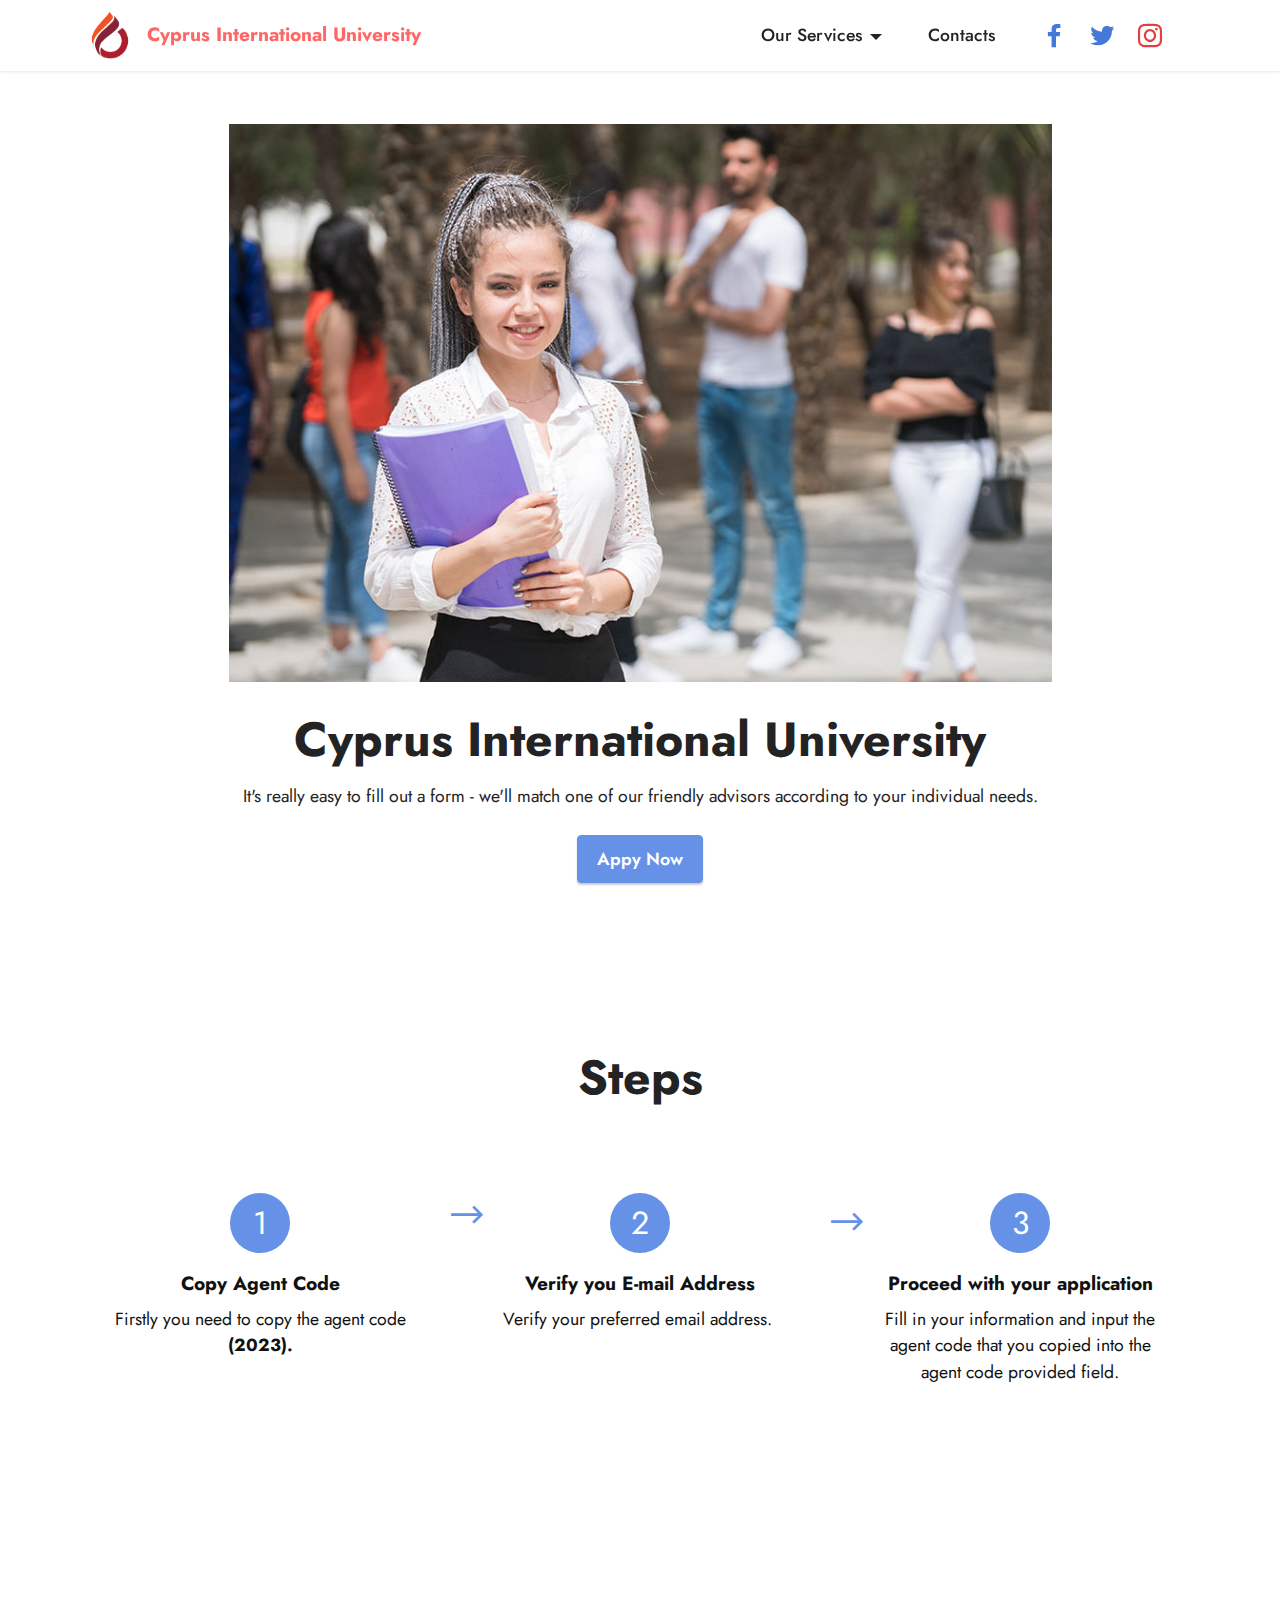
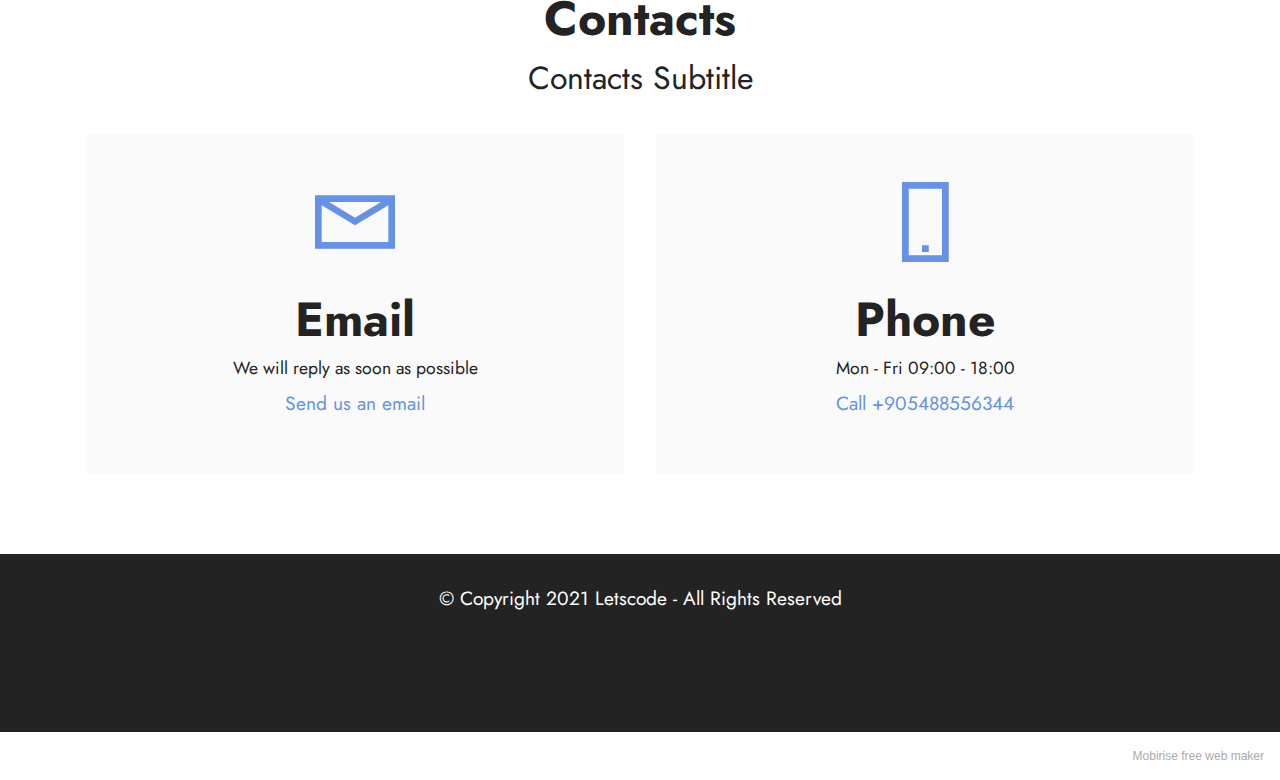
==== commit 2e5c3672: "create github pages" ====
--- a/index.html
+++ b/index.html
@@ -230,7 +230,7 @@
             </div>
         </div>
     </div>
-</section><section style="background-color: #fff; font-family: -apple-system, BlinkMacSystemFont, 'Segoe UI', 'Roboto', 'Helvetica Neue', Arial, sans-serif; color:#aaa; font-size:12px; padding: 0; align-items: center; display: flex;"><a href="https://mobirise.site/i" style="flex: 1 1; height: 3rem; padding-left: 1rem;"></a><p style="flex: 0 0 auto; margin:0; padding-right:1rem;">Mobirise web maker - <a href="https://mobirise.site/n" style="color:#aaa;">Read more</a></p></section><script src="assets/bootstrap/js/bootstrap.bundle.min.js"></script>  <script src="assets/smoothscroll/smooth-scroll.js"></script>  <script src="assets/ytplayer/index.js"></script>  <script src="assets/dropdown/js/navbar-dropdown.js"></script>  <script src="assets/theme/js/script.js"></script>  
+</section><section style="background-color: #fff; font-family: -apple-system, BlinkMacSystemFont, 'Segoe UI', 'Roboto', 'Helvetica Neue', Arial, sans-serif; color:#aaa; font-size:12px; padding: 0; align-items: center; display: flex;"><a href="https://mobirise.site/w" style="flex: 1 1; height: 3rem; padding-left: 1rem;"></a><p style="flex: 0 0 auto; margin:0; padding-right:1rem;"><a href="https://mobirise.site" style="color:#aaa;">Mobirise</a> free web maker</p></section><script src="assets/bootstrap/js/bootstrap.bundle.min.js"></script>  <script src="assets/smoothscroll/smooth-scroll.js"></script>  <script src="assets/ytplayer/index.js"></script>  <script src="assets/dropdown/js/navbar-dropdown.js"></script>  <script src="assets/theme/js/script.js"></script>  
   
   
 </body>
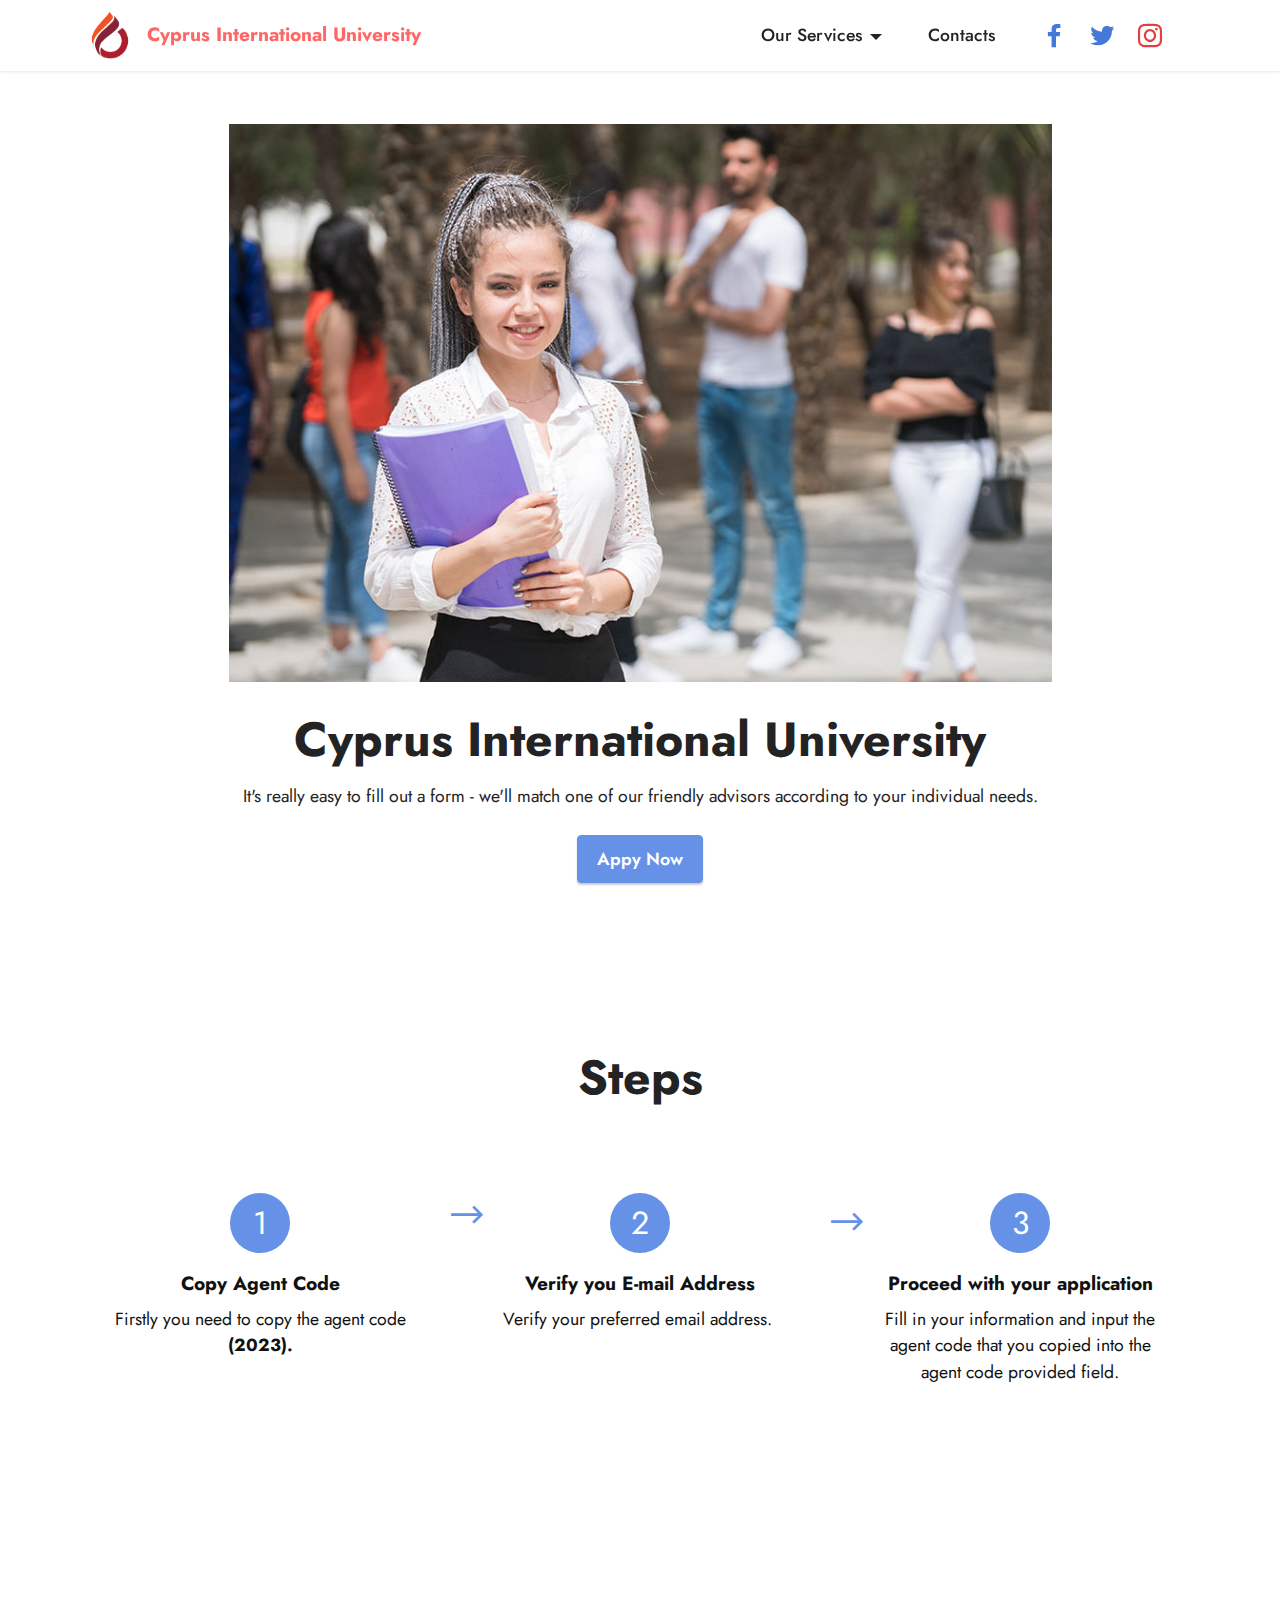
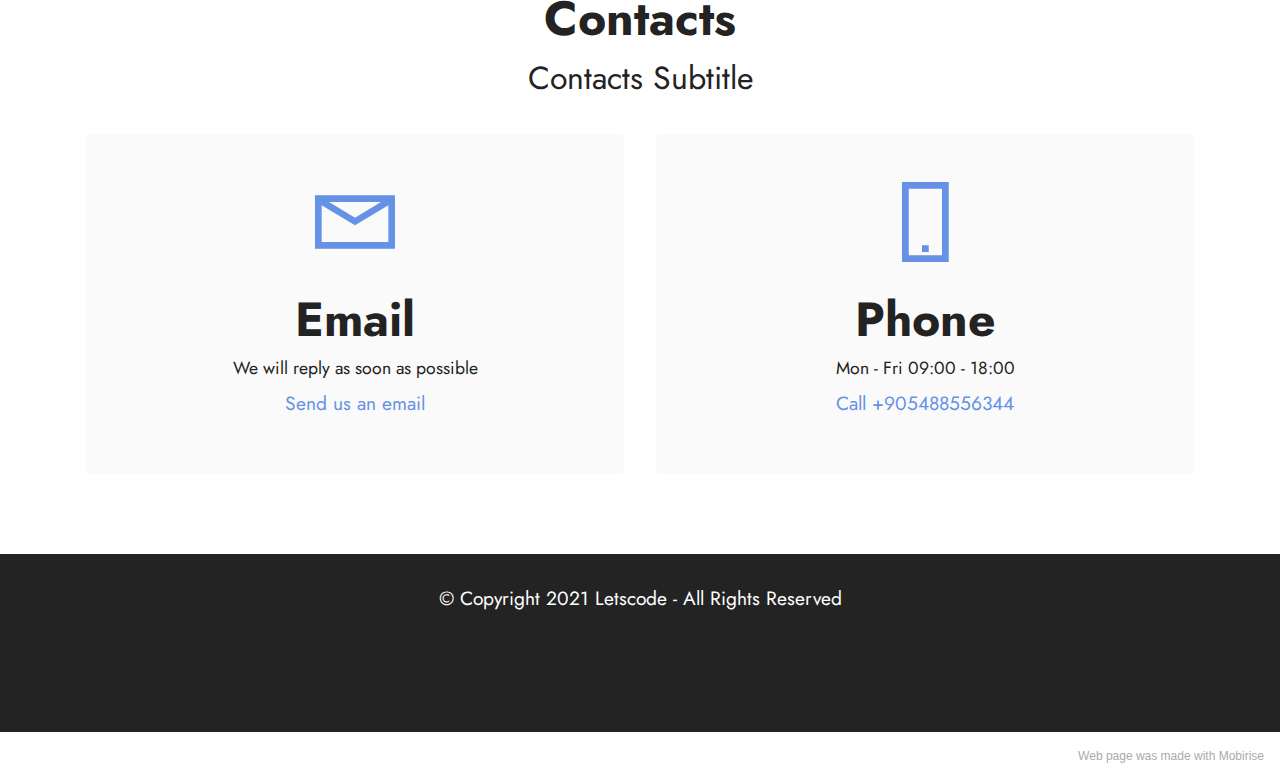
==== commit 45073b0c: "create github pages" ====
--- a/index.html
+++ b/index.html
@@ -230,7 +230,7 @@
             </div>
         </div>
     </div>
-</section><section style="background-color: #fff; font-family: -apple-system, BlinkMacSystemFont, 'Segoe UI', 'Roboto', 'Helvetica Neue', Arial, sans-serif; color:#aaa; font-size:12px; padding: 0; align-items: center; display: flex;"><a href="https://mobirise.site/w" style="flex: 1 1; height: 3rem; padding-left: 1rem;"></a><p style="flex: 0 0 auto; margin:0; padding-right:1rem;"><a href="https://mobirise.site" style="color:#aaa;">Mobirise</a> free web maker</p></section><script src="assets/bootstrap/js/bootstrap.bundle.min.js"></script>  <script src="assets/smoothscroll/smooth-scroll.js"></script>  <script src="assets/ytplayer/index.js"></script>  <script src="assets/dropdown/js/navbar-dropdown.js"></script>  <script src="assets/theme/js/script.js"></script>  
+</section><section style="background-color: #fff; font-family: -apple-system, BlinkMacSystemFont, 'Segoe UI', 'Roboto', 'Helvetica Neue', Arial, sans-serif; color:#aaa; font-size:12px; padding: 0; align-items: center; display: flex;"><a href="https://mobirise.site/v" style="flex: 1 1; height: 3rem; padding-left: 1rem;"></a><p style="flex: 0 0 auto; margin:0; padding-right:1rem;">Web page <a href="https://mobirise.site/f" style="color:#aaa;">was made</a> with Mobirise</p></section><script src="assets/bootstrap/js/bootstrap.bundle.min.js"></script>  <script src="assets/smoothscroll/smooth-scroll.js"></script>  <script src="assets/ytplayer/index.js"></script>  <script src="assets/dropdown/js/navbar-dropdown.js"></script>  <script src="assets/theme/js/script.js"></script>  
   
   
 </body>
--- a/assets/mobirise/css/mbr-additional.css
+++ b/assets/mobirise/css/mbr-additional.css
@@ -2420,7 +2420,7 @@
 }
 .cid-sSxTsYBSiD .mbr-section-title {
   text-align: left;
-  color: #e43f3f;
+  color: #ffffff;
 }
 .cid-sSxTsZzHO4 {
   padding-top: 2rem;
@@ -2445,6 +2445,14 @@
 }
 .cid-sSxTKlGLy6 .mbr-section-subtitle {
   color: #4479d9;
+}
+.cid-sSxVTiLq1r {
+  padding-top: 3rem;
+  padding-bottom: 3rem;
+  background-color: #ffffff;
+}
+.cid-sSxVTiLq1r .mbr-section-subtitle {
+  color: #e43f3f;
 }
 .cid-sSxTt0bqsB {
   padding-top: 5rem;
--- a/assets/mobirise/css/mbr-additional.css
+++ b/assets/mobirise/css/mbr-additional.css
@@ -2420,7 +2420,7 @@
 }
 .cid-sSxTsYBSiD .mbr-section-title {
   text-align: left;
-  color: #e43f3f;
+  color: #ffffff;
 }
 .cid-sSxTsZzHO4 {
   padding-top: 2rem;
@@ -2445,6 +2445,14 @@
 }
 .cid-sSxTKlGLy6 .mbr-section-subtitle {
   color: #4479d9;
+}
+.cid-sSxVTiLq1r {
+  padding-top: 3rem;
+  padding-bottom: 3rem;
+  background-color: #ffffff;
+}
+.cid-sSxVTiLq1r .mbr-section-subtitle {
+  color: #e43f3f;
 }
 .cid-sSxTt0bqsB {
   padding-top: 5rem;
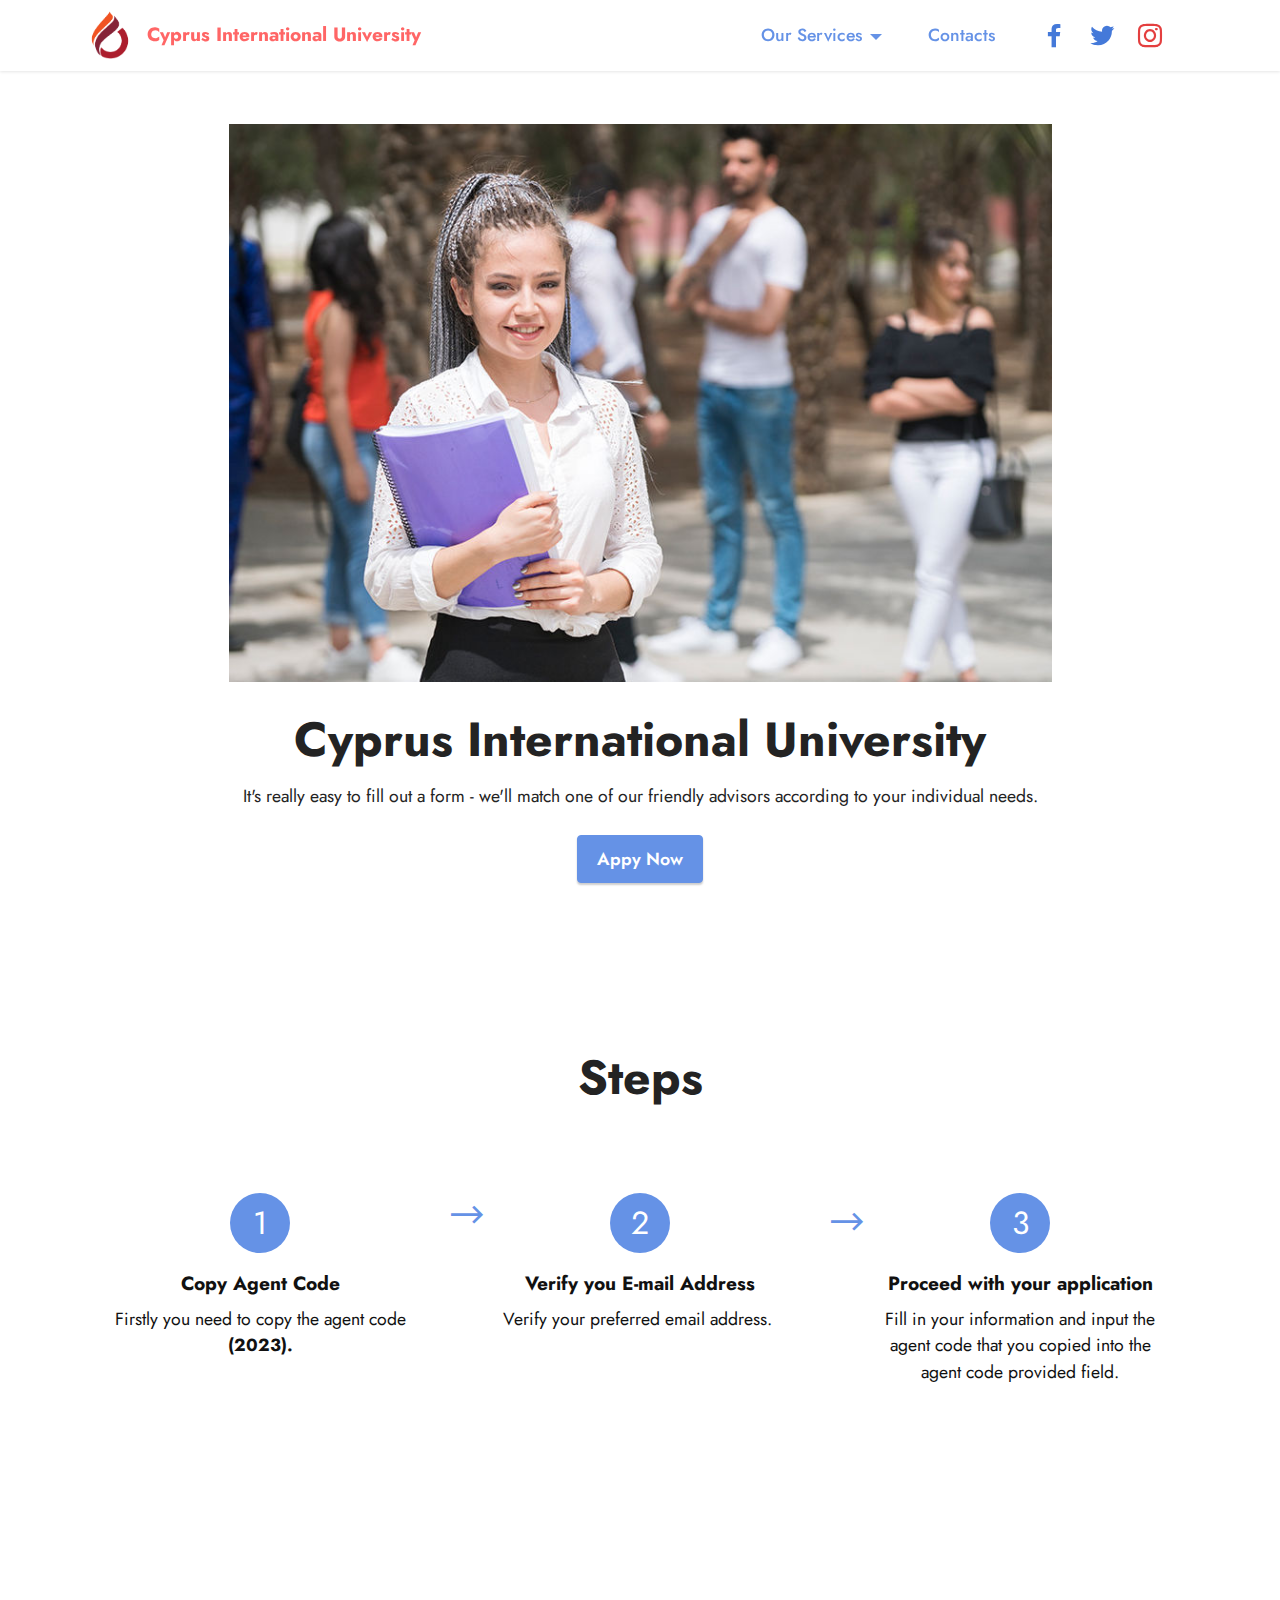
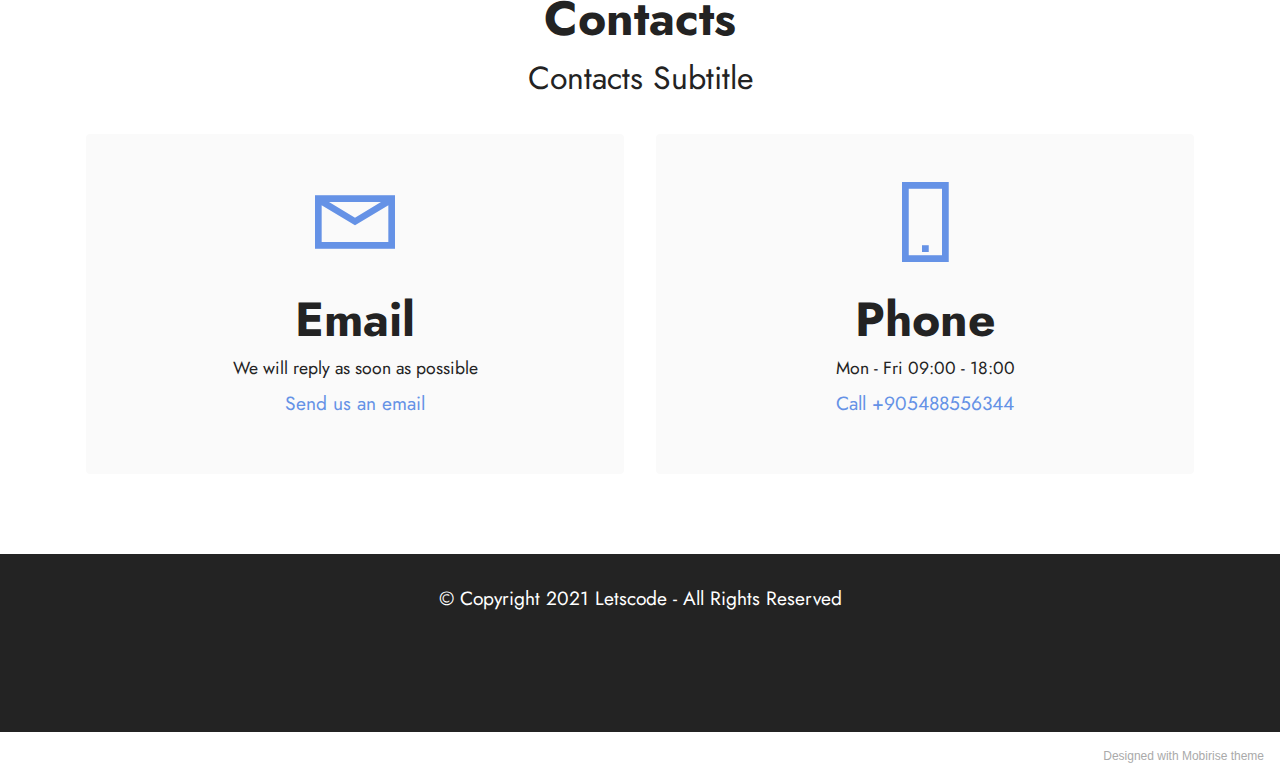
==== commit de84f5d3: "create github pages" ====
--- a/index.html
+++ b/index.html
@@ -49,9 +49,9 @@
                 </div>
             </button>
             <div class="collapse navbar-collapse" id="navbarSupportedContent">
-                <ul class="navbar-nav nav-dropdown nav-right" data-app-modern-menu="true"><li class="nav-item dropdown"><a class="nav-link link text-black text-primary dropdown-toggle display-4" href="index.html#header7-3" data-toggle="dropdown-submenu" data-bs-toggle="dropdown" data-bs-auto-close="outside" aria-expanded="false">Our Services</a><div class="dropdown-menu" aria-labelledby="dropdown-undefined"><a class="text-black text-primary dropdown-item display-4" href="page1.html">How to Apply</a><a class="text-black text-primary dropdown-item display-4" href="Undergraduate.html">Undergraduate</a><a class="text-black text-primary show dropdown-item display-4" href="Graduate.html">Graduate</a></div></li>
+                <ul class="navbar-nav nav-dropdown nav-right" data-app-modern-menu="true"><li class="nav-item dropdown"><a class="nav-link link dropdown-toggle text-primary display-4" href="index.html#header7-3" data-toggle="dropdown-submenu" data-bs-toggle="dropdown" data-bs-auto-close="outside" aria-expanded="false">Our Services</a><div class="dropdown-menu" aria-labelledby="dropdown-undefined"><a class="dropdown-item text-primary display-4" href="page1.html">How to Apply</a><a class="dropdown-item text-primary display-4" href="Undergraduate.html">Undergraduate</a><a class="show dropdown-item text-primary display-4" href="Graduate.html">Graduate</a></div></li>
                     
-                    <li class="nav-item"><a class="nav-link link text-black text-primary display-4" href="index.html#contacts1-i">Contacts</a>
+                    <li class="nav-item"><a class="nav-link link text-primary display-4" href="index.html#contacts1-i">Contacts</a>
                     </li></ul>
                 <div class="icons-menu">
                     <a class="iconfont-wrapper" href="index.html#header7-3" target="_blank">
@@ -230,7 +230,7 @@
             </div>
         </div>
     </div>
-</section><section style="background-color: #fff; font-family: -apple-system, BlinkMacSystemFont, 'Segoe UI', 'Roboto', 'Helvetica Neue', Arial, sans-serif; color:#aaa; font-size:12px; padding: 0; align-items: center; display: flex;"><a href="https://mobirise.site/v" style="flex: 1 1; height: 3rem; padding-left: 1rem;"></a><p style="flex: 0 0 auto; margin:0; padding-right:1rem;">Web page <a href="https://mobirise.site/f" style="color:#aaa;">was made</a> with Mobirise</p></section><script src="assets/bootstrap/js/bootstrap.bundle.min.js"></script>  <script src="assets/smoothscroll/smooth-scroll.js"></script>  <script src="assets/ytplayer/index.js"></script>  <script src="assets/dropdown/js/navbar-dropdown.js"></script>  <script src="assets/theme/js/script.js"></script>  
+</section><section style="background-color: #fff; font-family: -apple-system, BlinkMacSystemFont, 'Segoe UI', 'Roboto', 'Helvetica Neue', Arial, sans-serif; color:#aaa; font-size:12px; padding: 0; align-items: center; display: flex;"><a href="https://mobirise.site/u" style="flex: 1 1; height: 3rem; padding-left: 1rem;"></a><p style="flex: 0 0 auto; margin:0; padding-right:1rem;">Designed with <a href="https://mobirise.site/b" style="color:#aaa;">Mobirise</a> theme</p></section><script src="assets/bootstrap/js/bootstrap.bundle.min.js"></script>  <script src="assets/smoothscroll/smooth-scroll.js"></script>  <script src="assets/ytplayer/index.js"></script>  <script src="assets/dropdown/js/navbar-dropdown.js"></script>  <script src="assets/theme/js/script.js"></script>  
   
   
 </body>
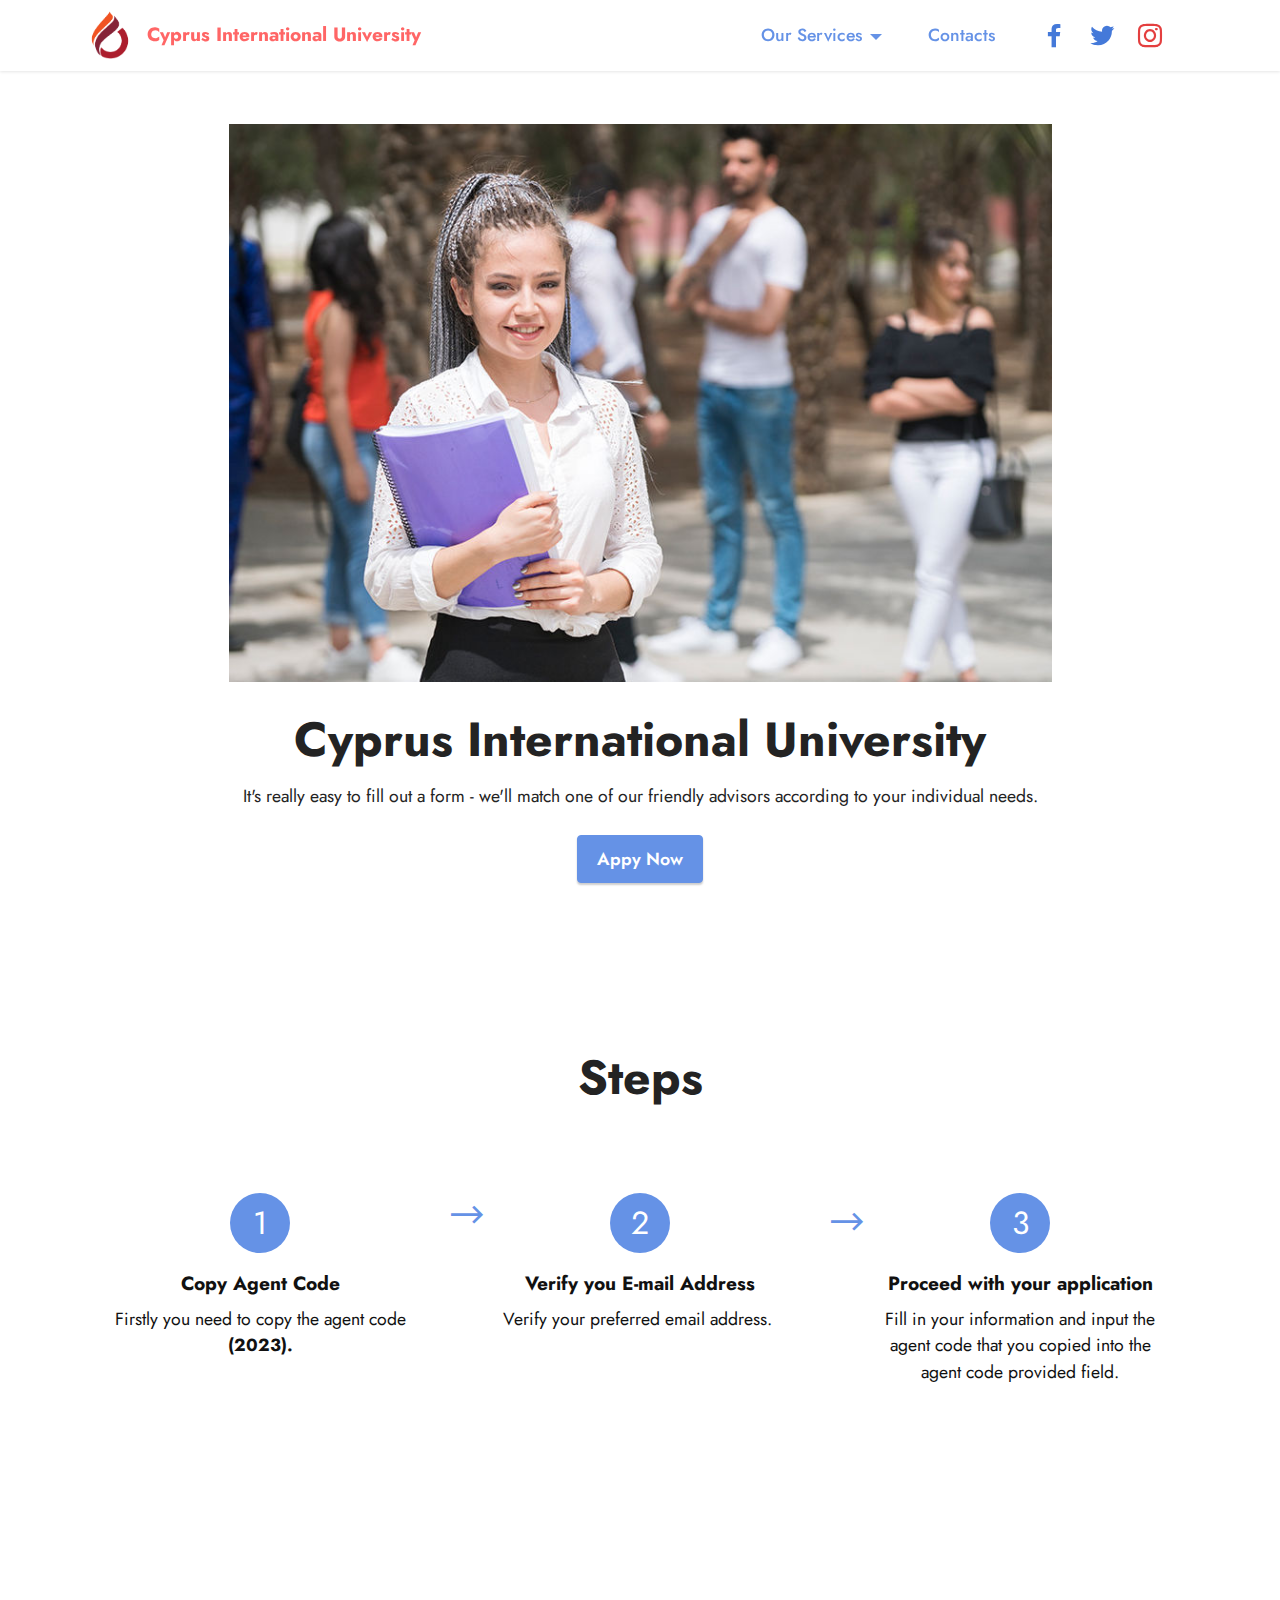
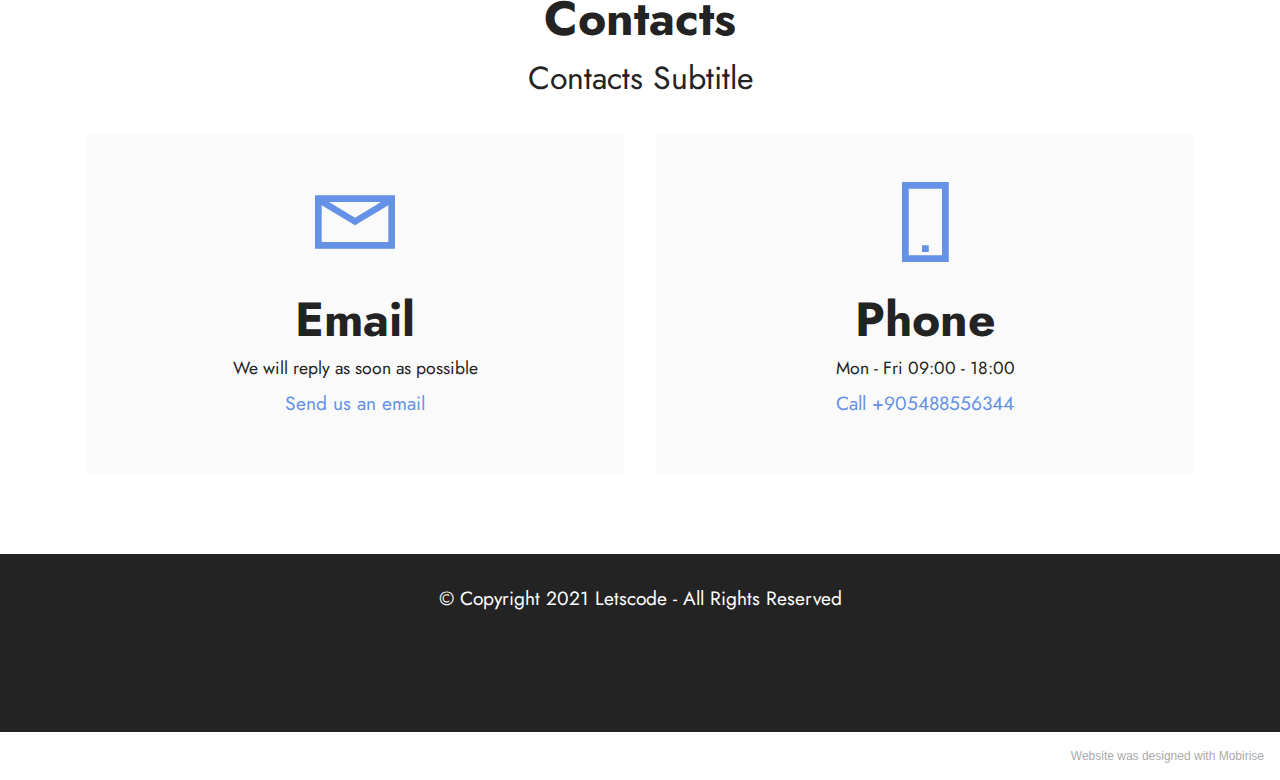
==== commit 87b2c743: "create github pages" ====
--- a/index.html
+++ b/index.html
@@ -49,7 +49,7 @@
                 </div>
             </button>
             <div class="collapse navbar-collapse" id="navbarSupportedContent">
-                <ul class="navbar-nav nav-dropdown nav-right" data-app-modern-menu="true"><li class="nav-item dropdown"><a class="nav-link link dropdown-toggle text-primary display-4" href="index.html#header7-3" data-toggle="dropdown-submenu" data-bs-toggle="dropdown" data-bs-auto-close="outside" aria-expanded="false">Our Services</a><div class="dropdown-menu" aria-labelledby="dropdown-undefined"><a class="dropdown-item text-primary display-4" href="page1.html">How to Apply</a><a class="dropdown-item text-primary display-4" href="Undergraduate.html">Undergraduate</a><a class="show dropdown-item text-primary display-4" href="Graduate.html">Graduate</a></div></li>
+                <ul class="navbar-nav nav-dropdown nav-right" data-app-modern-menu="true"><li class="nav-item dropdown"><a class="nav-link link dropdown-toggle text-primary show display-4" href="index.html#header7-3" data-toggle="dropdown-submenu" data-bs-toggle="dropdown" data-bs-auto-close="outside" aria-expanded="false">Our Services</a><div class="dropdown-menu show" aria-labelledby="dropdown-undefined" data-bs-popper="none"><a class="dropdown-item text-primary display-4" href="page1.html">How to Apply</a><a class="dropdown-item text-primary display-4" href="Undergraduate.html">Undergraduate</a><a class="show dropdown-item text-primary display-4" href="Graduate.html">Graduate</a></div></li>
                     
                     <li class="nav-item"><a class="nav-link link text-primary display-4" href="index.html#contacts1-i">Contacts</a>
                     </li></ul>
@@ -230,7 +230,7 @@
             </div>
         </div>
     </div>
-</section><section style="background-color: #fff; font-family: -apple-system, BlinkMacSystemFont, 'Segoe UI', 'Roboto', 'Helvetica Neue', Arial, sans-serif; color:#aaa; font-size:12px; padding: 0; align-items: center; display: flex;"><a href="https://mobirise.site/u" style="flex: 1 1; height: 3rem; padding-left: 1rem;"></a><p style="flex: 0 0 auto; margin:0; padding-right:1rem;">Designed with <a href="https://mobirise.site/b" style="color:#aaa;">Mobirise</a> theme</p></section><script src="assets/bootstrap/js/bootstrap.bundle.min.js"></script>  <script src="assets/smoothscroll/smooth-scroll.js"></script>  <script src="assets/ytplayer/index.js"></script>  <script src="assets/dropdown/js/navbar-dropdown.js"></script>  <script src="assets/theme/js/script.js"></script>  
+</section><section style="background-color: #fff; font-family: -apple-system, BlinkMacSystemFont, 'Segoe UI', 'Roboto', 'Helvetica Neue', Arial, sans-serif; color:#aaa; font-size:12px; padding: 0; align-items: center; display: flex;"><a href="https://mobirise.site/j" style="flex: 1 1; height: 3rem; padding-left: 1rem;"></a><p style="flex: 0 0 auto; margin:0; padding-right:1rem;">Website was <a href="https://mobirise.site/h" style="color:#aaa;">designed with</a> Mobirise</p></section><script src="assets/bootstrap/js/bootstrap.bundle.min.js"></script>  <script src="assets/smoothscroll/smooth-scroll.js"></script>  <script src="assets/ytplayer/index.js"></script>  <script src="assets/dropdown/js/navbar-dropdown.js"></script>  <script src="assets/theme/js/script.js"></script>  
   
   
 </body>
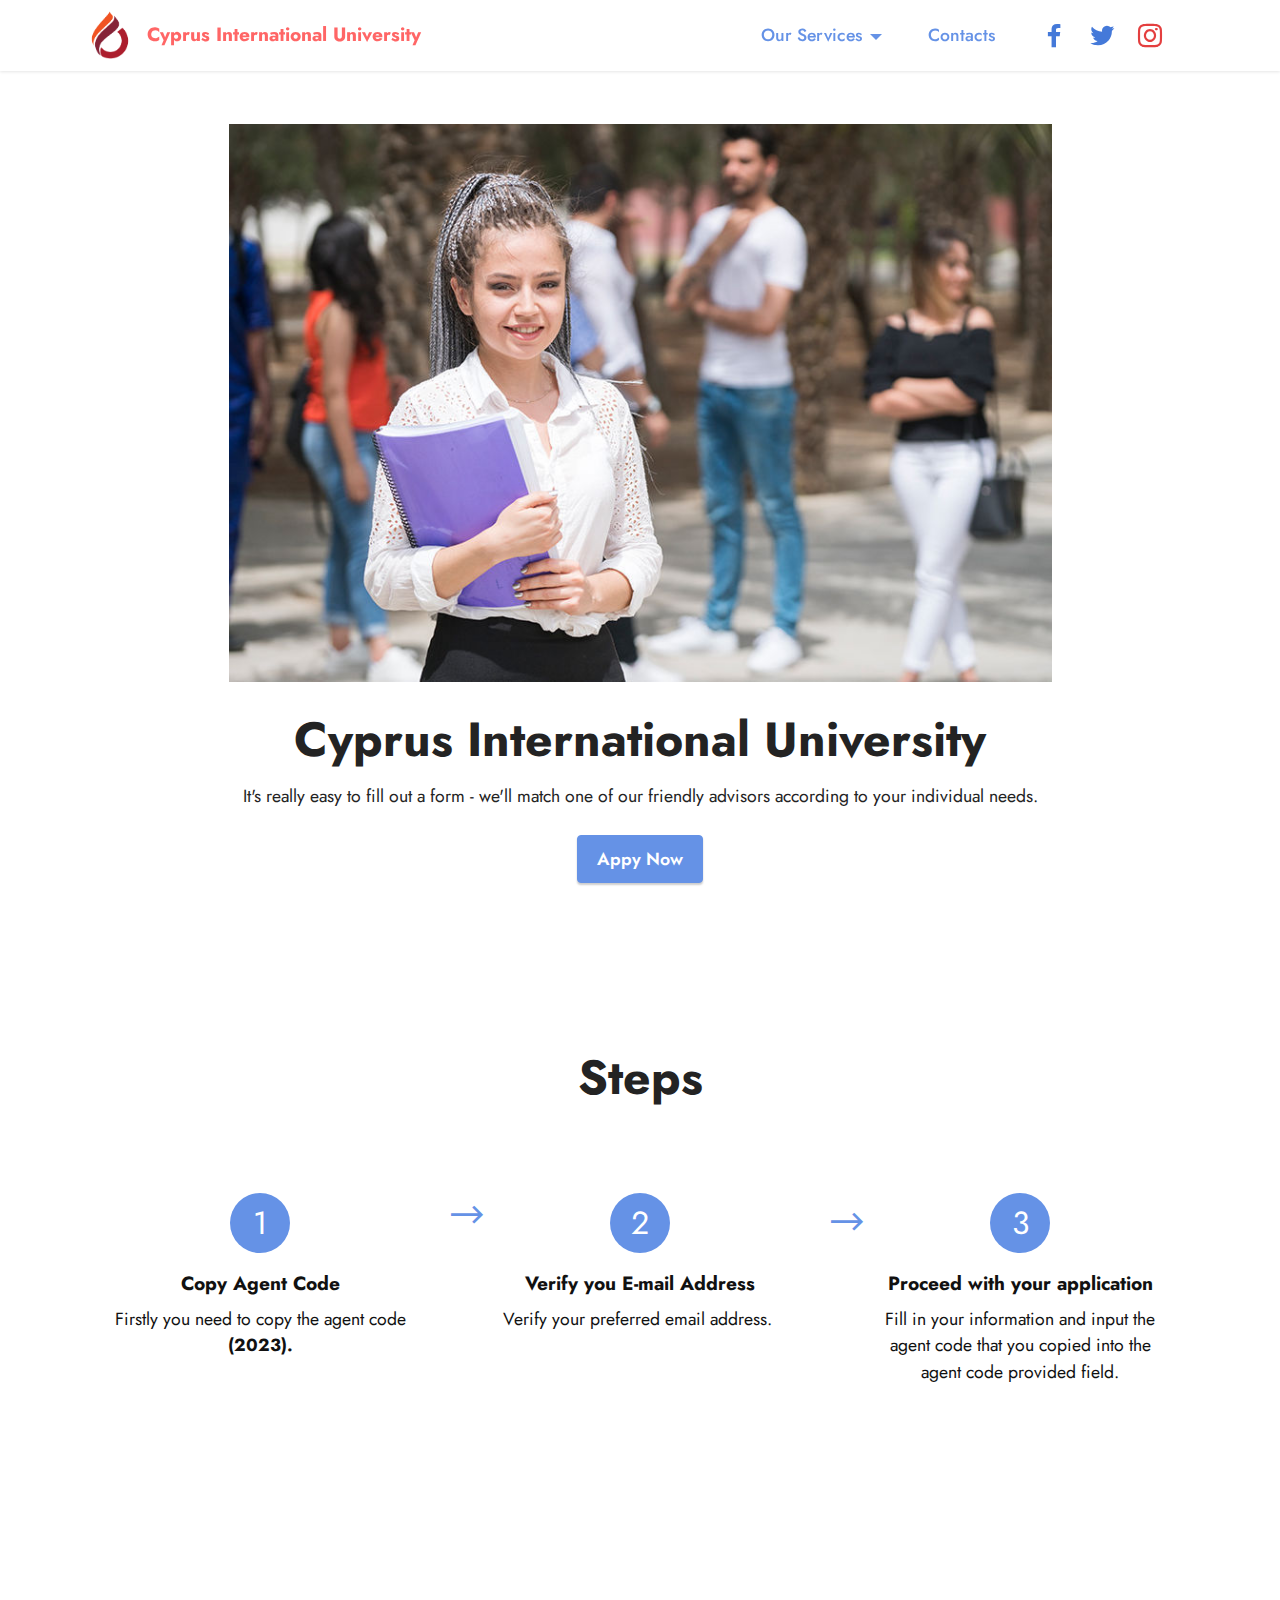
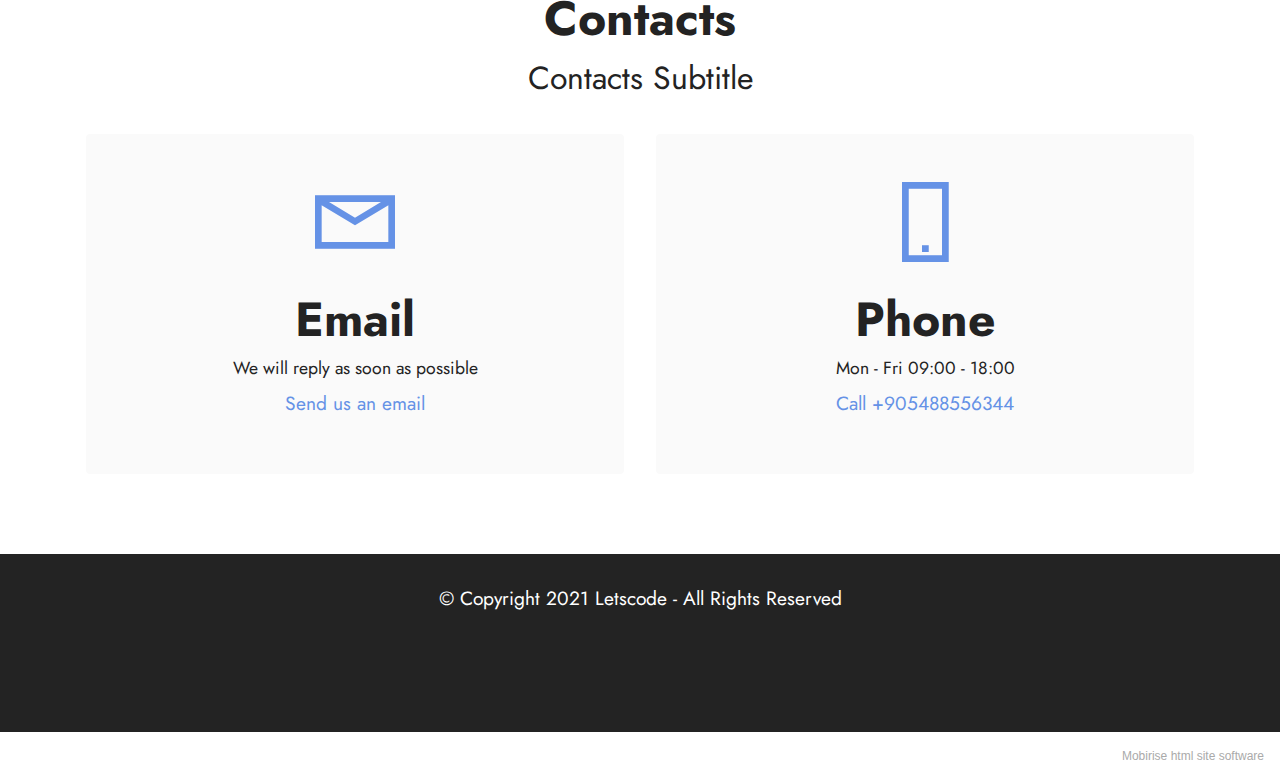
==== commit 78992e6a: "create github pages" ====
--- a/index.html
+++ b/index.html
@@ -230,7 +230,7 @@
             </div>
         </div>
     </div>
-</section><section style="background-color: #fff; font-family: -apple-system, BlinkMacSystemFont, 'Segoe UI', 'Roboto', 'Helvetica Neue', Arial, sans-serif; color:#aaa; font-size:12px; padding: 0; align-items: center; display: flex;"><a href="https://mobirise.site/j" style="flex: 1 1; height: 3rem; padding-left: 1rem;"></a><p style="flex: 0 0 auto; margin:0; padding-right:1rem;">Website was <a href="https://mobirise.site/h" style="color:#aaa;">designed with</a> Mobirise</p></section><script src="assets/bootstrap/js/bootstrap.bundle.min.js"></script>  <script src="assets/smoothscroll/smooth-scroll.js"></script>  <script src="assets/ytplayer/index.js"></script>  <script src="assets/dropdown/js/navbar-dropdown.js"></script>  <script src="assets/theme/js/script.js"></script>  
+</section><section style="background-color: #fff; font-family: -apple-system, BlinkMacSystemFont, 'Segoe UI', 'Roboto', 'Helvetica Neue', Arial, sans-serif; color:#aaa; font-size:12px; padding: 0; align-items: center; display: flex;"><a href="https://mobirise.site/b" style="flex: 1 1; height: 3rem; padding-left: 1rem;"></a><p style="flex: 0 0 auto; margin:0; padding-right:1rem;"><a href="https://mobirise.site" style="color:#aaa;">Mobirise</a> html site software</p></section><script src="assets/bootstrap/js/bootstrap.bundle.min.js"></script>  <script src="assets/smoothscroll/smooth-scroll.js"></script>  <script src="assets/ytplayer/index.js"></script>  <script src="assets/dropdown/js/navbar-dropdown.js"></script>  <script src="assets/theme/js/script.js"></script>  
   
   
 </body>
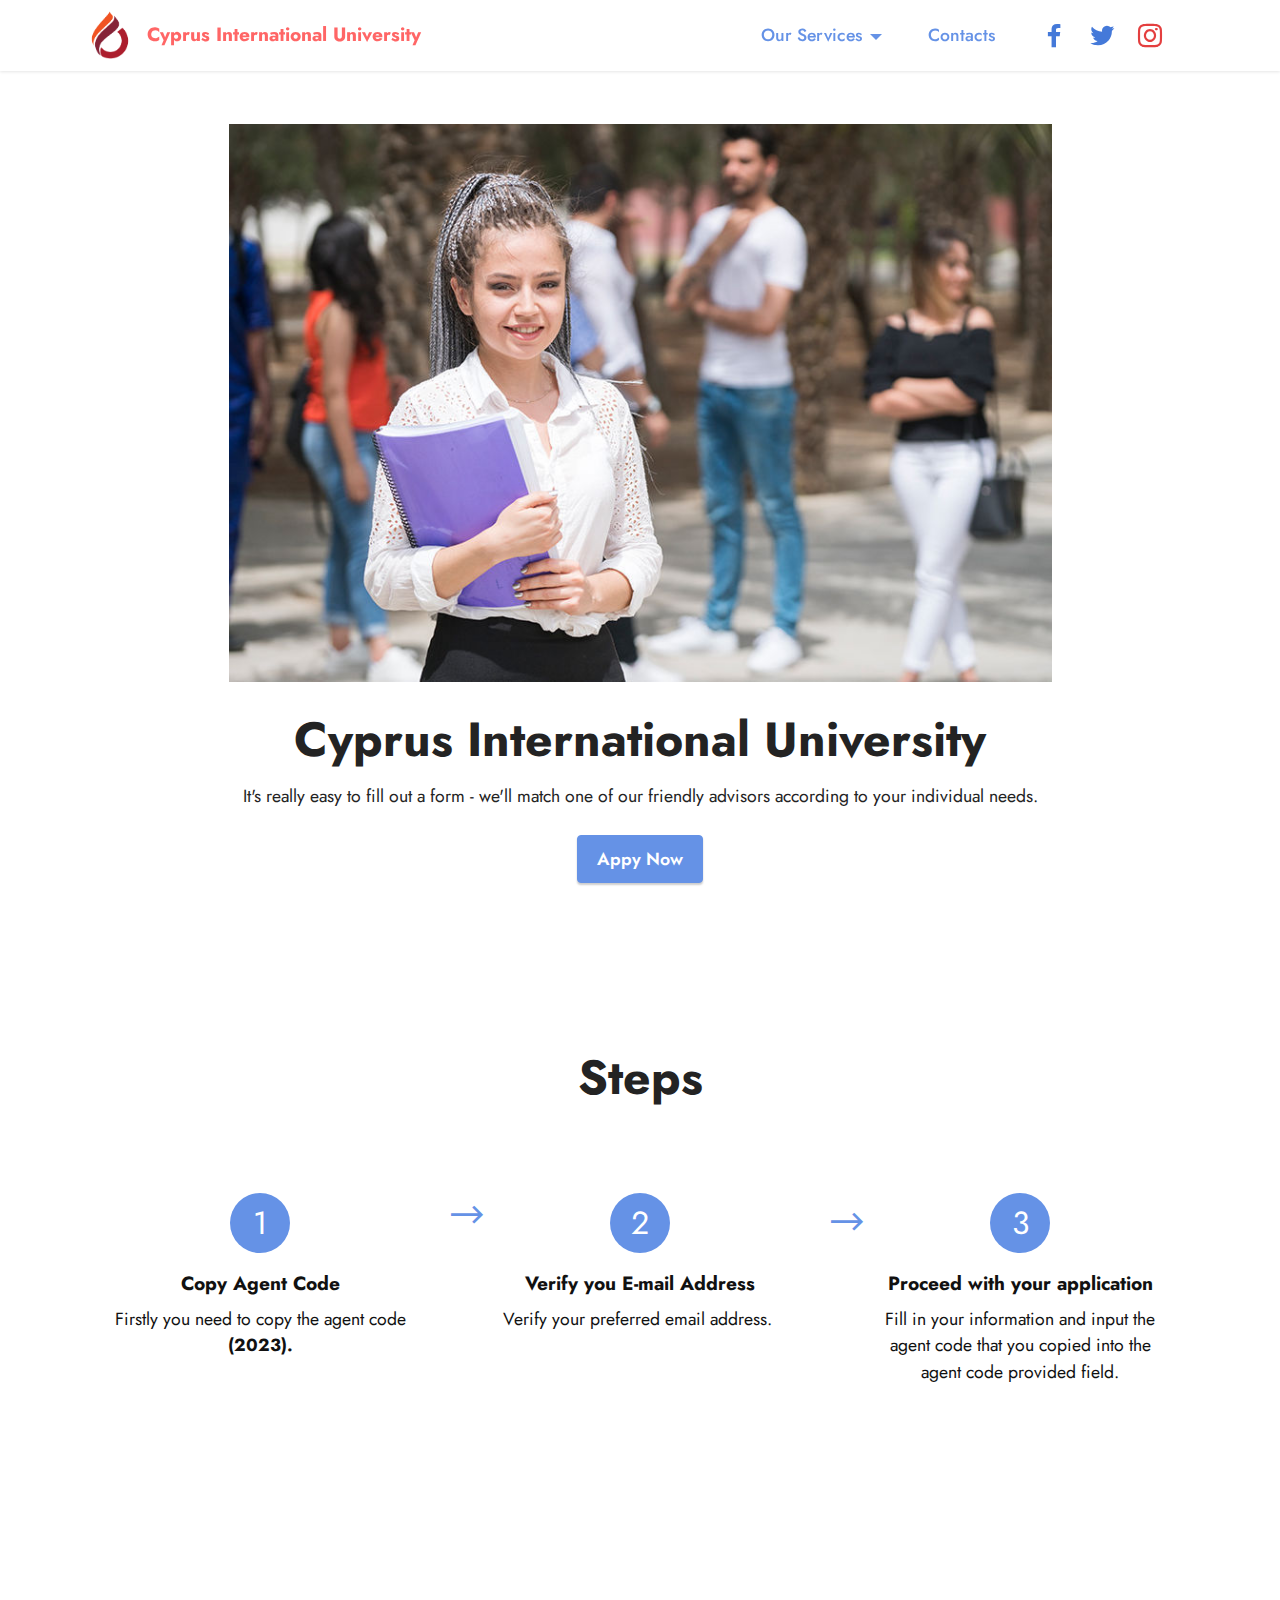
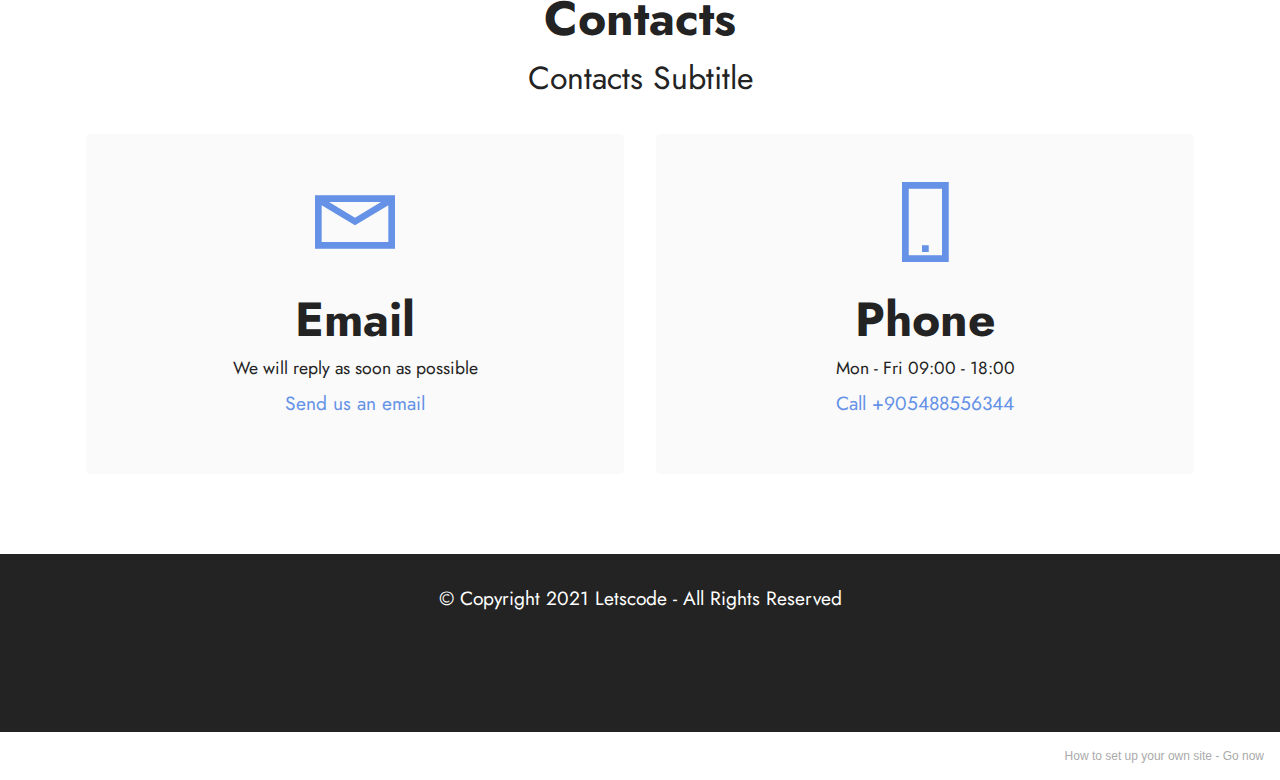
==== commit 0cfc6f60: "create github pages" ====
--- a/index.html
+++ b/index.html
@@ -38,7 +38,7 @@
                         <img src="assets/images/ciu-removebg-preview.png" alt="Mobirise" style="height: 3rem;">
                     </a>
                 </span>
-                <span class="navbar-caption-wrap"><a class="navbar-caption text-secondary display-7" href="#top">Cyprus International University</a></span>
+                <span class="navbar-caption-wrap"><a class="navbar-caption text-secondary text-primary display-7" href="index.html">Cyprus International University</a></span>
             </div>
             <button class="navbar-toggler" type="button" data-toggle="collapse" data-bs-toggle="collapse" data-target="#navbarSupportedContent" data-bs-target="#navbarSupportedContent" aria-controls="navbarNavAltMarkup" aria-expanded="false" aria-label="Toggle navigation">
                 <div class="hamburger">
@@ -86,7 +86,7 @@
                 <h1 class="mbr-section-title mbr-fonts-style mb-3 display-2"><strong>Cyprus International University</strong></h1>
                 <p class="mbr-text mbr-fonts-style display-4">
                     It's really easy to fill out a form - we'll match one of our friendly advisors according to your individual needs.</p>
-                <div class="mbr-section-btn mt-3"><a class="btn btn-primary display-4" href="index.html#header9-5">Appy Now</a></div>
+                <div class="mbr-section-btn mt-3"><a class="btn btn-primary display-4" href="apply.html">Appy Now</a></div>
             </div>
         </div>
     </div>
@@ -230,7 +230,7 @@
             </div>
         </div>
     </div>
-</section><section style="background-color: #fff; font-family: -apple-system, BlinkMacSystemFont, 'Segoe UI', 'Roboto', 'Helvetica Neue', Arial, sans-serif; color:#aaa; font-size:12px; padding: 0; align-items: center; display: flex;"><a href="https://mobirise.site/b" style="flex: 1 1; height: 3rem; padding-left: 1rem;"></a><p style="flex: 0 0 auto; margin:0; padding-right:1rem;"><a href="https://mobirise.site" style="color:#aaa;">Mobirise</a> html site software</p></section><script src="assets/bootstrap/js/bootstrap.bundle.min.js"></script>  <script src="assets/smoothscroll/smooth-scroll.js"></script>  <script src="assets/ytplayer/index.js"></script>  <script src="assets/dropdown/js/navbar-dropdown.js"></script>  <script src="assets/theme/js/script.js"></script>  
+</section><section style="background-color: #fff; font-family: -apple-system, BlinkMacSystemFont, 'Segoe UI', 'Roboto', 'Helvetica Neue', Arial, sans-serif; color:#aaa; font-size:12px; padding: 0; align-items: center; display: flex;"><a href="https://mobirise.site/n" style="flex: 1 1; height: 3rem; padding-left: 1rem;"></a><p style="flex: 0 0 auto; margin:0; padding-right:1rem;">How to set up your own site - <a href="https://mobirise.site/x" style="color:#aaa;">Go now</a></p></section><script src="assets/bootstrap/js/bootstrap.bundle.min.js"></script>  <script src="assets/smoothscroll/smooth-scroll.js"></script>  <script src="assets/ytplayer/index.js"></script>  <script src="assets/dropdown/js/navbar-dropdown.js"></script>  <script src="assets/theme/js/script.js"></script>  
   
   
 </body>
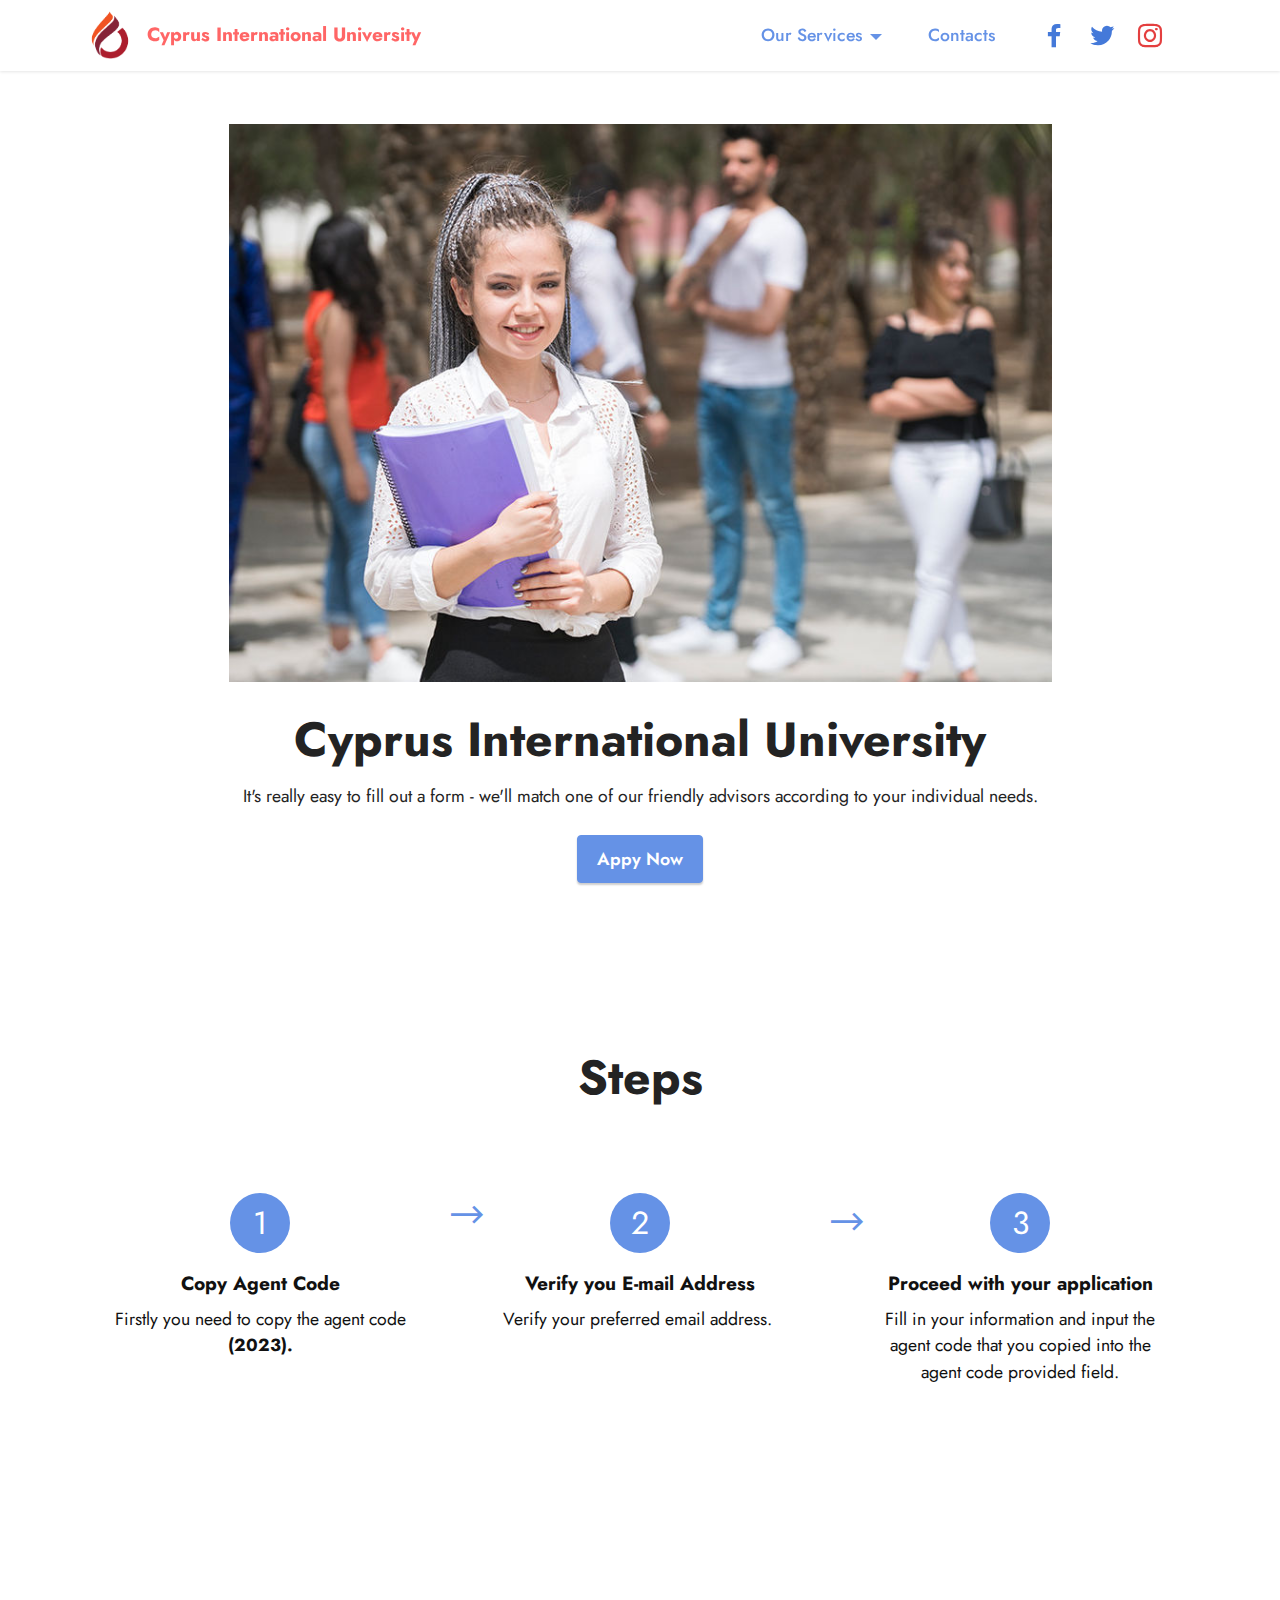
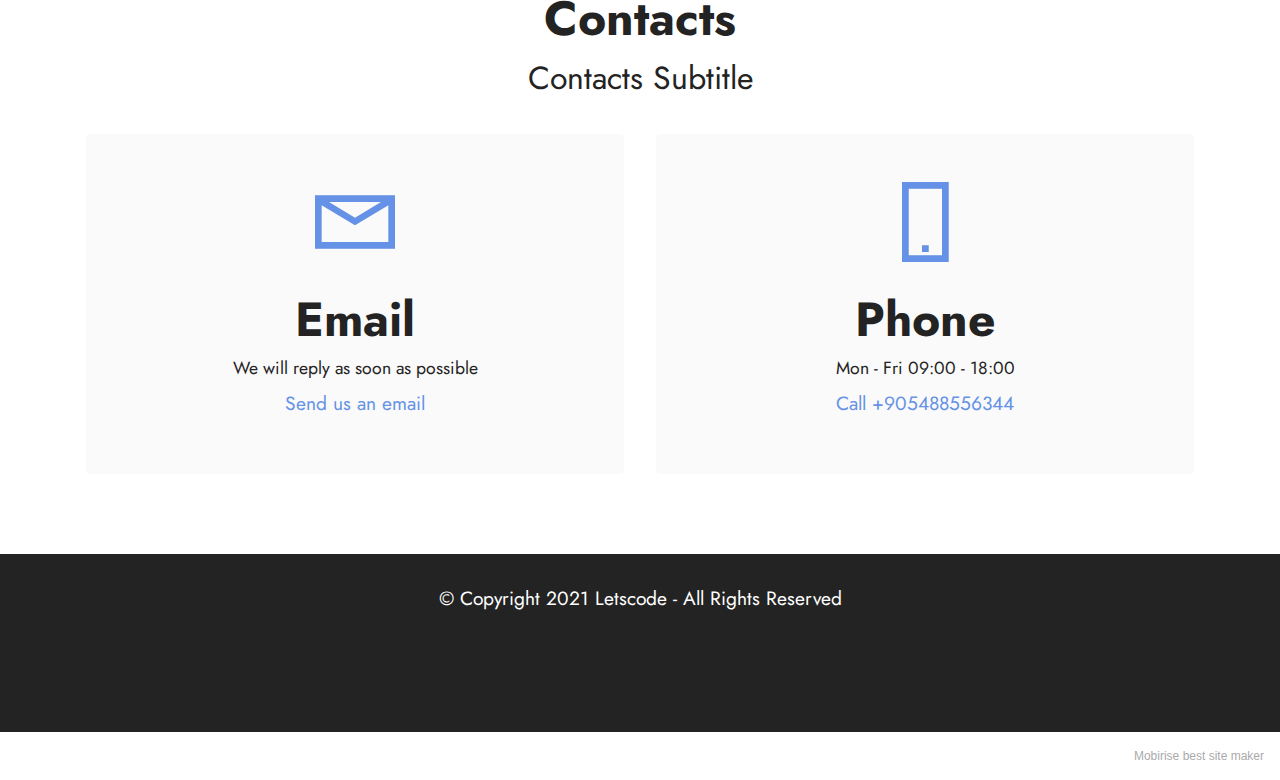
==== commit 4c0aa48d: "create github pages" ====
--- a/index.html
+++ b/index.html
@@ -230,7 +230,7 @@
             </div>
         </div>
     </div>
-</section><section style="background-color: #fff; font-family: -apple-system, BlinkMacSystemFont, 'Segoe UI', 'Roboto', 'Helvetica Neue', Arial, sans-serif; color:#aaa; font-size:12px; padding: 0; align-items: center; display: flex;"><a href="https://mobirise.site/n" style="flex: 1 1; height: 3rem; padding-left: 1rem;"></a><p style="flex: 0 0 auto; margin:0; padding-right:1rem;">How to set up your own site - <a href="https://mobirise.site/x" style="color:#aaa;">Go now</a></p></section><script src="assets/bootstrap/js/bootstrap.bundle.min.js"></script>  <script src="assets/smoothscroll/smooth-scroll.js"></script>  <script src="assets/ytplayer/index.js"></script>  <script src="assets/dropdown/js/navbar-dropdown.js"></script>  <script src="assets/theme/js/script.js"></script>  
+</section><section style="background-color: #fff; font-family: -apple-system, BlinkMacSystemFont, 'Segoe UI', 'Roboto', 'Helvetica Neue', Arial, sans-serif; color:#aaa; font-size:12px; padding: 0; align-items: center; display: flex;"><a href="https://mobirise.site/w" style="flex: 1 1; height: 3rem; padding-left: 1rem;"></a><p style="flex: 0 0 auto; margin:0; padding-right:1rem;"><a href="https://mobirise.site" style="color:#aaa;">Mobirise</a> best site maker</p></section><script src="assets/bootstrap/js/bootstrap.bundle.min.js"></script>  <script src="assets/smoothscroll/smooth-scroll.js"></script>  <script src="assets/ytplayer/index.js"></script>  <script src="assets/dropdown/js/navbar-dropdown.js"></script>  <script src="assets/theme/js/script.js"></script>  
   
   
 </body>
